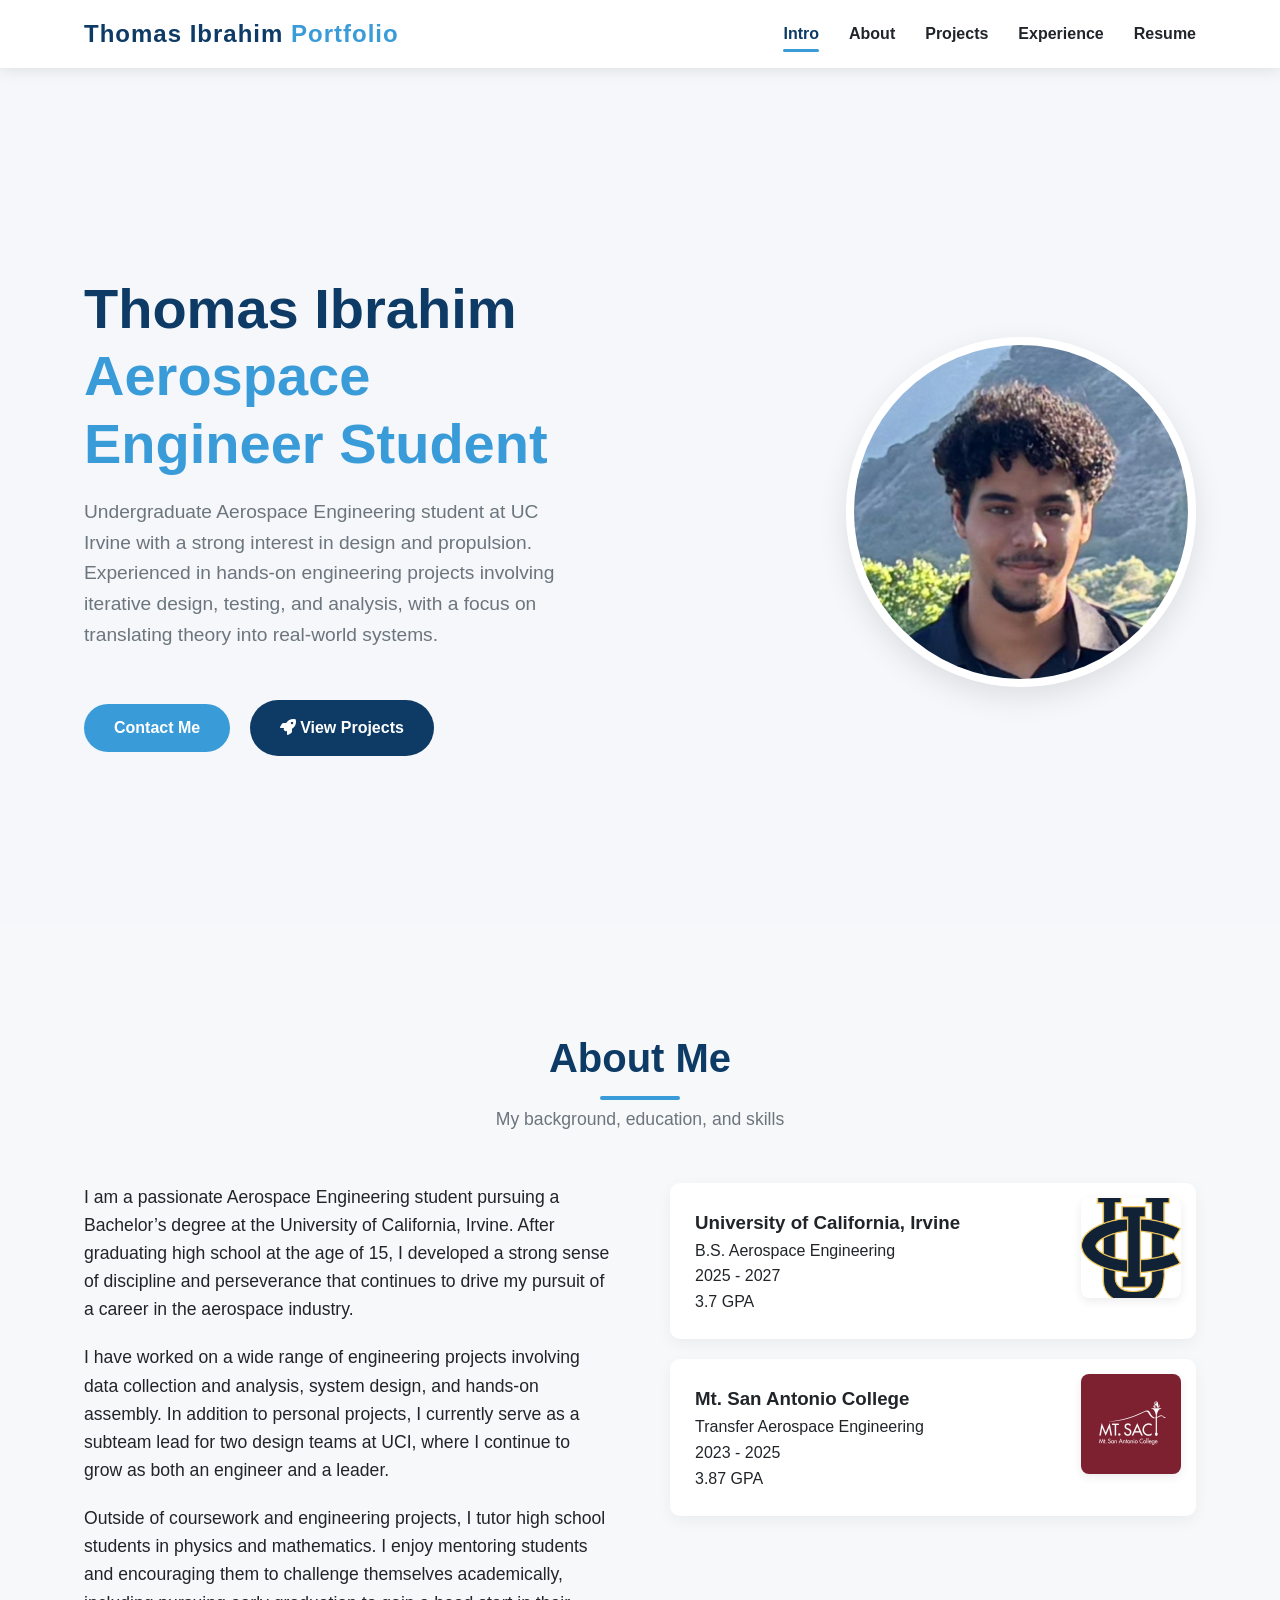
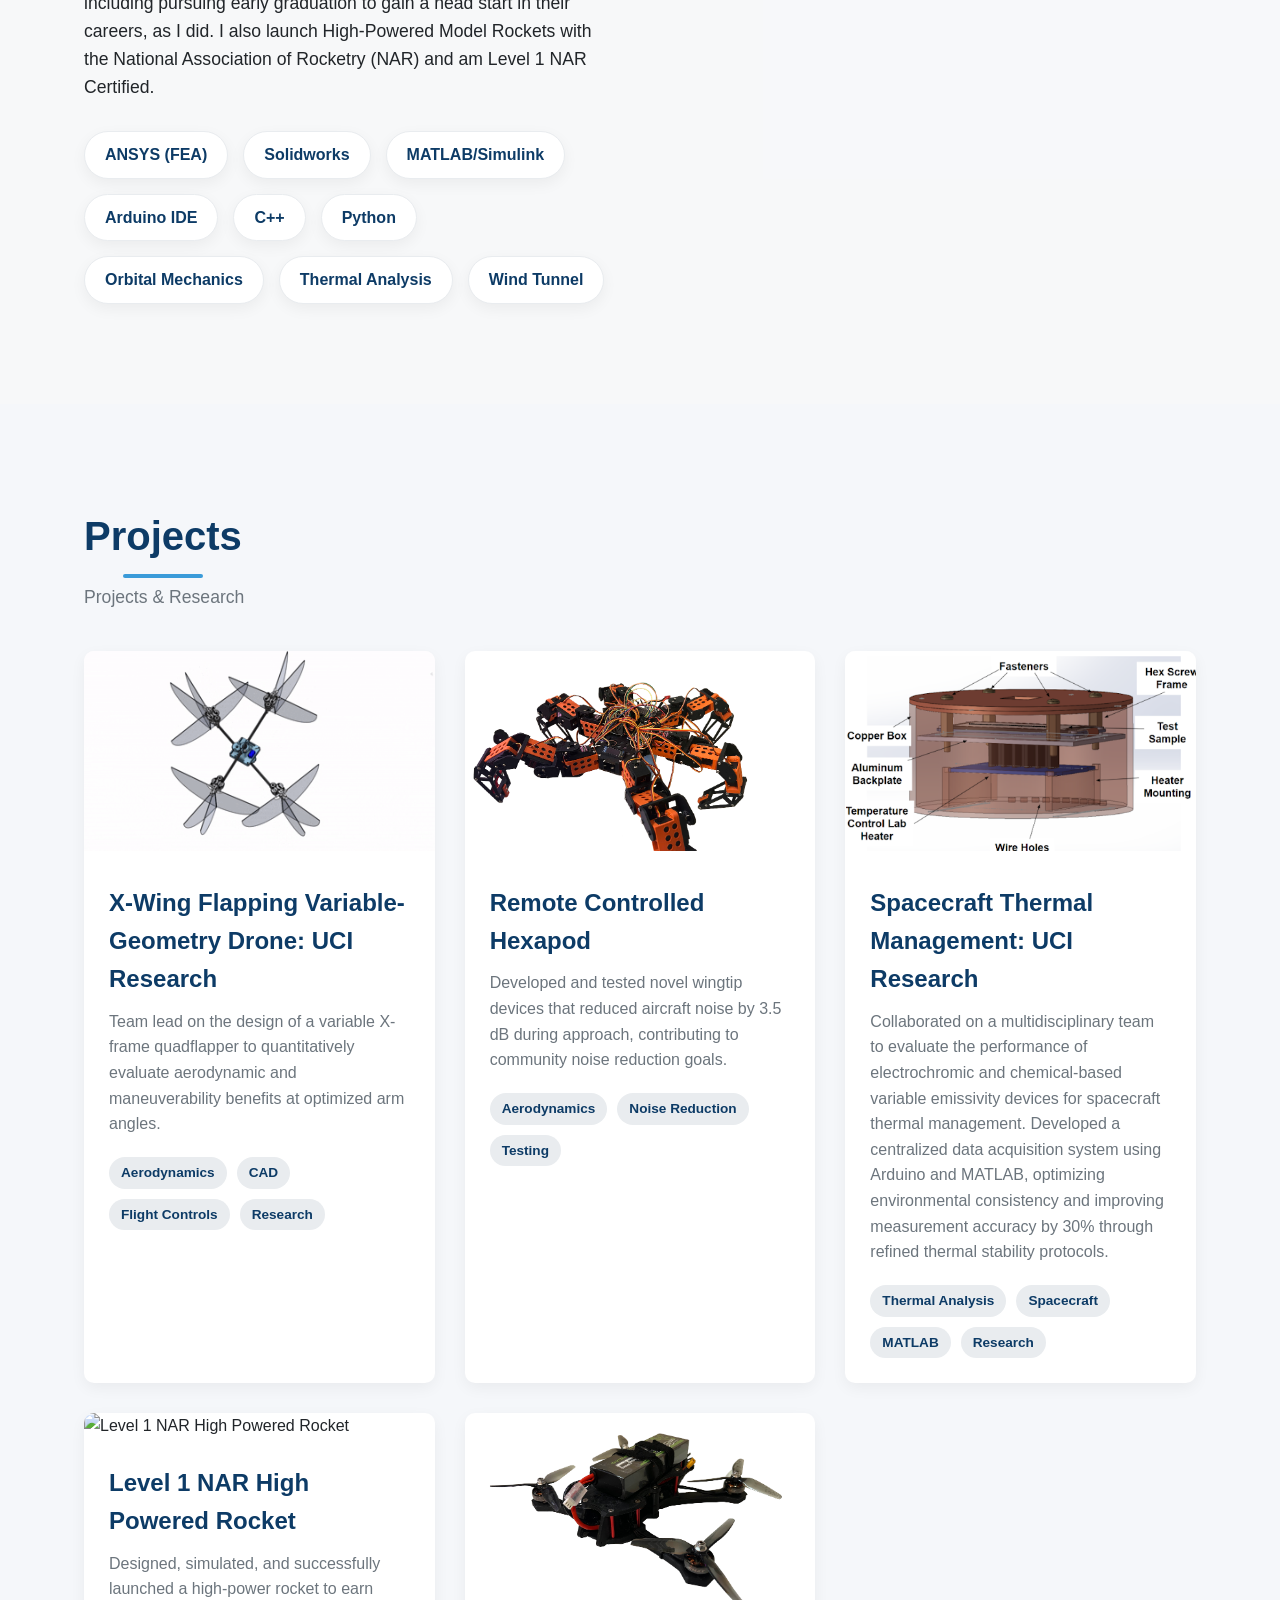
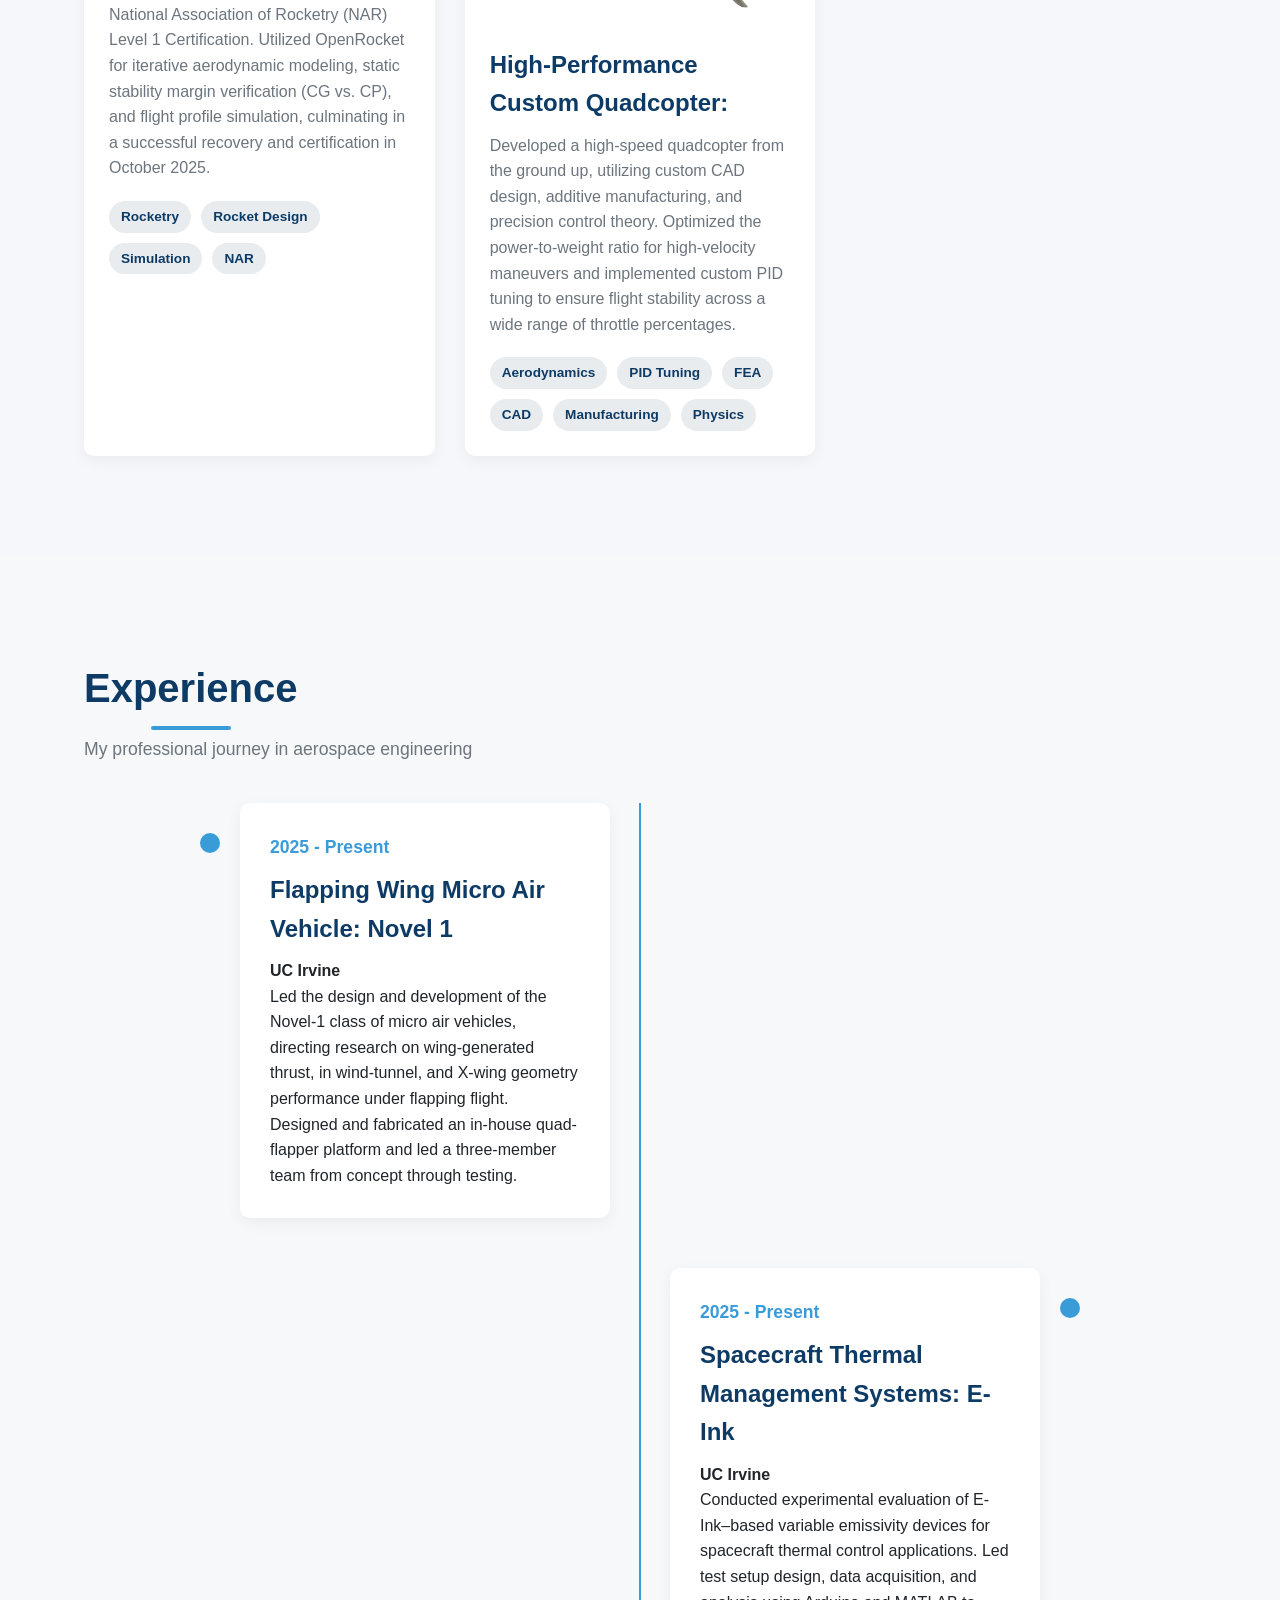
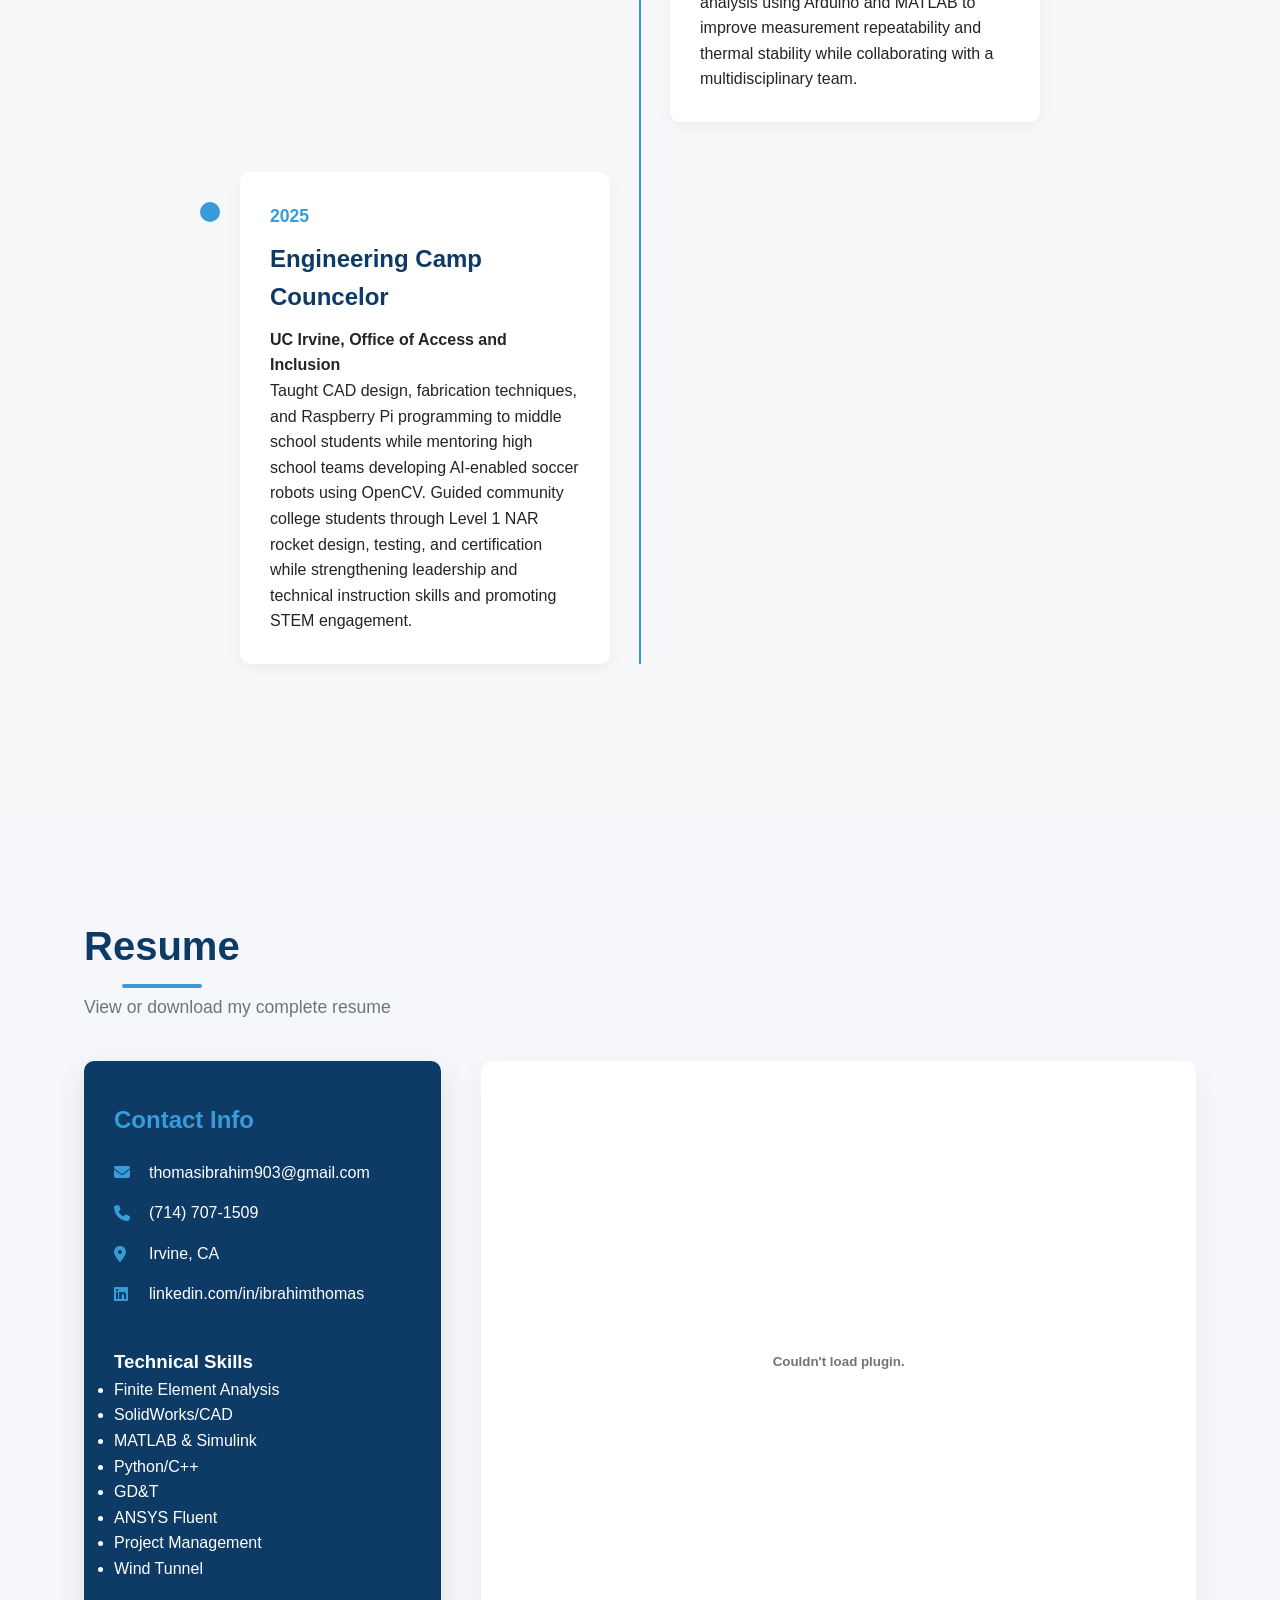
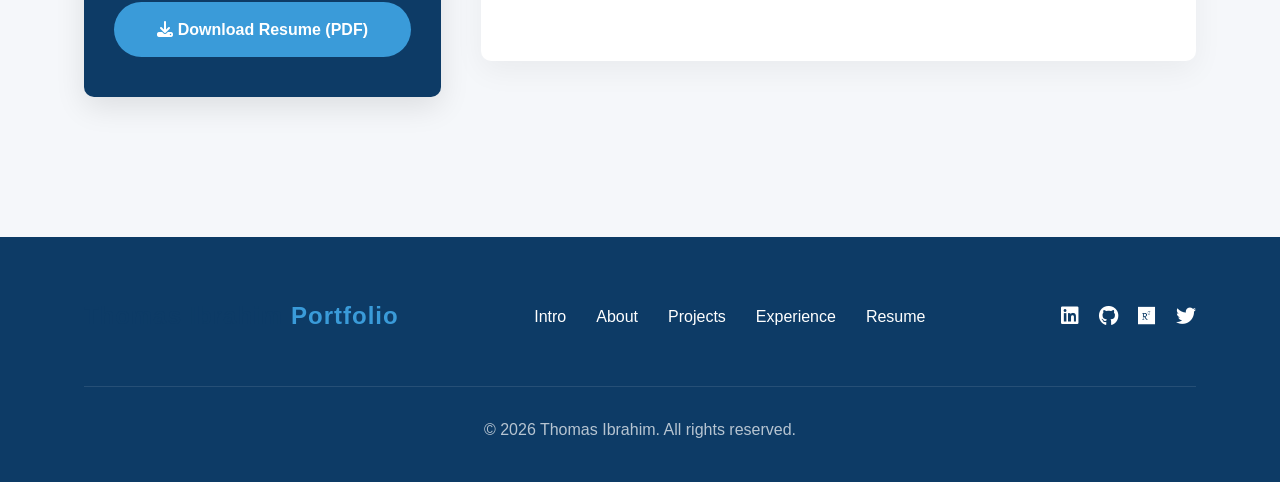
==== index.html @ 7e943d43 "Update portfolio projects and descriptions" ====
<!DOCTYPE html>
<html lang="en">
<head>
    <meta charset="UTF-8">
    <meta name="viewport" content="width=device-width, initial-scale=1.0">
    <title>Portfolio | Thomas Ibrahim</title>
    <link rel="stylesheet" href="https://cdnjs.cloudflare.com/ajax/libs/font-awesome/6.4.0/css/all.min.css">
    <style>
        * {
            margin: 0;
            padding: 0;
            box-sizing: border-box;
            font-family: 'Segoe UI', Tahoma, Geneva, Verdana, sans-serif;
        }

        :root {
            --primary: #0d3b66;
            --secondary: #1d6fa5;
            --accent: #3a9bd9;
            --light: #f8f9fa;
            --dark: #212529;
            --gray: #6c757d;
            --light-gray: #e9ecef;
            --transition: all 0.3s ease;
        }

        html {
            scroll-behavior: smooth;
        }

        body {
            background-color: #f5f7fa;
            color: var(--dark);
            line-height: 1.6;
            overflow-x: hidden;
        }

        .container {
            width: 90%;
            max-width: 1200px;
            margin: 0 auto;
            padding: 0 20px;
        }

        /* Header & Navigation */
        header {
            background-color: white;
            box-shadow: 0 2px 15px rgba(0, 0, 0, 0.1);
            position: fixed;
            width: 100%;
            top: 0;
            z-index: 1000;
            padding: 15px 0;
            transition: var(--transition);
        }

        header.scrolled {
            padding: 10px 0;
            box-shadow: 0 5px 20px rgba(0, 0, 0, 0.1);
        }

        .header-container {
            display: flex;
            justify-content: space-between;
            align-items: center;
        }

        .logo {
            display: flex;
            align-items: center;
            gap: 10px;
        }

        .logo-icon {
            color: var(--primary);
            font-size: 24px;
        }

        .logo-text {
            font-size: 24px;
            font-weight: 700;
            color: var(--primary);
            letter-spacing: 1px;
        }

        .logo-text span {
            color: var(--accent);
        }

        /* Desktop Navigation */
        .desktop-nav ul {
            display: flex;
            list-style: none;
            gap: 30px;
        }

        .desktop-nav a {
            text-decoration: none;
            color: var(--dark);
            font-weight: 600;
            font-size: 16px;
            transition: var(--transition);
            padding: 5px 0;
            position: relative;
        }

        .desktop-nav a:hover {
            color: var(--accent);
        }

        .desktop-nav a.active {
            color: var(--primary);
        }

        .desktop-nav a.active:after {
            content: '';
            position: absolute;
            bottom: -5px;
            left: 0;
            width: 100%;
            height: 3px;
            background-color: var(--accent);
            border-radius: 3px;
        }

        /* Mobile Menu Button - Hidden on Desktop */
        .mobile-menu-btn {
            display: none;
            background: none;
            border: none;
            font-size: 24px;
            color: var(--primary);
            cursor: pointer;
            z-index: 1002;
        }

        /* Main Content - All sections on one page */
        main {
            margin-top: 80px;
        }

        /* Sections */
        .section {
            padding: 100px 0;
            min-height: auto;
        }

        .section:nth-child(even) {
            background-color: rgba(248, 249, 250, 0.7);
        }

        /* Intro Section */
        #intro {
            display: flex;
            align-items: center;
            min-height: calc(100vh - 80px);
            padding: 40px 0;
        }

        .intro-content {
            display: grid;
            grid-template-columns: 1fr 1fr;
            gap: 60px;
            align-items: center;
        }

        .intro-text h1 {
            font-size: 3.5rem;
            color: var(--primary);
            margin-bottom: 20px;
            line-height: 1.2;
            opacity: 0;
            transform: translateY(30px);
            animation: fadeInUp 0.8s ease forwards;
        }

        .intro-text h1 span {
            color: var(--accent);
        }

        .intro-text p {
            font-size: 1.2rem;
            color: var(--gray);
            margin-bottom: 30px;
            max-width: 500px;
            opacity: 0;
            transform: translateY(30px);
            animation: fadeInUp 0.8s ease 0.2s forwards;
        }

        .intro-photo {
            text-align: right;
        }

        .profile-photo {
            width: 350px;
            height: 350px;
            border-radius: 50%;
            object-fit: cover;
            border: 8px solid white;
            box-shadow: 0 10px 30px rgba(0, 0, 0, 0.1);
            transition: var(--transition);
            opacity: 0;
            transform: translateY(30px);
            animation: fadeInUp 0.8s ease 0.4s forwards;
        }

        .profile-photo:hover {
            transform: scale(1.03);
            box-shadow: 0 15px 40px rgba(0, 0, 0, 0.15);
        }

        .intro-buttons {
            opacity: 0;
            transform: translateY(30px);
            animation: fadeInUp 0.8s ease 0.6s forwards;
        }

        /* About Section */
        #about .section-title {
            text-align: center;
            margin-bottom: 50px;
        }

        .section-title h2 {
            font-size: 2.5rem;
            color: var(--primary);
            margin-bottom: 15px;
            position: relative;
            display: inline-block;
        }

        .section-title h2:after {
            content: '';
            position: absolute;
            bottom: -10px;
            left: 50%;
            transform: translateX(-50%);
            width: 80px;
            height: 4px;
            background-color: var(--accent);
            border-radius: 2px;
        }

        .section-title p {
            color: var(--gray);
            font-size: 1.1rem;
        }

        .about-content {
            display: grid;
            grid-template-columns: 1fr 1fr;
            gap: 60px;
            align-items: start;
        }

        .about-text p {
            margin-bottom: 20px;
            font-size: 1.1rem;
            color: var(--dark);
        }

        .skills-list {
            display: flex;
            flex-wrap: wrap;
            gap: 15px;
            margin-top: 30px;
        }

        .skill-tag {
            background-color: white;
            padding: 10px 20px;
            border-radius: 50px;
            font-weight: 600;
            color: var(--primary);
            box-shadow: 0 5px 15px rgba(0, 0, 0, 0.05);
            transition: var(--transition);
            border: 1px solid var(--light-gray);
        }

        .skill-tag:hover {
            transform: translateY(-5px);
            box-shadow: 0 10px 20px rgba(0, 0, 0, 0.1);
            background-color: var(--primary);
            color: white;
        }

        .education-item {
             position: relative; /* This allows the logo to be positioned absolutely */
    padding-top: 70px; /* Add space at top for the logo */
            background-color: white;
            padding: 25px;
            border-radius: 10px;
            margin-bottom: 20px;
            box-shadow: 0 5px 15px rgba(0, 0, 0, 0.05);
            transition: var(--transition);
        }
        .education-logo {
    position: absolute;
    top: 15px;
    right: 15px;
    width: 100px;
    height: 100px;
    display: flex;
    align-items: center;
    justify-content: center;
    background-color: white;
    border-radius: 8px;
    box-shadow: 0 3px 10px rgba(0, 0, 0, 0.08);
    overflow: hidden;
    transition: var(--transition);
}

.education-logo:hover {
    transform: scale(1.1);
    box-shadow: 0 5px 15px rgba(0, 0, 0, 0.1);
}

.education-logo img {
    width: 100%;
    height: 100%;
    object-fit: cover;
    filter: grayscale(30%);
    transition: var(--transition);
}


.education-logo:hover img {
    filter: grayscale(0%);
}
        .education-item:hover {
            transform: translateY(-5px);
            box-shadow: 0 10px 25px rgba(0, 0, 0, 0.1);
        }

        /* Projects Section */
        .projects-grid {
            display: grid;
            grid-template-columns: repeat(auto-fill, minmax(350px, 1fr));
            gap: 30px;
            margin-top: 40px;
        }

        .project-card {
            background-color: white;
            border-radius: 10px;
            overflow: hidden;
            box-shadow: 0 5px 15px rgba(0, 0, 0, 0.05);
            transition: var(--transition);
            cursor: pointer;
        }

        .project-card:hover {
            transform: translateY(-10px);
            box-shadow: 0 15px 30px rgba(0, 0, 0, 0.1);
        }

        .project-img {
            width: 100%;
            height: 200px;
            object-fit: cover; /*project preview image */
        }

        .project-info {
            padding: 25px;
        }

        .project-info h3 {
            color: var(--primary);
            margin-bottom: 10px;
            font-size: 1.5rem;
        }

        .project-info p {
            color: var(--gray);
            margin-bottom: 20px;
        }

        .project-tags {
            display: flex;
            flex-wrap: wrap;
            gap: 10px;
        }

        .project-tag {
            background-color: var(--light-gray);
            color: var(--primary);
            padding: 5px 12px;
            border-radius: 50px;
            font-size: 0.85rem;
            font-weight: 600;
        }

        /* Project Modal */
        .project-modal {
            display: none;
            position: fixed;
            top: 0;
            left: 0;
            width: 100%;
            height: 100%;
            background-color: rgba(0, 0, 0, 0.8);
            z-index: 2000;
            justify-content: center;
            align-items: center;
            padding: 20px;
            opacity: 0;
            transition: opacity 0.3s ease;
        }

        .project-modal.active {
            display: flex;
            opacity: 1;
        }

        .modal-content {
            background-color: white;
            border-radius: 10px;
            max-width: 900px;
            width: 100%;
            max-height: 90vh;
            overflow-y: auto;
            position: relative;
            animation: modalFadeIn 0.4s ease;
        }

        @keyframes modalFadeIn {
            from { opacity: 0; transform: translateY(-30px); }
            to { opacity: 1; transform: translateY(0); }
        }

        @keyframes fadeInUp {
            to {
                opacity: 1;
                transform: translateY(0);
            }
        }

        .modal-close {
            position: absolute;
            top: 20px;
            right: 20px;
            background-color: var(--primary);
            color: white;
            border: none;
            width: 40px;
            height: 40px;
            border-radius: 50%;
            font-size: 20px;
            cursor: pointer;
            z-index: 10;
            display: flex;
            justify-content: center;
            align-items: center;
            transition: var(--transition);
        }

        .modal-close:hover {
            background-color: var(--accent);
            transform: rotate(90deg);
        }

        .modal-img {
            width: 100%;
            height: 400px;
            object-fit: contain; /*The big one when u click on it */
        }

        .modal-body {
            padding: 40px;
        }

        .modal-body h2 {
            color: var(--primary);
            margin-bottom: 20px;
            font-size: 2.2rem;
        }

        .modal-body p {
            margin-bottom: 25px;
            font-size: 1.1rem;
        }

        .modal-gallery {
            display: grid;
            grid-template-columns: repeat(auto-fill, minmax(200px, 1fr));
            gap: 15px;
            margin-top: 30px;
        }

        .modal-gallery img {
            width: 100%;
            height: 150px;
            object-fit: cover; /*Image in gallery */
            border-radius: 5px;
            cursor: pointer;
            transition: var(--transition);
        }

        .modal-gallery img:hover {
            transform: scale(1.05);
        }

        /* Experience Section */
        .timeline {
            position: relative;
            max-width: 800px;
            margin: 40px auto 0;
        }

        .timeline:before {
            content: '';
            position: absolute;
            left: 50%;
            transform: translateX(-50%);
            width: 2px;
            height: 100%;
            background-color: var(--accent);
        }

        .timeline-item {
            display: flex;
            margin-bottom: 50px;
            position: relative;
        }

        .timeline-item:nth-child(odd) {
            justify-content: flex-end;
            padding-right: calc(50% + 30px);
        }

        .timeline-item:nth-child(even) {
            justify-content: flex-start;
            padding-left: calc(50% + 30px);
        }

        .timeline-content {
            background-color: white;
            padding: 30px;
            border-radius: 10px;
            box-shadow: 0 5px 15px rgba(0, 0, 0, 0.05);
            width: 100%;
            position: relative;
            transition: var(--transition);
        }

        .timeline-content:hover {
            transform: translateY(-5px);
            box-shadow: 0 10px 25px rgba(0, 0, 0, 0.1);
        }

        .timeline-content:before {
            content: '';
            position: absolute;
            width: 20px;
            height: 20px;
            background-color: var(--accent);
            border-radius: 50%;
            top: 30px;
        }

        .timeline-item:nth-child(odd) .timeline-content:before {
            left: -40px;
        }

        .timeline-item:nth-child(even) .timeline-content:before {
            right: -40px;
        }

        .timeline-date {
            color: var(--accent);
            font-weight: 700;
            margin-bottom: 10px;
            font-size: 1.1rem;
        }

        .timeline-content h3 {
            color: var(--primary);
            margin-bottom: 10px;
            font-size: 1.5rem;
        }

        /* Resume Section */
        .resume-container {
            display: grid;
            grid-template-columns: 1fr 2fr;
            gap: 40px;
            margin-top: 40px;
        }

        .resume-sidebar {
            background-color: var(--primary);
            color: white;
            padding: 40px 30px;
            border-radius: 10px;
            box-shadow: 0 10px 30px rgba(0, 0, 0, 0.1);
        }

        .resume-main {
            background-color: white;
            padding: 40px;
            border-radius: 10px;
            box-shadow: 0 10px 30px rgba(0, 0, 0, 0.05);
        }

        .contact-info {
            margin-bottom: 40px;
        }

        .contact-info h3 {
            margin-bottom: 20px;
            font-size: 1.5rem;
            color: var(--accent);
        }

        .contact-item {
            display: flex;
            align-items: center;
            margin-bottom: 15px;
            gap: 15px;
        }

        .contact-item i {
            color: var(--accent);
            width: 20px;
        }

        .download-btn {
            display: inline-block;
            background-color: var(--accent);
            color: white;
            padding: 15px 30px;
            border-radius: 50px;
            text-decoration: none;
            font-weight: 700;
            text-align: center;
            transition: var(--transition);
            border: none;
            cursor: pointer;
            font-size: 16px;
            margin-top: 20px;
        }

        .download-btn:hover {
            background-color: #2a8bc9;
            transform: translateY(-3px);
            box-shadow: 0 10px 20px rgba(0, 0, 0, 0.1);
        }

        .resume-section {
            margin-bottom: 40px;
        }

        .resume-section h3 {
            color: var(--primary);
            margin-bottom: 20px;
            padding-bottom: 10px;
            border-bottom: 2px solid var(--light-gray);
            font-size: 1.6rem;
        }

        /* Footer */
        footer {
            background-color: var(--primary);
            color: white;
            padding: 60px 0 40px;
            margin-top: 40px;
        }

        .footer-content {
            display: flex;
            justify-content: space-between;
            align-items: center;
            flex-wrap: wrap;
            gap: 30px;
        }

        .footer-links {
            display: flex;
            gap: 30px;
        }

        .footer-links a {
            color: white;
            text-decoration: none;
            transition: var(--transition);
        }

        .footer-links a:hover {
            color: var(--accent);
        }

        .social-icons {
            display: flex;
            gap: 20px;
        }

        .social-icons a {
            color: white;
            font-size: 20px;
            transition: var(--transition);
        }

        .social-icons a:hover {
            color: var(--accent);
            transform: translateY(-5px);
        }

        .copyright {
            text-align: center;
            margin-top: 50px;
            padding-top: 30px;
            border-top: 1px solid rgba(255, 255, 255, 0.1);
            width: 100%;
            color: rgba(255, 255, 255, 0.7);
        }

        /* Back to top button */
        .back-to-top {
            position: fixed;
            bottom: 30px;
            right: 30px;
            width: 50px;
            height: 50px;
            background-color: var(--accent);
            color: white;
            border-radius: 50%;
            display: flex;
            align-items: center;
            justify-content: center;
            font-size: 20px;
            text-decoration: none;
            box-shadow: 0 5px 15px rgba(0, 0, 0, 0.2);
            transition: var(--transition);
            opacity: 0;
            visibility: hidden;
            z-index: 999;
        }

        .back-to-top.visible {
            opacity: 1;
            visibility: visible;
        }

        .back-to-top:hover {
            background-color: var(--primary);
            transform: translateY(-5px);
        }

        /* Responsive Styles */
        @media (max-width: 992px) {
            .intro-content, .about-content {
                grid-template-columns: 1fr;
                gap: 40px;
            }

            .intro-photo {
                text-align: center;
            }

            .profile-photo {
                width: 300px;
                height: 300px;
            }

            .resume-container {
                grid-template-columns: 1fr;
            }
        }

        @media (max-width: 768px) {
            /* Hide desktop nav on mobile */
            .desktop-nav {
                display: none;
            }
            
            /* Show mobile menu button on mobile */
            .mobile-menu-btn {
                display: block;
            }
            
            /* Mobile menu styles */
            .mobile-menu {
                display: none;
                position: fixed;
                top: 0;
                right: 0;
                width: 280px;
                height: 100vh;
                background-color: white;
                box-shadow: -5px 0 15px rgba(0, 0, 0, 0.1);
                padding: 80px 30px 30px;
                flex-direction: column;
                gap: 20px;
                z-index: 1001;
                overflow-y: auto;
                transform: translateX(100%);
                transition: transform 0.3s ease;
            }
            
            .mobile-menu.active {
                display: flex;
                transform: translateX(0);
            }
            
            .mobile-menu a {
                text-decoration: none;
                color: var(--dark);
                font-weight: 600;
                font-size: 18px;
                padding: 12px 0;
                border-bottom: 1px solid var(--light-gray);
                transition: var(--transition);
            }
            
            .mobile-menu a:hover {
                color: var(--accent);
                padding-left: 10px;
            }
            
            .mobile-menu a.active {
                color: var(--primary);
                border-left: 3px solid var(--accent);
                padding-left: 10px;
            }
            
            .mobile-menu-overlay {
                display: none;
                position: fixed;
                top: 0;
                left: 0;
                width: 100%;
                height: 100%;
                background-color: rgba(0, 0, 0, 0.5);
                z-index: 1000;
            }
            
            .mobile-menu-overlay.active {
                display: block;
            }

            .timeline:before {
                left: 30px;
            }

            .timeline-item:nth-child(odd),
            .timeline-item:nth-child(even) {
                justify-content: flex-start;
                padding-left: 60px;
                padding-right: 0;
            }

            .timeline-item:nth-child(odd) .timeline-content:before,
            .timeline-item:nth-child(even) .timeline-content:before {
                left: -40px;
            }

            .intro-text h1 {
                font-size: 2.5rem;
            }

            .modal-body {
                padding: 20px;
            }

            .modal-img {
                height: 250px;
            }

            .section {
                padding: 80px 0;
            }
        }

        @media (max-width: 576px) {
            .projects-grid {
                grid-template-columns: 1fr;
            }

            .footer-content {
                flex-direction: column;
                text-align: center;
            }

            .footer-links {
                flex-direction: column;
                gap: 15px;
            }

            .intro-text h1 {
                font-size: 2.2rem;
            }

            .section-title h2 {
                font-size: 2rem;
            }
        }
    </style>
</head>
<body>
    <!-- Header -->
<header id="header">
    <div class="container header-container">
        <div class="logo">
            <div class="logo-text">Thomas Ibrahim <span>Portfolio</span></div>
        </div>
        
        <!-- Desktop Navigation - Middle -->
        <nav class="desktop-nav">
            <ul>
                <li><a href="#intro" class="nav-link active">Intro</a></li>
                <li><a href="#about" class="nav-link">About</a></li>
                <li><a href="#projects" class="nav-link">Projects</a></li>
                <li><a href="#experience" class="nav-link">Experience</a></li>
                <li><a href="#resume" class="nav-link">Resume</a></li>
            </ul>
        </nav>
        
        <!-- Mobile Menu Button - Top Right (Only shows on mobile) -->
        <button class="mobile-menu-btn" id="mobileMenuBtn">
            <i class="fas fa-bars"></i>
        </button>
    </div>
</header>
    
    <!-- Mobile Menu Overlay -->
    <div class="mobile-menu-overlay" id="mobileMenuOverlay"></div>
    
    <!-- Mobile Menu -->
    <div class="mobile-menu" id="mobileMenu">
        <a href="#intro" class="nav-link active">Intro</a>
        <a href="#about" class="nav-link">About</a>
        <a href="#projects" class="nav-link">Projects</a>
        <a href="#experience" class="nav-link">Experience</a>
        <a href="#resume" class="nav-link">Resume</a>
    </div>

    <!-- Main Content - All on one page -->
    <main>
        <!-- Intro Section -->
        <section id="intro" class="section">
            <div class="container">
                <div class="intro-content">
                    <div class="intro-text">
                        <h1>Thomas Ibrahim<br><span>Aerospace Engineer Student</span></h1>
                        <p>Undergraduate Aerospace Engineering student at UC Irvine with a strong interest in design and propulsion. Experienced in hands-on engineering projects involving iterative design, testing, and analysis, with a focus on translating theory into real-world systems. </p>
                        <div class="intro-buttons">
                            <button class="download-btn" id="contactBtn">Contact Me</button>
                            <a href="#projects" class="download-btn" style="background-color: var(--primary); margin-left: 15px;">
                                <i class="fas fa-rocket"></i> View Projects
                            </a>
                        </div>
                    </div>
                    <div class="intro-photo">
                        <img src="profile.jpg" alt="John Carter - Aerospace Engineer" class="profile-photo">
                    </div>
                </div>
            </div>
        </section>

        <!-- About Section -->
        <section id="about" class="section">
            <div class="container">
                <div class="section-title">
                    <h2>About Me</h2>
                    <p>My background, education, and skills</p>
                </div>
                
                <div class="about-content">
                    <div class="about-text">
                        <p>
I am a passionate Aerospace Engineering student pursuing a Bachelor’s degree at the University of California, Irvine. After graduating high school at the age of 15, I developed a strong sense of discipline and perseverance that continues to drive my pursuit of a career in the aerospace industry.
</p>

<p>
I have worked on a wide range of engineering projects involving data collection and analysis, system design, and hands-on assembly. In addition to personal projects, I currently serve as a subteam lead for two design teams at UCI, where I continue to grow as both an engineer and a leader.
</p>

<p>
Outside of coursework and engineering projects, I tutor high school students in physics and mathematics. I enjoy mentoring students and encouraging them to challenge themselves academically, including pursuing early graduation to gain a head start in their careers, as I did. I also launch High-Powered Model Rockets with the National Association of Rocketry (NAR) and am Level 1 NAR Certified.
</p>

                        
                        <div class="skills-list">
                            <div class="skill-tag">ANSYS (FEA)</div>
                            <div class="skill-tag">Solidworks</div>
                            <div class="skill-tag">MATLAB/Simulink</div>
                            <div class="skill-tag">Arduino IDE</div>
                            <div class="skill-tag">C++</div>
                            <div class="skill-tag">Python</div>
                            <div class="skill-tag">Orbital Mechanics</div>
                            <div class="skill-tag">Thermal Analysis</div>
                            <div class="skill-tag">Wind Tunnel</div>
                        </div>
                    </div>
                    
                    <div class="education">
                        <div class="education-item">
                             <div class="education-logo">
                        <img src="UCIimg.png" alt="Stanford University Logo">
                    </div>
                            <h3>University of California, Irvine</h3>
                            <p class="education-degree">B.S. Aerospace Engineering</p>
                            <p class="education-years">2025 - 2027</p>
                            <p>3.7 GPA</p>
                        </div>
                        
                        <div class="education-item">
                            <div class="education-logo">
                        <img src="mtsacimg.png" alt="Stanford University Logo">
                    </div>
                            <h3>Mt. San Antonio College</h3>
                            <p class="education-degree">Transfer Aerospace Engineering</p>
                            <p class="education-years">2023 - 2025</p>
                            <p>3.87 GPA</p>
                        </div>
                    </div>
                </div>
            </div>
        </section>

        <!-- Projects Section -->
        <section id="projects" class="section">
            <div class="container">
                <div class="section-title">
                    <h2>Projects</h2>
                    <p>Projects & Research</p>
                </div>
                
                <div class="projects-grid" id="projectsGrid">
                    <!-- Projects will be loaded dynamically via JavaScript -->
                </div>
            </div>
        </section>

        <!-- Experience Section -->
        <section id="experience" class="section">
            <div class="container">
                <div class="section-title">
                    <h2>Experience</h2>
                    <p>My professional journey in aerospace engineering</p>
                </div>
                
                <div class="timeline">
                    <div class="timeline-item">
                        <div class="timeline-content">
                            <div class="timeline-date">2025 - Present</div>
                            <h3>Flapping Wing Micro Air Vehicle: Novel 1</h3>
                            <h4>UC Irvine</h4>
                            <p>Led the design and development of the Novel-1 class of micro air vehicles, directing research on wing-generated thrust, in wind-tunnel, and X-wing geometry performance under flapping flight. Designed and fabricated an in-house quad-flapper platform and led a three-member team from concept through testing.</p>
                        </div>
                    </div>
                    
                    <div class="timeline-item">
                        <div class="timeline-content">
                            <div class="timeline-date">2025 - Present</div>
                            <h3>Spacecraft Thermal Management Systems: E-Ink</h3>
                            <h4>UC Irvine</h4>
                            <p>Conducted experimental evaluation of E-Ink–based variable emissivity devices for spacecraft thermal control applications. Led test setup design, data acquisition, and analysis using Arduino and MATLAB to improve measurement repeatability and thermal stability while collaborating with a multidisciplinary team.</p>
                        </div>
                    </div>
                    
                    <div class="timeline-item">
                        <div class="timeline-content">
                            <div class="timeline-date">2025</div>
                            <h3>Engineering Camp Councelor</h3>
                            <h4>UC Irvine, Office of Access and Inclusion</h4>
                            <p>Taught CAD design, fabrication techniques, and Raspberry Pi programming to middle school students while mentoring high school teams developing AI-enabled soccer robots using OpenCV. Guided community college students through Level 1 NAR rocket design, testing, and certification while strengthening leadership and technical instruction skills and promoting STEM engagement.</p>
                        </div>
                    </div>
                </div>
            </div>
        </section>

        <!-- Resume Section -->
        <section id="resume" class="section">
            <div class="container">
                <div class="section-title">
                    <h2>Resume</h2>
                    <p>View or download my complete resume</p>
                </div>
                
                <div class="resume-container">
                    <div class="resume-sidebar">
                        <div class="contact-info">
                            <h3>Contact Info</h3>
                            <div class="contact-item">
                                <i class="fas fa-envelope"></i>
                                <span>thomasibrahim903@gmail.com</span>
                            </div>
                            <div class="contact-item">
                                <i class="fas fa-phone"></i>
                                <span>(714) 707-1509</span>
                            </div>
                            <div class="contact-item">
                                <i class="fas fa-map-marker-alt"></i>
                                <span>Irvine, CA</span>
                            </div>
                            <div class="contact-item">
                                <i class="fab fa-linkedin"></i>
                                <span>linkedin.com/in/ibrahimthomas</span>
                            </div>
                        </div>
                        
                        <div class="skills">
                            <h3>Technical Skills</h3>
                            <ul>
                                <li>Finite Element Analysis</li>
                                <li>SolidWorks/CAD</li>
                                <li>MATLAB & Simulink</li>
                                <li>Python/C++</li>
                                <li>GD&T</li>
                                <li>ANSYS Fluent</li>
                                <li>Project Management</li>
                                <li>Wind Tunnel</li>
                            </ul>
                        </div>
                        
                          <a href="ThomasIbrahimResume.pdf" class="download-btn" download style="width: 100%; text-decoration: none; display: block;">
                    <i class="fas fa-download"></i> Download Resume (PDF)
                </a>
            </div>
            
            <!-- PDF Embed -->
            <div class="resume-main" style="height: 600px;">
                <embed src="ThomasIbrahimResume.pdf" type="application/pdf" width="100%" height="100%" />
            </div>
        </div>
    </div>
</section>

        <!-- Project Modal -->
        <div class="project-modal" id="projectModal">
            <div class="modal-content">
                <button class="modal-close" id="modalClose">
                    <i class="fas fa-times"></i>
                </button>
                <img id="modalMainImg" src="" alt="Project Image" class="modal-img">
                <div class="modal-body">
                    <h2 id="modalTitle"></h2>
                    <p id="modalDescription"></p>
                    
                    <div class="modal-gallery" id="modalGallery">
                        <!-- Additional project images will be added here -->
                    </div>
                </div>
            </div>
        </div>
    </main>

    <!-- Footer -->
<footer>
    <div class="container">
        <div class="footer-content">
            <div class="logo">
                <div class="logo-text">Thomas Ibrahim <span>Portfolio</span></div>
            </div>
            
            <div class="footer-links">
                <a href="#intro">Intro</a>
                <a href="#about">About</a>
                <a href="#projects">Projects</a>
                <a href="#experience">Experience</a>
                <a href="#resume">Resume</a>
            </div>
            
            <div class="social-icons">
                <a href="#"><i class="fab fa-linkedin"></i></a>
                <a href="#"><i class="fab fa-github"></i></a>
                <a href="#"><i class="fab fa-researchgate"></i></a>
                <a href="#"><i class="fab fa-twitter"></i></a>
            </div>
        </div>
        
        <div class="copyright">
            <p>&copy; 2026 Thomas Ibrahim. All rights reserved.</p>
        </div>
    </div>
</footer>

    <!-- Back to top button -->
    <a href="#intro" class="back-to-top" id="backToTop">
        <i class="fas fa-chevron-up"></i>
    </a>

    <script>
        // Sample projects data
        const projects = [
            {
                id: 1,
                title: "X-Wing Flapping Variable-Geometry Drone: UCI Research",
                description: "Team lead on the design of a variable X-frame quadflapper to quantitatively evaluate aerodynamic and maneuverability benefits at optimized arm angles.",
                longDescription: "X-Wing subteam lead at Flapping-Wing Micro Air Vehicles UCI research design project. Designed a variable X-Wing confiugration to take advantage of optimized arm angles at different altitudes during flight. Tested and experimented with clap angles and gear ratios to produce efficient thrust. Directed team members and supervised assembly and testing of flapping sub assembly. Produced ~100 grams of thrust at 1400 POT per flapping assembly.",
                image: "xmovegif.gif",
                tags: ["Aerodynamics", "CAD", "Flight Controls", "Research"],

                gallery: [
                    "xmovegif.gif",
                    "Xiso.png",
                    "Xside.png",
                    "Subass.png",
                    "subgif.gif",
                    "flaptest.gif"
                ]
            },
            {
                id: 2,
                title: "Remote Controlled Hexapod",
                description: "Developed and tested novel wingtip devices that reduced aircraft noise by 3.5 dB during approach, contributing to community noise reduction goals.",
                longDescription: "This research project focused on developing innovative wingtip devices to reduce aircraft noise during approach and landing phases. I led a team that designed, 3D-printed, and wind-tunnel tested various configurations. Our most successful design reduced overall noise by 3.5 dB, primarily by modifying vortex shedding patterns. The research was published in the Journal of Aircraft and has informed next-generation quiet aircraft designs.",
                image: "SpidIso.png",
                tags: ["Aerodynamics", "Noise Reduction", "Testing"],
                gallery: [
                    "SpidIso.png",
                    "SpidFront.png",
                    "SpideSide (1).png",
                    "SpidClose.png"
                ]
            },
            {
                id: 3,
                title: "Spacecraft Thermal Management: UCI Research",
                description: "Collaborated on a multidisciplinary team to evaluate the performance of electrochromic and chemical-based variable emissivity devices for spacecraft thermal management. Developed a centralized data acquisition system using Arduino and MATLAB, optimizing environmental consistency and improving measurement accuracy by 30% through refined thermal stability protocols.",
                longDescription: "This research project focused on the experimental characterization of Variable Emissivity Devices (VEDs), an advanced thermal management solution designed to regulate spacecraft internal temperatures by dynamically altering surface radiation properties. Working alongside chemical engineers, I was responsible for the development of the testbed architecture and the standardization of data collection protocols. I utilized the Arduino IDE to interface with high-precision thermistors and environmental sensors, routing the raw telemetry into MATLAB for real-time processing and visualization. A significant portion of the work involved mitigating experimental noise caused by fluctuating ambient conditions; by automating the heating and cooling cycles and centralizing the sensor feedback loops, I was able to ensure a highly consistent thermal environment.This systematic approach to data acquisition eliminated manual logging errors and allowed for more precise calculation of the Stefan-Boltzmann relationship as it applied to the active VED surfaces. By implementing these digital filters and hardware-in-the-loop controls, I increased the overall testing accuracy by approximately 30% compared to previous manual iterations. This refined methodology provided the chemical engineering team with the high-fidelity data required to assess the feasibility of electrochromic displays as low-power, active thermal radiators for future small-satellite applications.",
                image: "EInkCAD.png",
                tags: ["Thermal Analysis", "Spacecraft", "MATLAB", "Research"],
                gallery: [
                    "Apparatus.png",
                    "ThermalGraph.png",
                    "Transmission.png"
                ]
            },
             {
                id: 4,
                title: "Level 1 NAR High Powered Rocket",
                description: "Designed, simulated, and successfully launched a high-power rocket to earn National Association of Rocketry (NAR) Level 1 Certification. Utilized OpenRocket for iterative aerodynamic modeling, static stability margin verification (CG vs. CP), and flight profile simulation, culminating in a successful recovery and certification in October 2025.",
                longDescription: "This project focused on the design, structural integration, and flight validation of a high-powered rocket for National Association of Rocketry (NAR) Level 1 Certification. The engineering process began with extensive simulation in OpenRocket, where I performed iterative design cycles to optimize the airframe geometry for aerodynamic stability. A primary focus of the simulation phase was the precise calculation of the Center of Gravity (CG) and Center of Pressure (CP) to maintain a static stability margin of approximately 1.5 to 2.0 calibers. By simulating various motor configurations and wind conditions, I was able to predict apogee altitudes and descent rates, ensuring the recovery system was sized appropriately for the vehicle's kinetic energy upon landing.The fabrication phase required a balance between weight and structural resilience. I utilized resin-reinforced cardboard for the airframe to increase the hoop strength and withstand the higher drag forces associated with high-impulse H and I motors. All critical structural bonds, including the motor mount and fin tabs, were secured with high-strength wood glue and reinforced fillets to manage the thrust loads during the boost phase. The project culminated in a successful flight and recovery in October 2025, where the real-world flight data closely mirrored the OpenRocket predictions, validating the accuracy of the aerodynamic models and my assembly techniques.",
                image: "rocket0.gif",
                tags: ["Rocketry", "Rocket Design", "Simulation", "NAR"],
                gallery: [
                    "rocket0.gif",
                    "rocket1.jpeg",
                    "rocket2.jpeg",
                    "rocket3.jpeg"
                ]
            },
            {
                id: 5,
                title: "High-Performance Custom Quadcopter:",
                description: "Developed a high-speed quadcopter from the ground up, utilizing custom CAD design, additive manufacturing, and precision control theory. Optimized the power-to-weight ratio for high-velocity maneuvers and implemented custom PID tuning to ensure flight stability across a wide range of throttle percentages.",
                longDescription: "This project served as a comprehensive demonstration of the full engineering lifecycle, focusing on the intersection of structural design, propulsion physics, and control theory. I initiated the process in SolidWorks, where I engineered a custom unibody airframe optimized for high-velocity flight. The design phase required a careful balance between torsional rigidity and weight reduction to ensure the frame could withstand the mechanical stresses of high-G maneuvers without succumbing to resonance. Utilizing additive manufacturing, I selected Carbon Fiber-infused Nylon for the final build, leveraging its superior strength-to-weight ratio and natural vibration-damping properties to shield the flight controller's IMU from motor-generated noise. The most critical technical challenge involved the stabilization of the high-KV propulsion system. Rather than relying on default software configurations, I performed manual PID (Proportional-Integral-Derivative) tuning to achieve a 'locked-in' flight feel. This required a deep dive into the system's feedback loop, where, by analyzing Blackbox flight logs, I identified and filtered out specific vibrational frequencies that caused D-term oscillations, allowing for higher gain settings and sharper tracking. The project culminated in a series of high-speed flight tests that validated the structural integrity of the 3D-printed components and the precision of the control algorithms, resulting in a stable, high-performance platform capable of exceeding 70 MPH with zero mid-flight oscillations.",
                image: "DroneIso.png",
                tags: ["Aerodynamics", "PID Tuning", "FEA", "CAD", "Manufacturing", "Physics"],
                gallery: [
                    "DroneFly.gif",
                    "DroneHuman (1).png",
                    "DroneIso.png",
                    "DroneFront.png",
                    "DroneSide.png",
                    "DroneTop.png"
                    
                ]
            }
            
           
        ];

        // DOM Elements
        const navLinks = document.querySelectorAll('.nav-link');
        const mobileMenuBtn = document.getElementById('mobileMenuBtn');
        const mobileMenu = document.getElementById('mobileMenu');
        const mobileMenuOverlay = document.getElementById('mobileMenuOverlay');
        const projectsGrid = document.getElementById('projectsGrid');
        const projectModal = document.getElementById('projectModal');
        const modalClose = document.getElementById('modalClose');
        const modalTitle = document.getElementById('modalTitle');
        const modalDescription = document.getElementById('modalDescription');
        const modalMainImg = document.getElementById('modalMainImg');
        const modalGallery = document.getElementById('modalGallery');
        const contactBtn = document.getElementById('contactBtn');
        const downloadResumeBtn = document.getElementById('downloadResume');
        const backToTop = document.getElementById('backToTop');
        const header = document.getElementById('header');

        // Initialize the page
        document.addEventListener('DOMContentLoaded', function() {
            // Load projects into the grid
            loadProjects();
            
            // Set up event listeners
            setupEventListeners();
            
            // Set up scroll listener for active nav links
            setupScrollSpy();
        });

        // Function to load projects into the grid
        function loadProjects() {
            projectsGrid.innerHTML = '';
            
            projects.forEach(project => {
                const projectCard = document.createElement('div');
                projectCard.className = 'project-card';
                projectCard.setAttribute('data-project-id', project.id);
                
                projectCard.innerHTML = `
                    <img src="${project.image}" alt="${project.title}" class="project-img">
                    <div class="project-info">
                        <h3>${project.title}</h3>
                        <p>${project.description}</p>
                        <div class="project-tags">
                            ${project.tags.map(tag => `<span class="project-tag">${tag}</span>`).join('')}
                        </div>
                    </div>
                `;
                
                projectsGrid.appendChild(projectCard);
            });
        }

        // Function to set up all event listeners
        function setupEventListeners() {
            // Smooth scroll for desktop navigation links
            document.querySelectorAll('.desktop-nav a').forEach(link => {
                link.addEventListener('click', function(e) {
                    e.preventDefault();
                    const targetId = this.getAttribute('href');
                    const targetSection = document.querySelector(targetId);
                    
                    if (targetSection) {
                        // Smooth scroll to section
                        window.scrollTo({
                            top: targetSection.offsetTop - 70,
                            behavior: 'smooth'
                        });
                    }
                });
            });
            
            // Mobile menu button click
            mobileMenuBtn.addEventListener('click', function() {
                mobileMenu.classList.toggle('active');
                mobileMenuOverlay.classList.toggle('active');
                document.body.style.overflow = mobileMenu.classList.contains('active') ? 'hidden' : 'auto';
            });
            
            // Mobile menu overlay click
            mobileMenuOverlay.addEventListener('click', function() {
                mobileMenu.classList.remove('active');
                mobileMenuOverlay.classList.remove('active');
                document.body.style.overflow = 'auto';
            });
            
            // Smooth scroll for mobile menu links
            document.querySelectorAll('.mobile-menu a').forEach(link => {
                link.addEventListener('click', function(e) {
                    e.preventDefault();
                    const targetId = this.getAttribute('href');
                    const targetSection = document.querySelector(targetId);
                    
                    if (targetSection) {
                        // Close mobile menu
                        mobileMenu.classList.remove('active');
                        mobileMenuOverlay.classList.remove('active');
                        document.body.style.overflow = 'auto';
                        
                        // Smooth scroll to section
                        window.scrollTo({
                            top: targetSection.offsetTop - 70,
                            behavior: 'smooth'
                        });
                    }
                });
            });
            
            // Project cards click
            document.addEventListener('click', function(e) {
                const projectCard = e.target.closest('.project-card');
                if (projectCard) {
                    const projectId = parseInt(projectCard.getAttribute('data-project-id'));
                    const project = projects.find(p => p.id === projectId);
                    if (project) {
                        openProjectModal(project);
                    }
                }
            });
            
            // Modal close button
            modalClose.addEventListener('click', function() {
                projectModal.classList.remove('active');
            });
            
            // Close modal when clicking outside
            projectModal.addEventListener('click', function(e) {
                if (e.target === projectModal) {
                    projectModal.classList.remove('active');
                }
            });
            
            // Contact button
            contactBtn.addEventListener('click', function() {
                const resumeSection = document.getElementById('resume');
                window.scrollTo({
                    top: resumeSection.offsetTop - 70,
                    behavior: 'smooth'
                });
            });
            
            // Download resume button
            downloadResumeBtn.addEventListener('click', function() {
                alert('Resume download would start now. In a real implementation, this would download a PDF file.');
            });
            
            // Back to top button
            window.addEventListener('scroll', function() {
                if (window.pageYOffset > 300) {
                    backToTop.classList.add('visible');
                    header.classList.add('scrolled');
                } else {
                    backToTop.classList.remove('visible');
                    header.classList.remove('scrolled');
                }
            });
            
            // Footer links smooth scroll
            document.querySelectorAll('.footer-links a').forEach(link => {
                link.addEventListener('click', function(e) {
                    e.preventDefault();
                    const targetId = this.getAttribute('href');
                    const targetSection = document.querySelector(targetId);
                    
                    if (targetSection) {
                        window.scrollTo({
                            top: targetSection.offsetTop - 70,
                            behavior: 'smooth'
                        });
                    }
                });
            });
        }

        // Function to set up scroll spy for active nav links
        function setupScrollSpy() {
            const sections = document.querySelectorAll('section[id]');
            
            window.addEventListener('scroll', function() {
                let current = '';
                const scrollPosition = window.pageYOffset + 100;
                
                sections.forEach(section => {
                    const sectionTop = section.offsetTop;
                    const sectionHeight = section.clientHeight;
                    
                    if (scrollPosition >= sectionTop && scrollPosition < sectionTop + sectionHeight) {
                        current = section.getAttribute('id');
                    }
                });
                
                // Update active class on desktop nav links
                document.querySelectorAll('.desktop-nav a').forEach(link => {
                    link.classList.remove('active');
                    if (link.getAttribute('href') === `#${current}`) {
                        link.classList.add('active');
                    }
                });
                
                // Update active class on mobile menu links
                document.querySelectorAll('.mobile-menu a').forEach(link => {
                    link.classList.remove('active');
                    if (link.getAttribute('href') === `#${current}`) {
                        link.classList.add('active');
                    }
                });
            });
        }

        // Function to open project modal
        function openProjectModal(project) {
            modalTitle.textContent = project.title;
            modalDescription.textContent = project.longDescription;
            modalMainImg.src = project.image;
            modalMainImg.alt = project.title;
            
            // Load gallery images
            modalGallery.innerHTML = '';
            project.gallery.forEach(imgSrc => {
                const galleryImg = document.createElement('img');
                galleryImg.src = imgSrc;
                galleryImg.alt = `${project.title} gallery image`;
                galleryImg.addEventListener('click', function() {
                    modalMainImg.src = imgSrc;
                });
                modalGallery.appendChild(galleryImg);
            });
            
            // Show modal
            projectModal.classList.add('active');
        }
    </script>
</body>
</html>
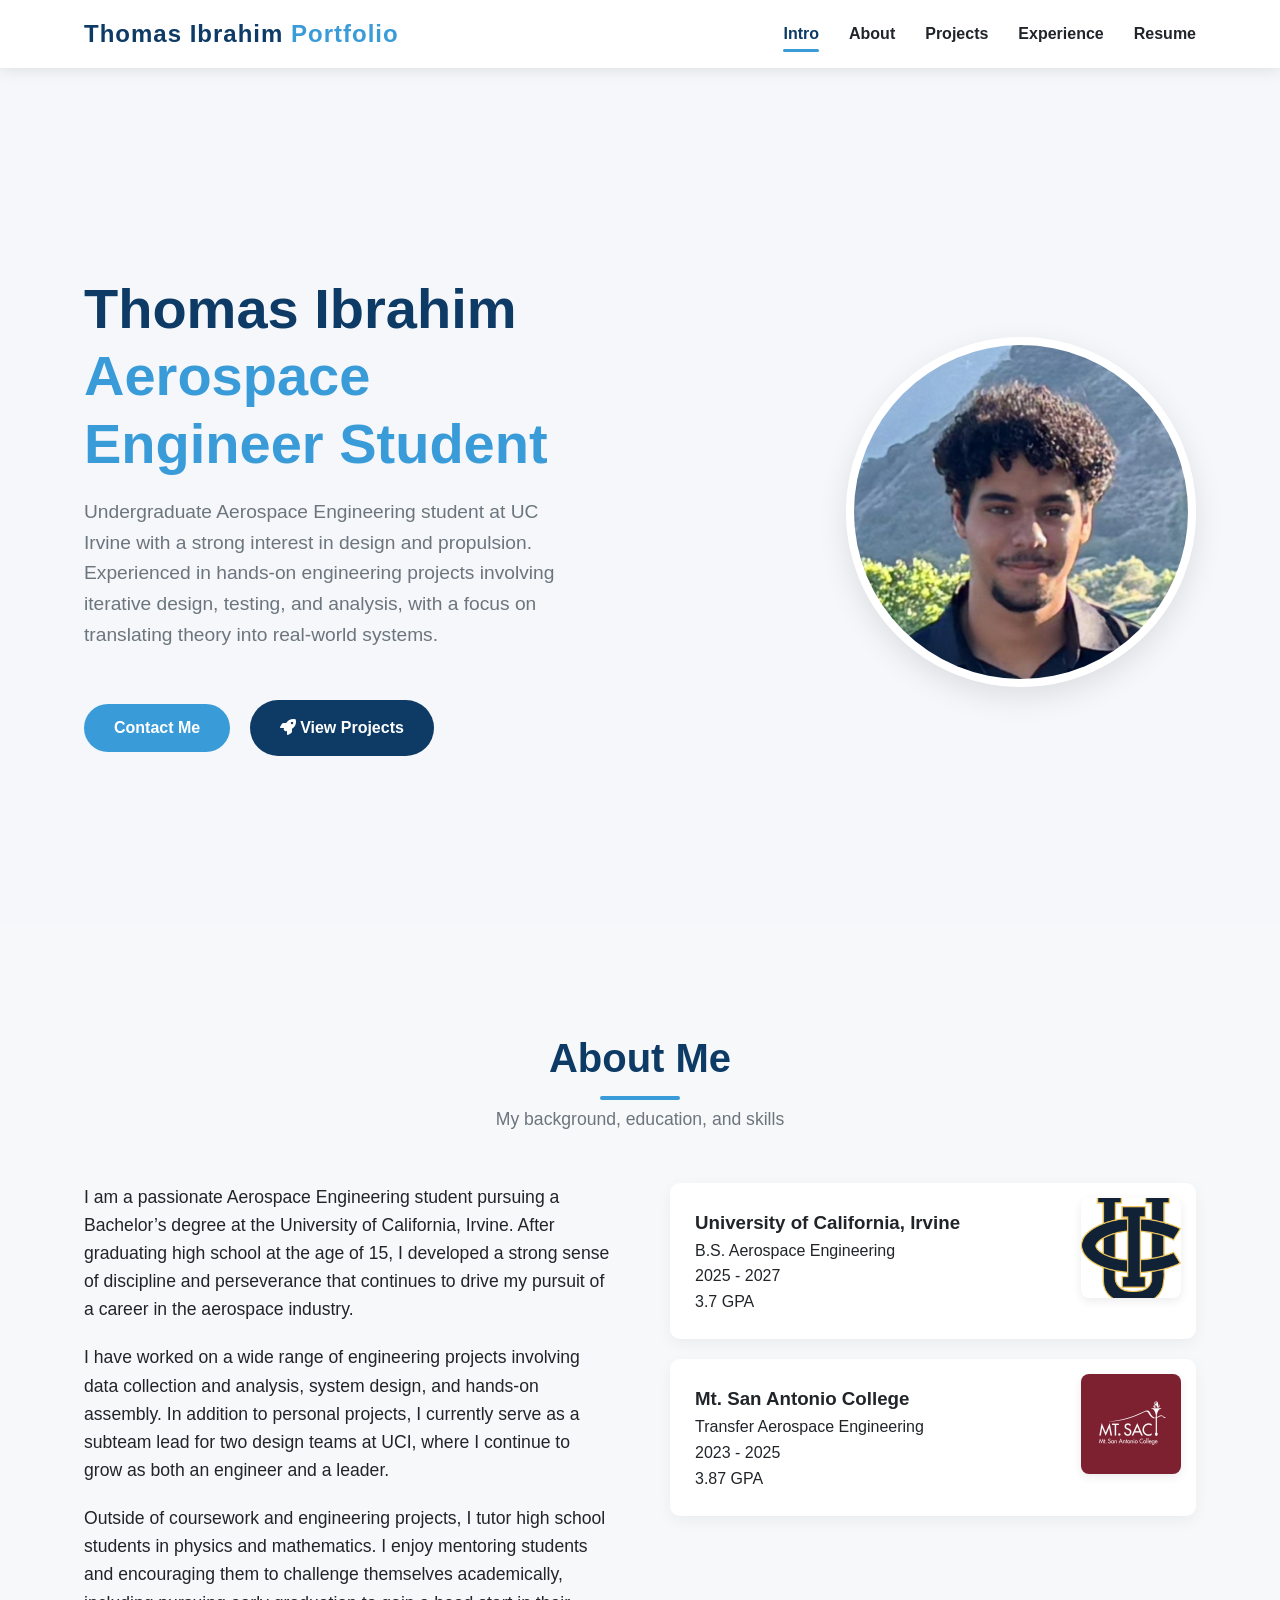
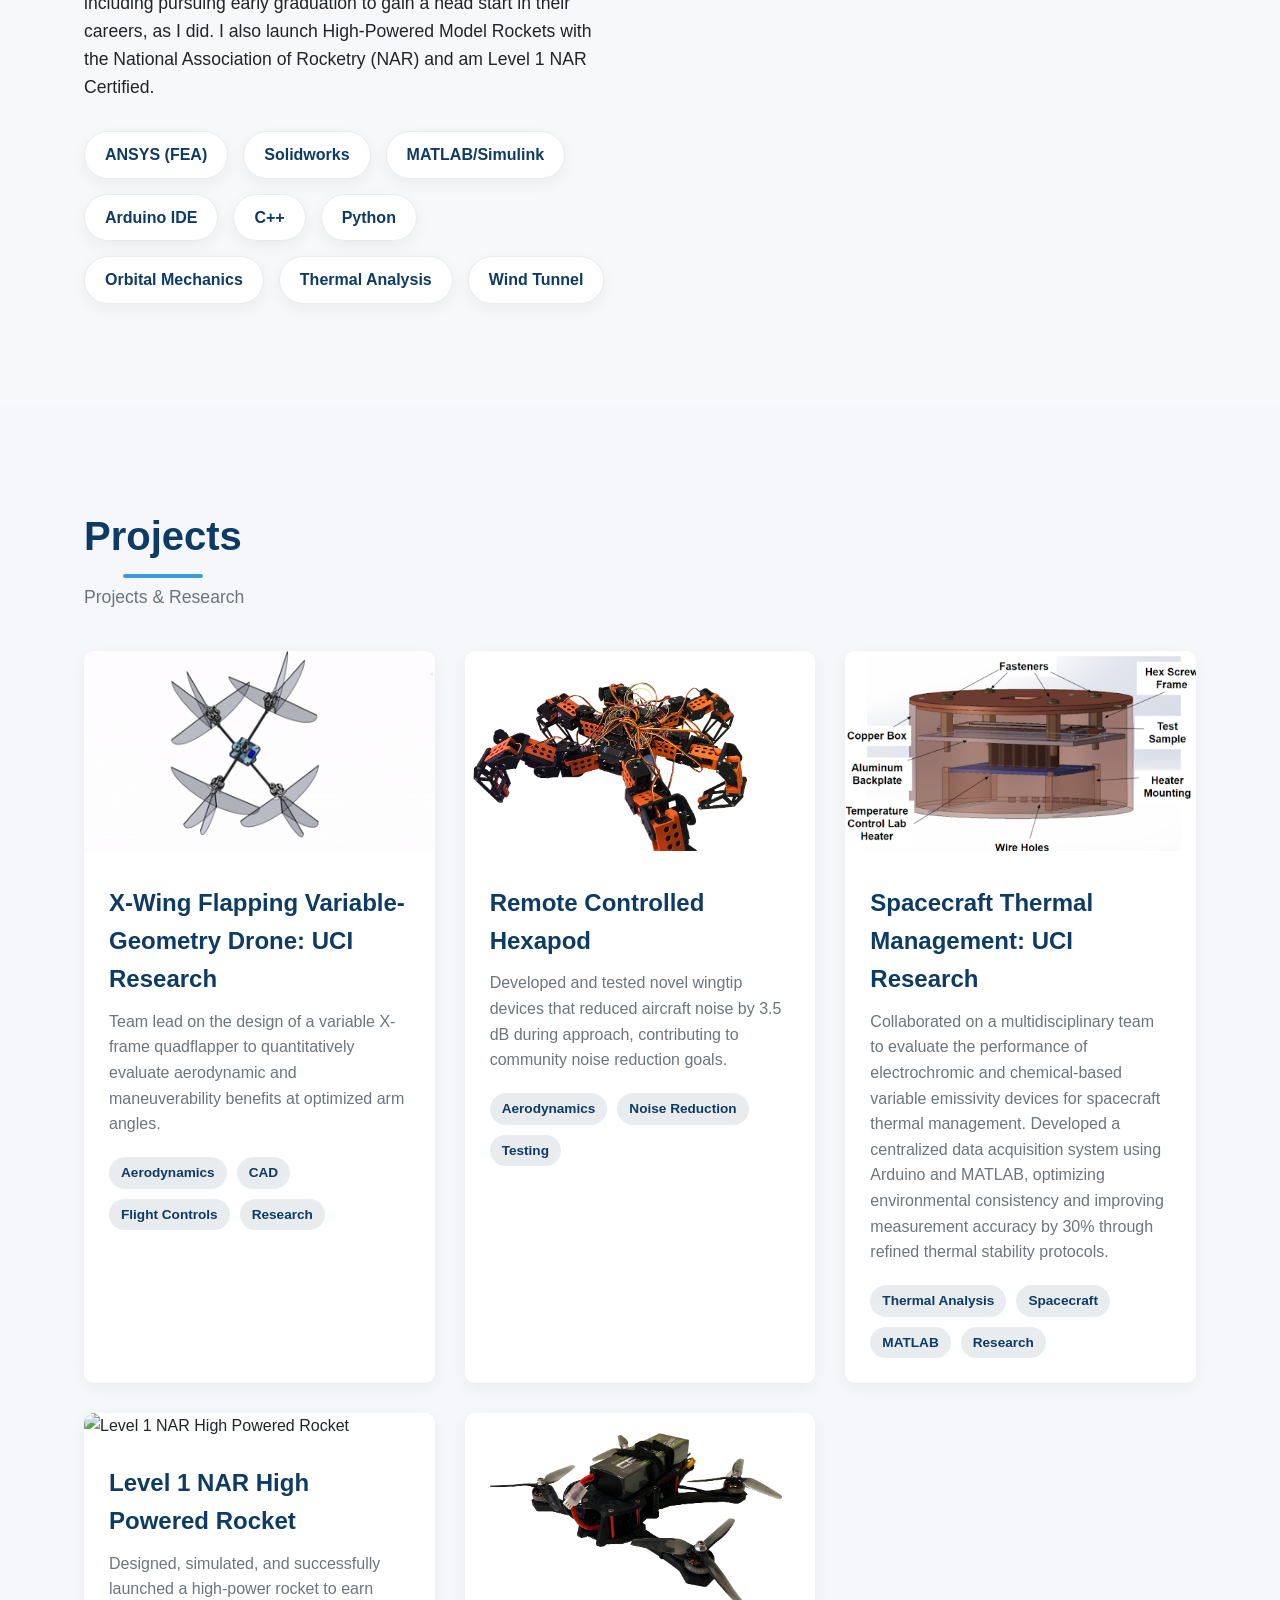
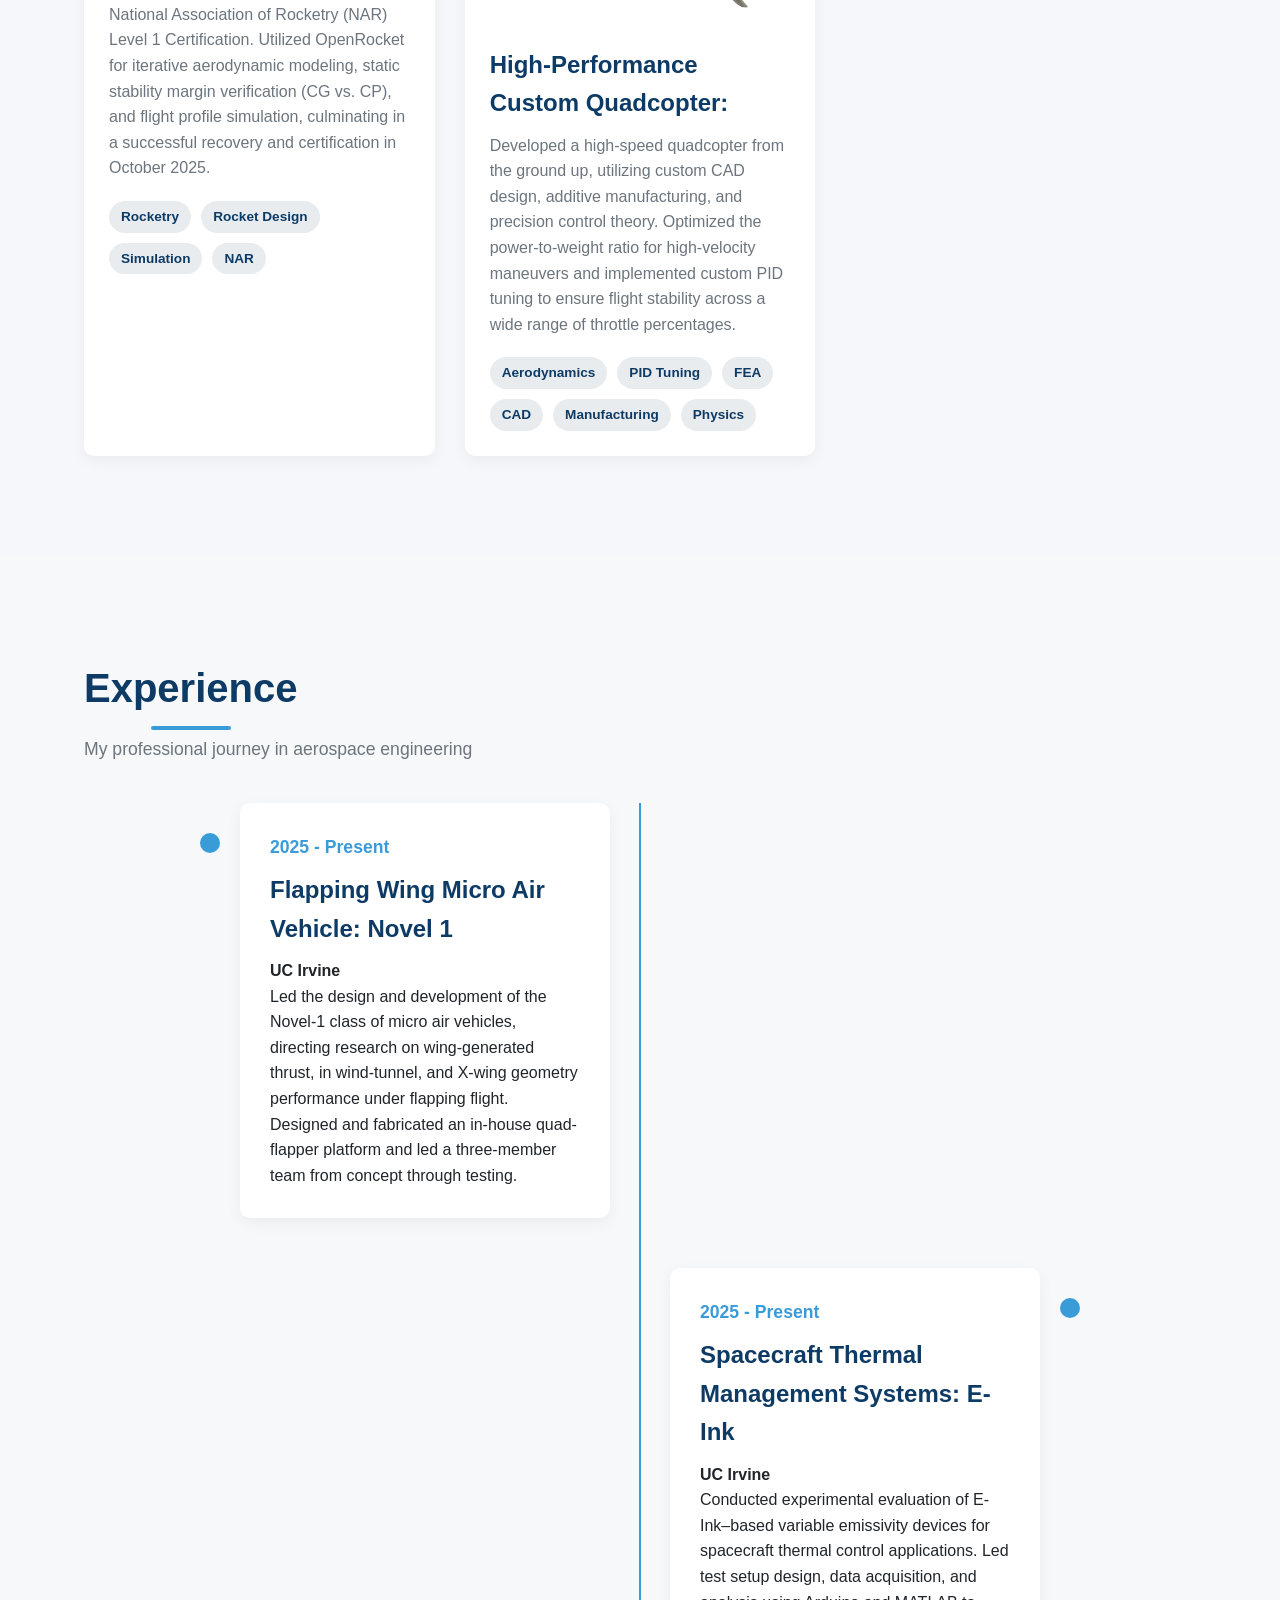
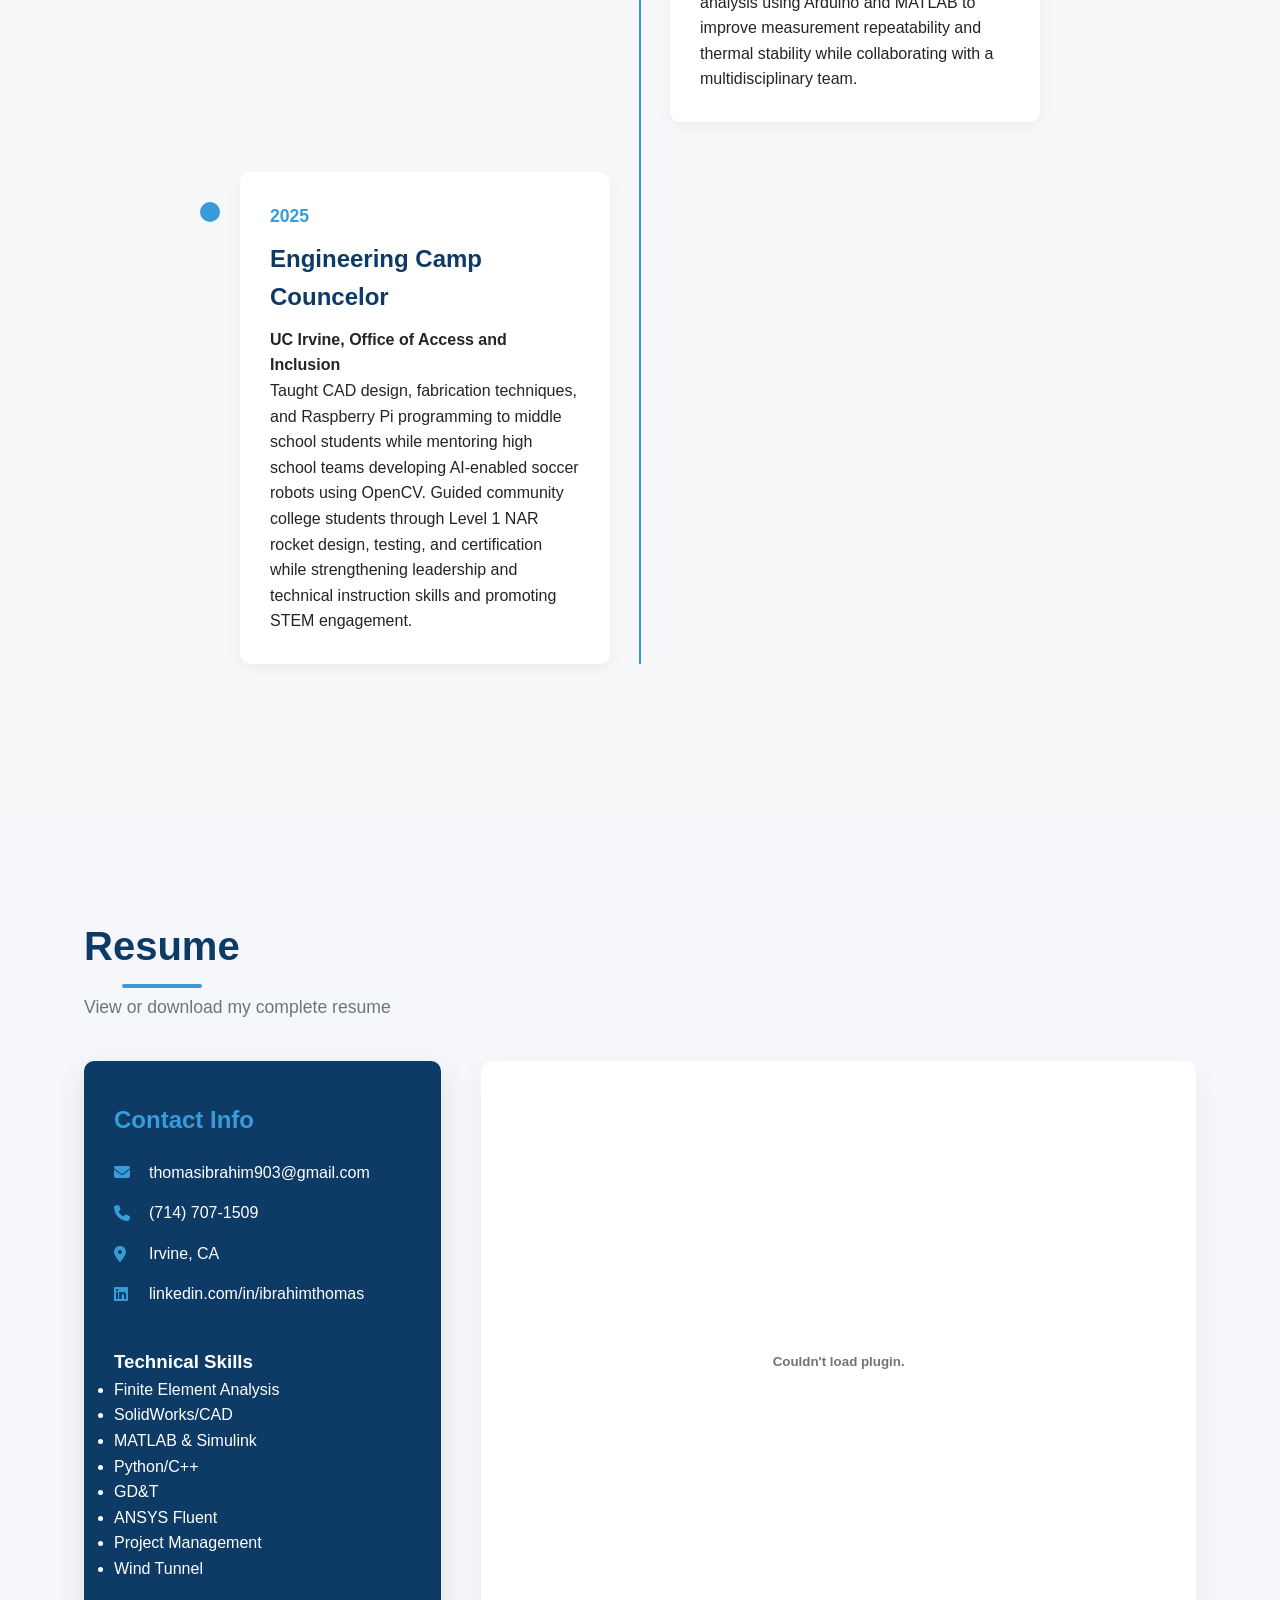
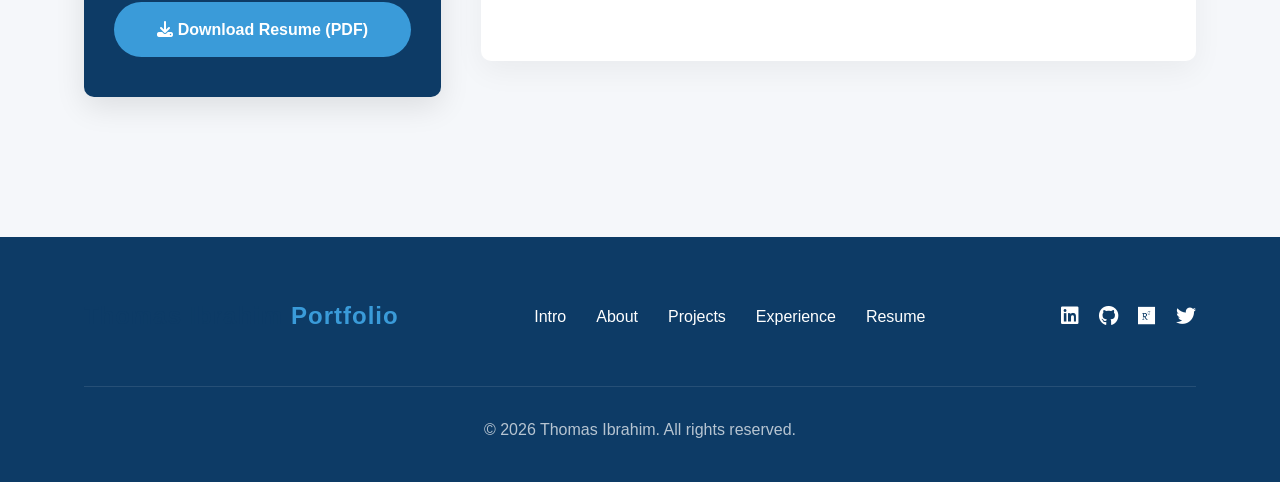
==== commit f1e9ba2e: "Update portfolio projects and descriptions" ====
--- a/index.html
+++ b/index.html
@@ -1196,7 +1196,7 @@
 
                 gallery: [
                     "xmovegif.gif",
-                    "Xiso.png",
+                    "XIso.png",
                     "Xside.png",
                     "Subass.png",
                     "subgif.gif",
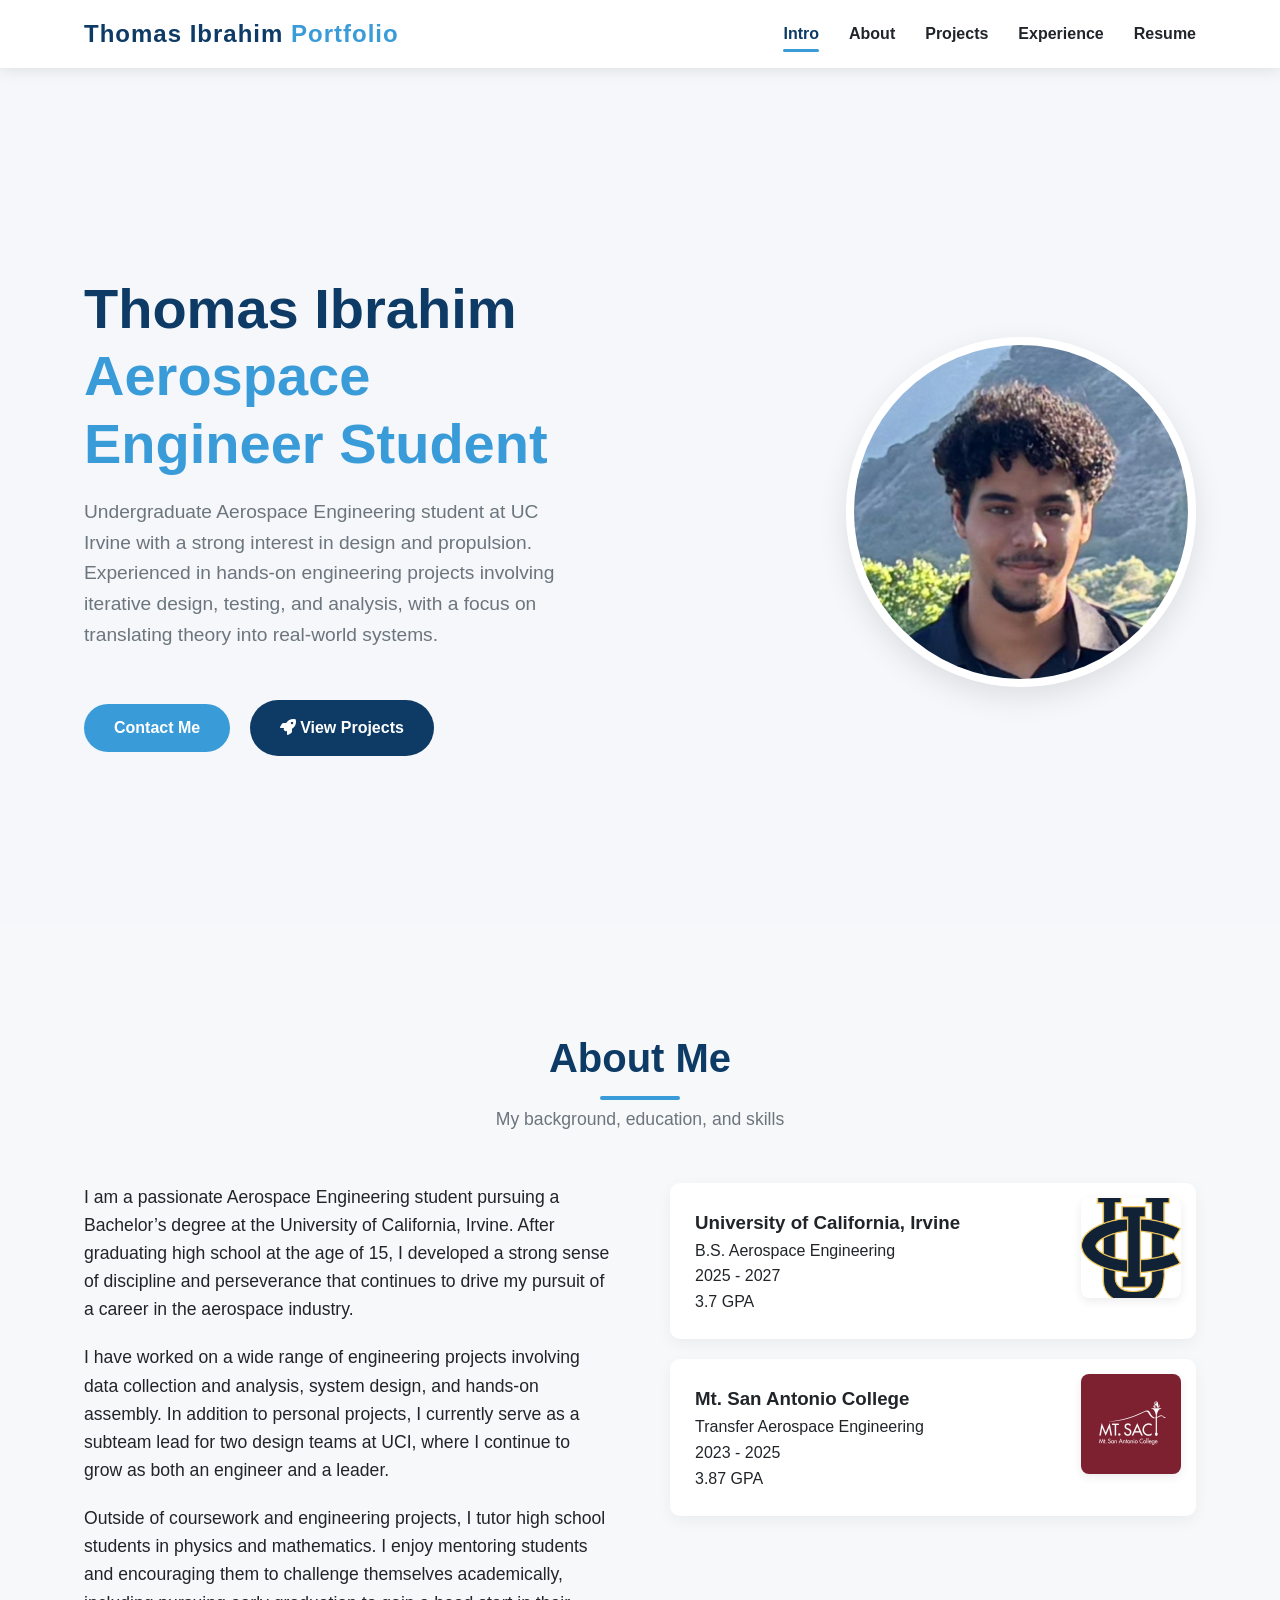
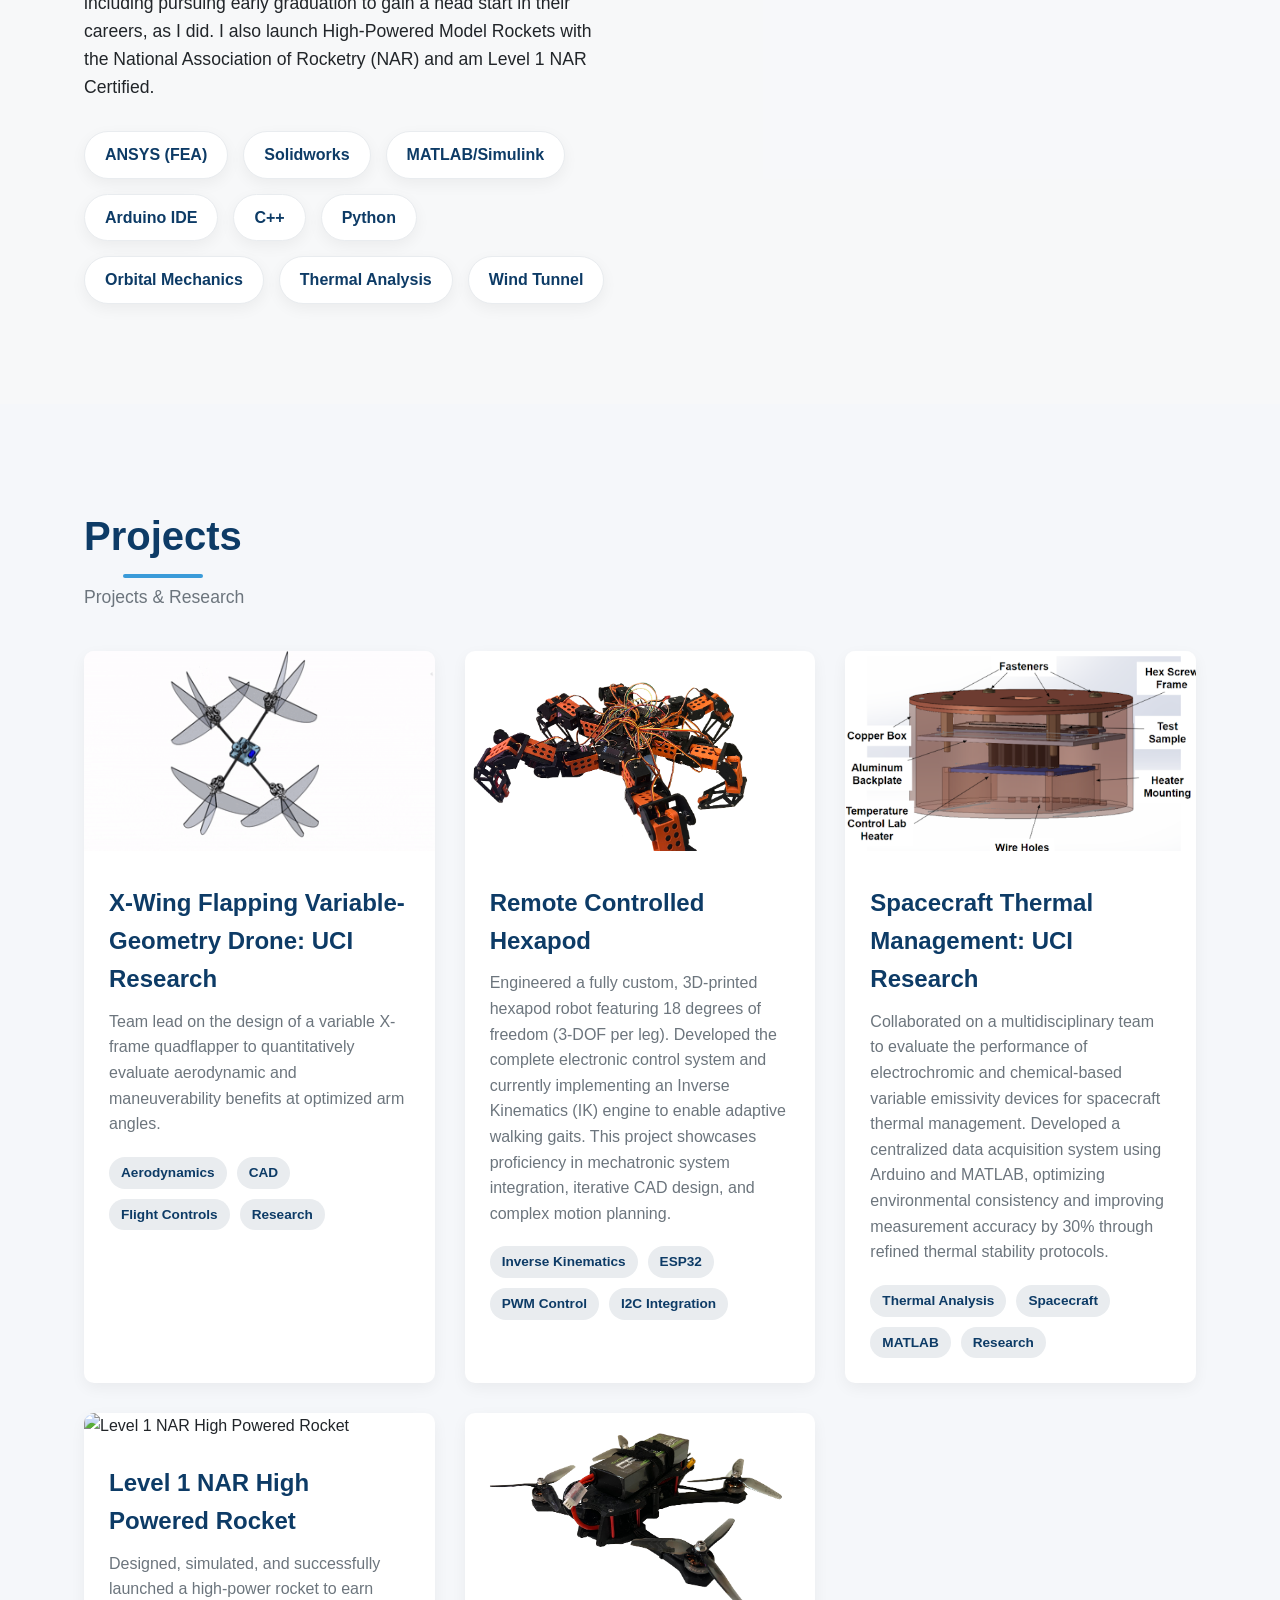
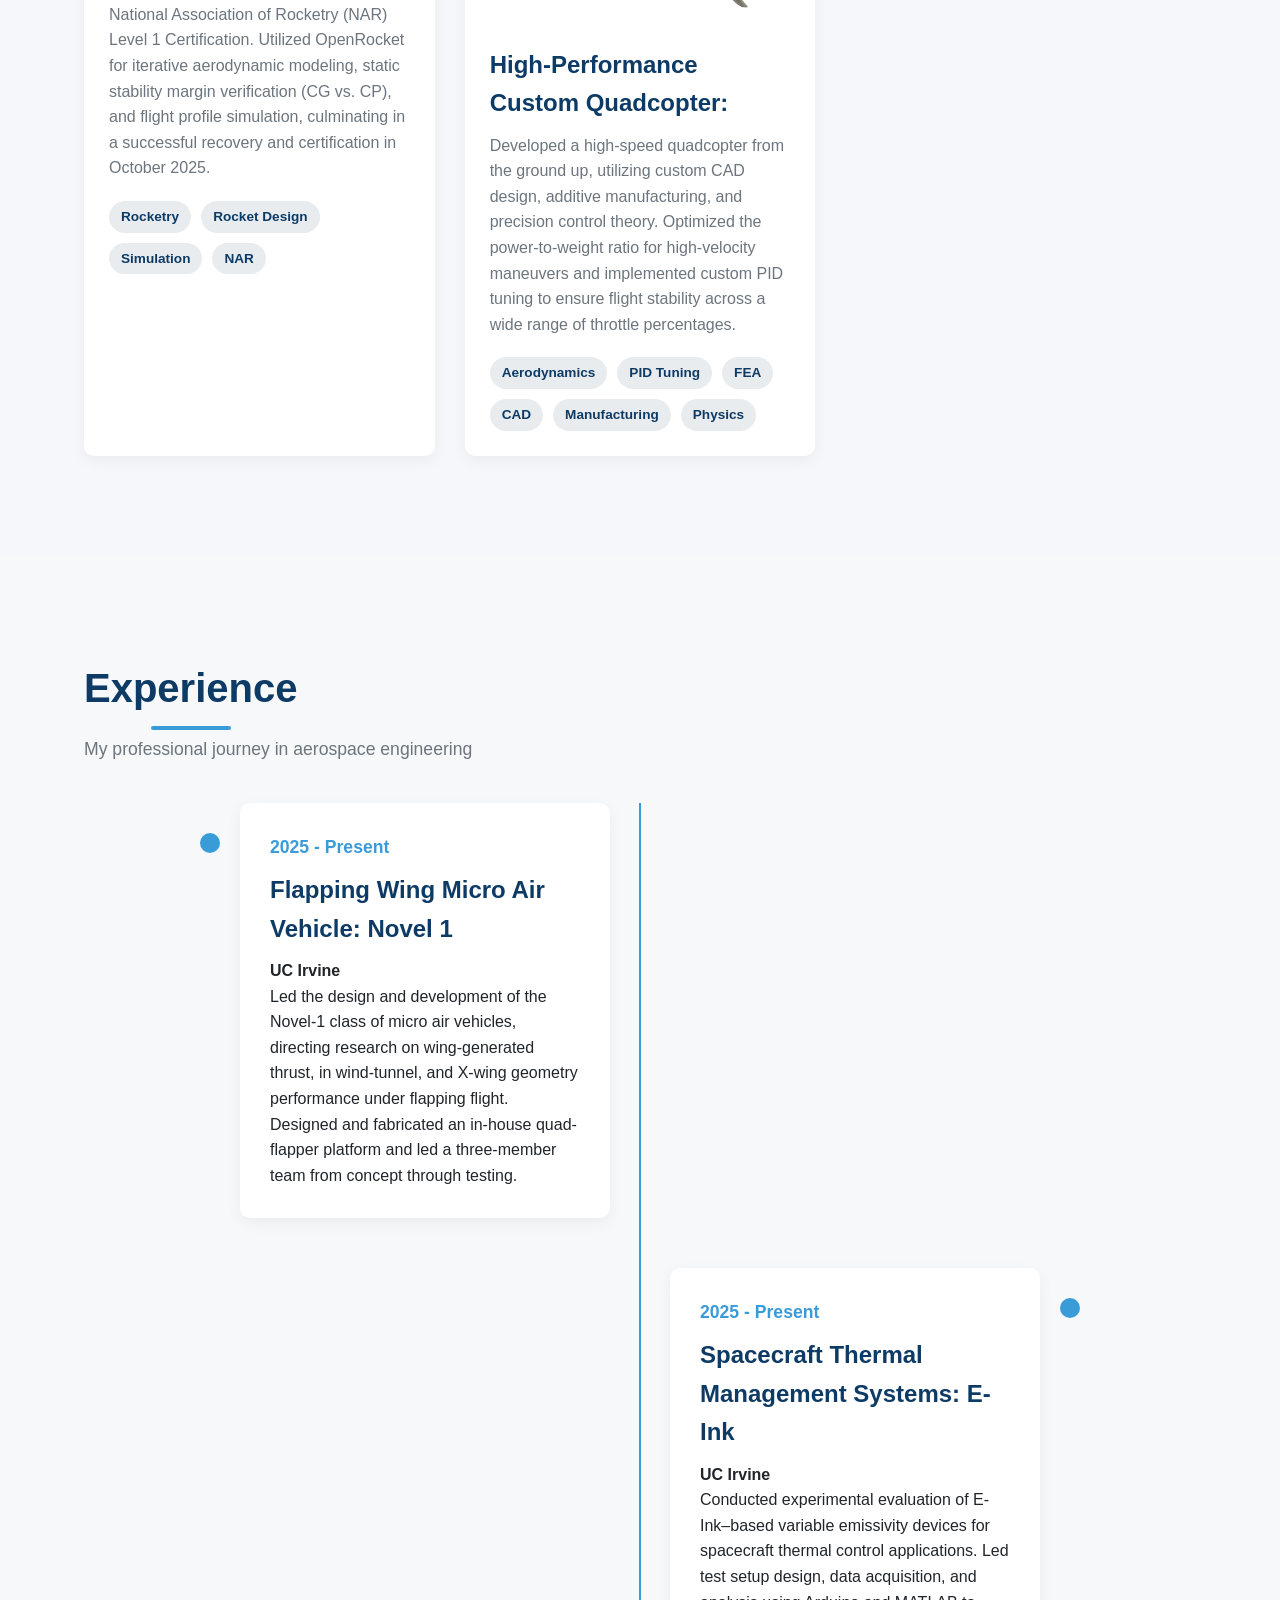
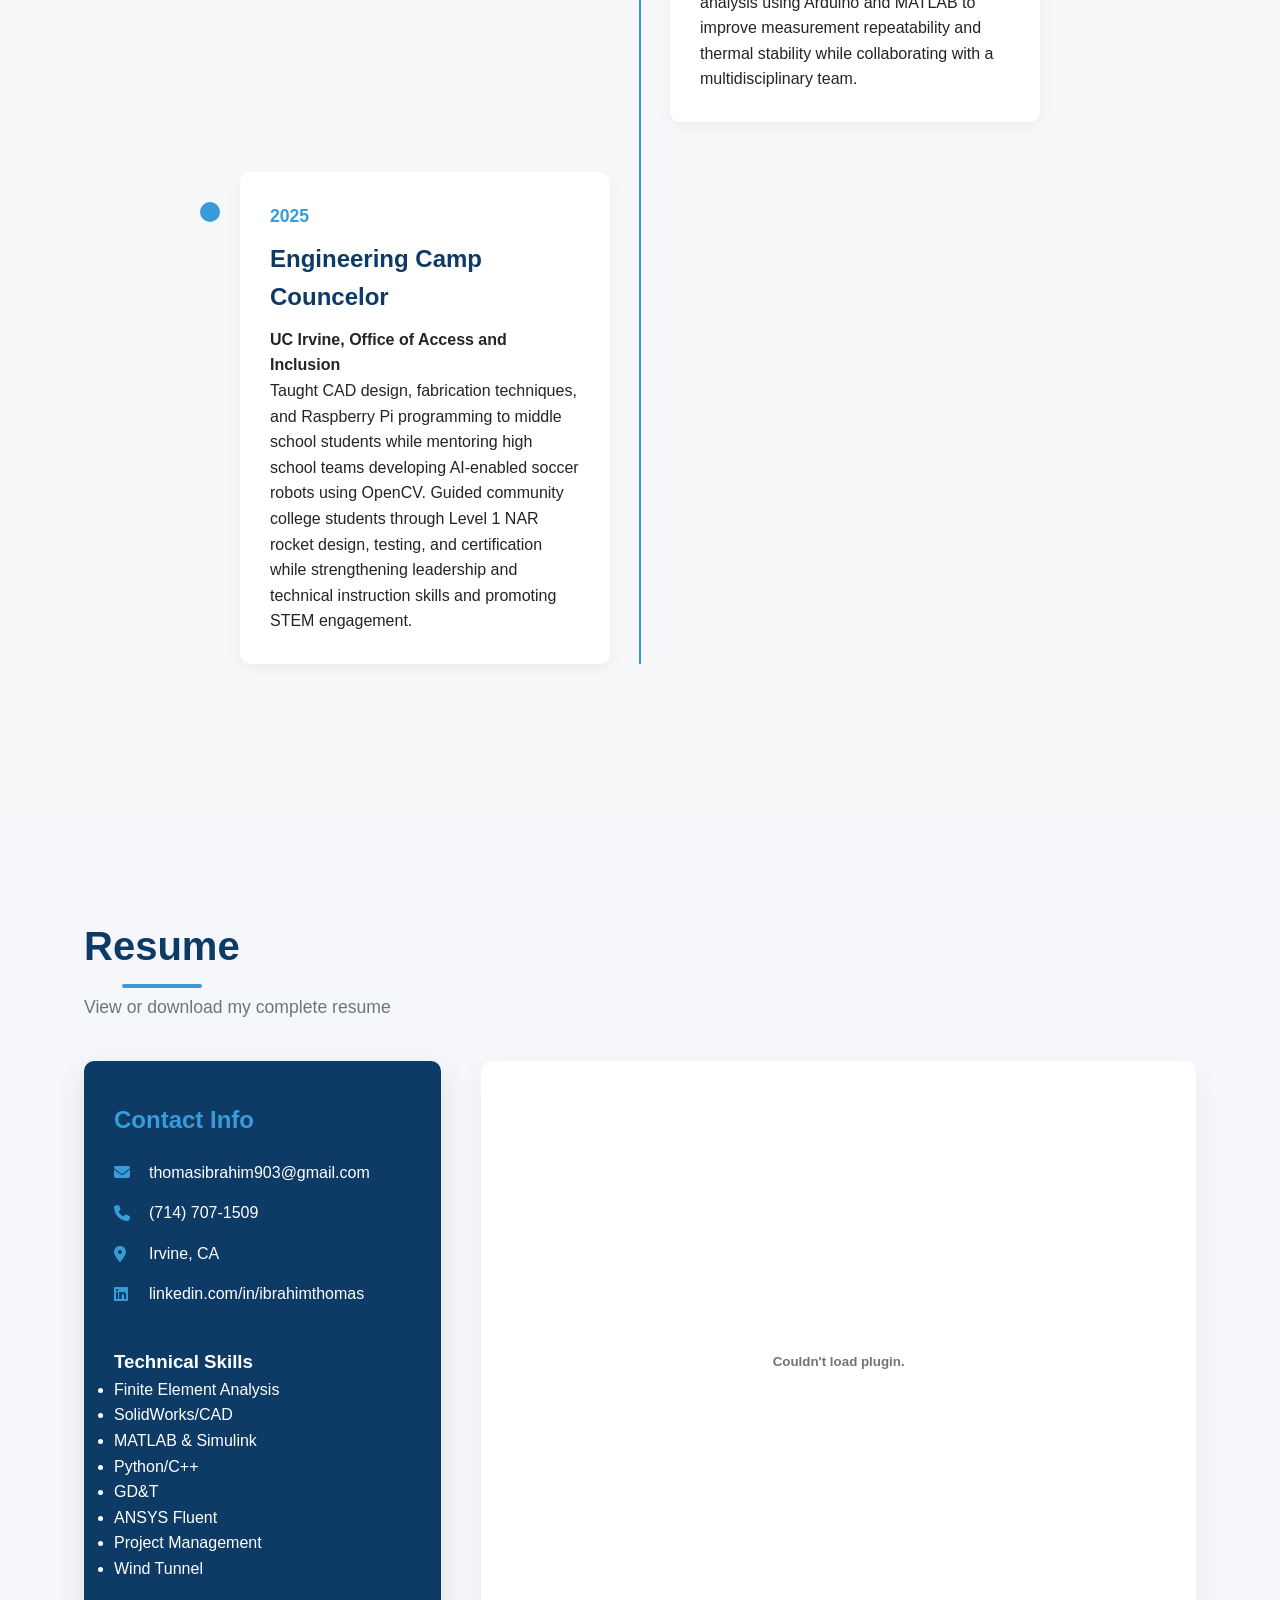
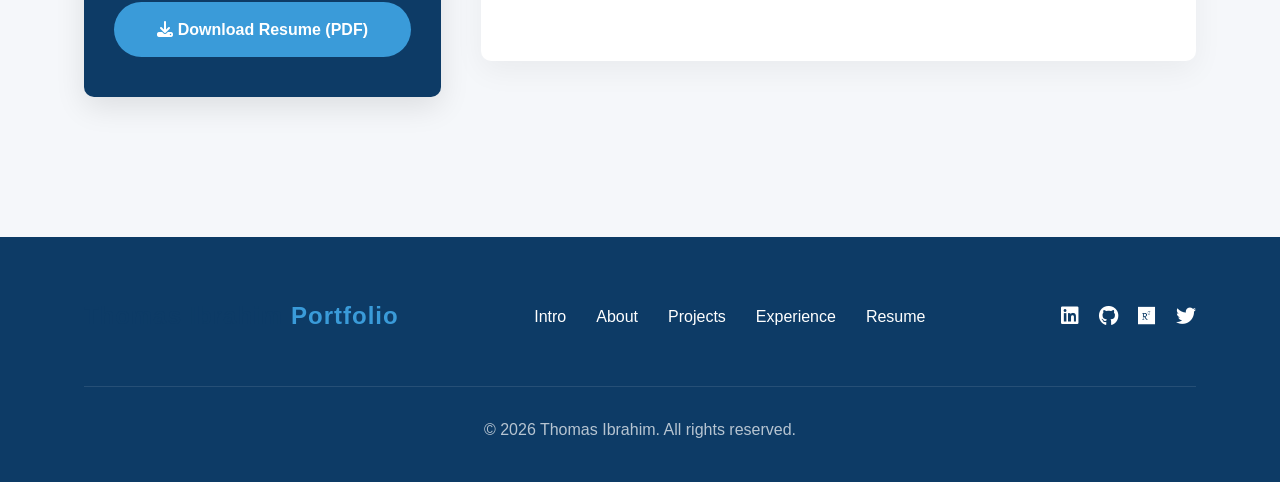
==== commit 95a3efa6: "Update portfolio projects and descriptions" ====
--- a/index.html
+++ b/index.html
@@ -1206,10 +1206,10 @@
             {
                 id: 2,
                 title: "Remote Controlled Hexapod",
-                description: "Developed and tested novel wingtip devices that reduced aircraft noise by 3.5 dB during approach, contributing to community noise reduction goals.",
-                longDescription: "This research project focused on developing innovative wingtip devices to reduce aircraft noise during approach and landing phases. I led a team that designed, 3D-printed, and wind-tunnel tested various configurations. Our most successful design reduced overall noise by 3.5 dB, primarily by modifying vortex shedding patterns. The research was published in the Journal of Aircraft and has informed next-generation quiet aircraft designs.",
+                description: "Engineered a fully custom, 3D-printed hexapod robot featuring 18 degrees of freedom (3-DOF per leg). Developed the complete electronic control system and currently implementing an Inverse Kinematics (IK) engine to enable adaptive walking gaits. This project showcases proficiency in mechatronic system integration, iterative CAD design, and complex motion planning.",
+                longDescription: "This project focuses on the development of an autonomous 18-DOF hexapod walking platform, designed to bridge the gap between static mechanical design and dynamic locomotion. The process began with the CAD-based design of a modular leg architecture, where each limb features three active joints—the Coxa, Femur, and Tibia. Utilizing high-strength 3D-printed components, I engineered the chassis to house a centralized control circuit and a high-current power distribution system capable of managing the peak stall current of 18 simultaneous servos.The core technical challenge lies in the implementation of the Inverse Kinematics (IK) model. Unlike traditional 'hard-coded' movement, an IK-based system calculates the necessary joint angles (theta_1, theta_2, theta_3) in real-time to place the end-effector (the foot) at a specific coordinate (x, y, z) in 3D space. This requires solving geometric relationships for each leg's unique frame of reference, often represented by the Law of Cosines or Denavit-Hartenberg (D-H) parameters. Currently in the software development phase, the project is moving toward implementing tripod and ripple gaits, which ensure the robot's Center of Gravity (CoG) remains within the support polygon formed by the grounded legs. This work-in-progress serves as a deep dive into mechatronic system stability, signal processing, and the mathematical foundations of legged locomotion.",
                 image: "SpidIso.png",
-                tags: ["Aerodynamics", "Noise Reduction", "Testing"],
+                tags: ["Inverse Kinematics", "ESP32", "PWM Control","I2C Integration"],
                 gallery: [
                     "SpidIso.png",
                     "SpidFront.png",
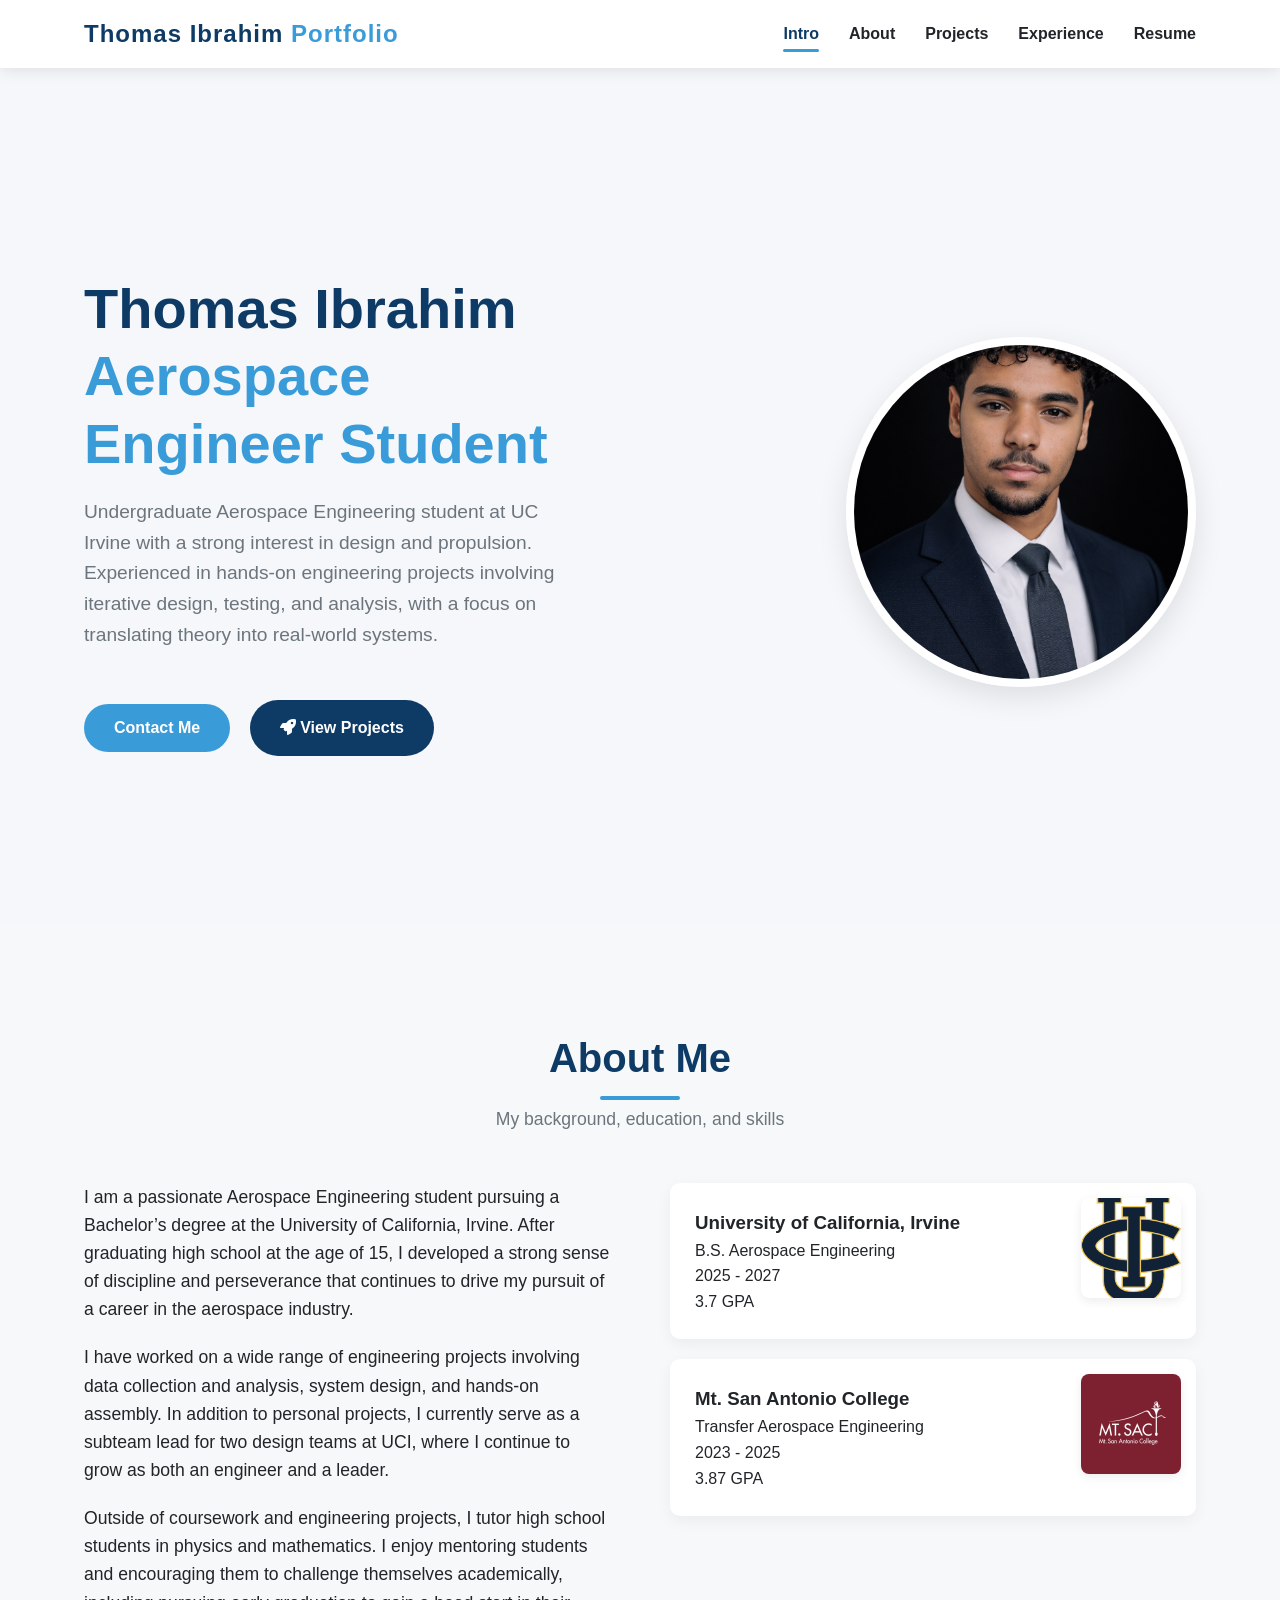
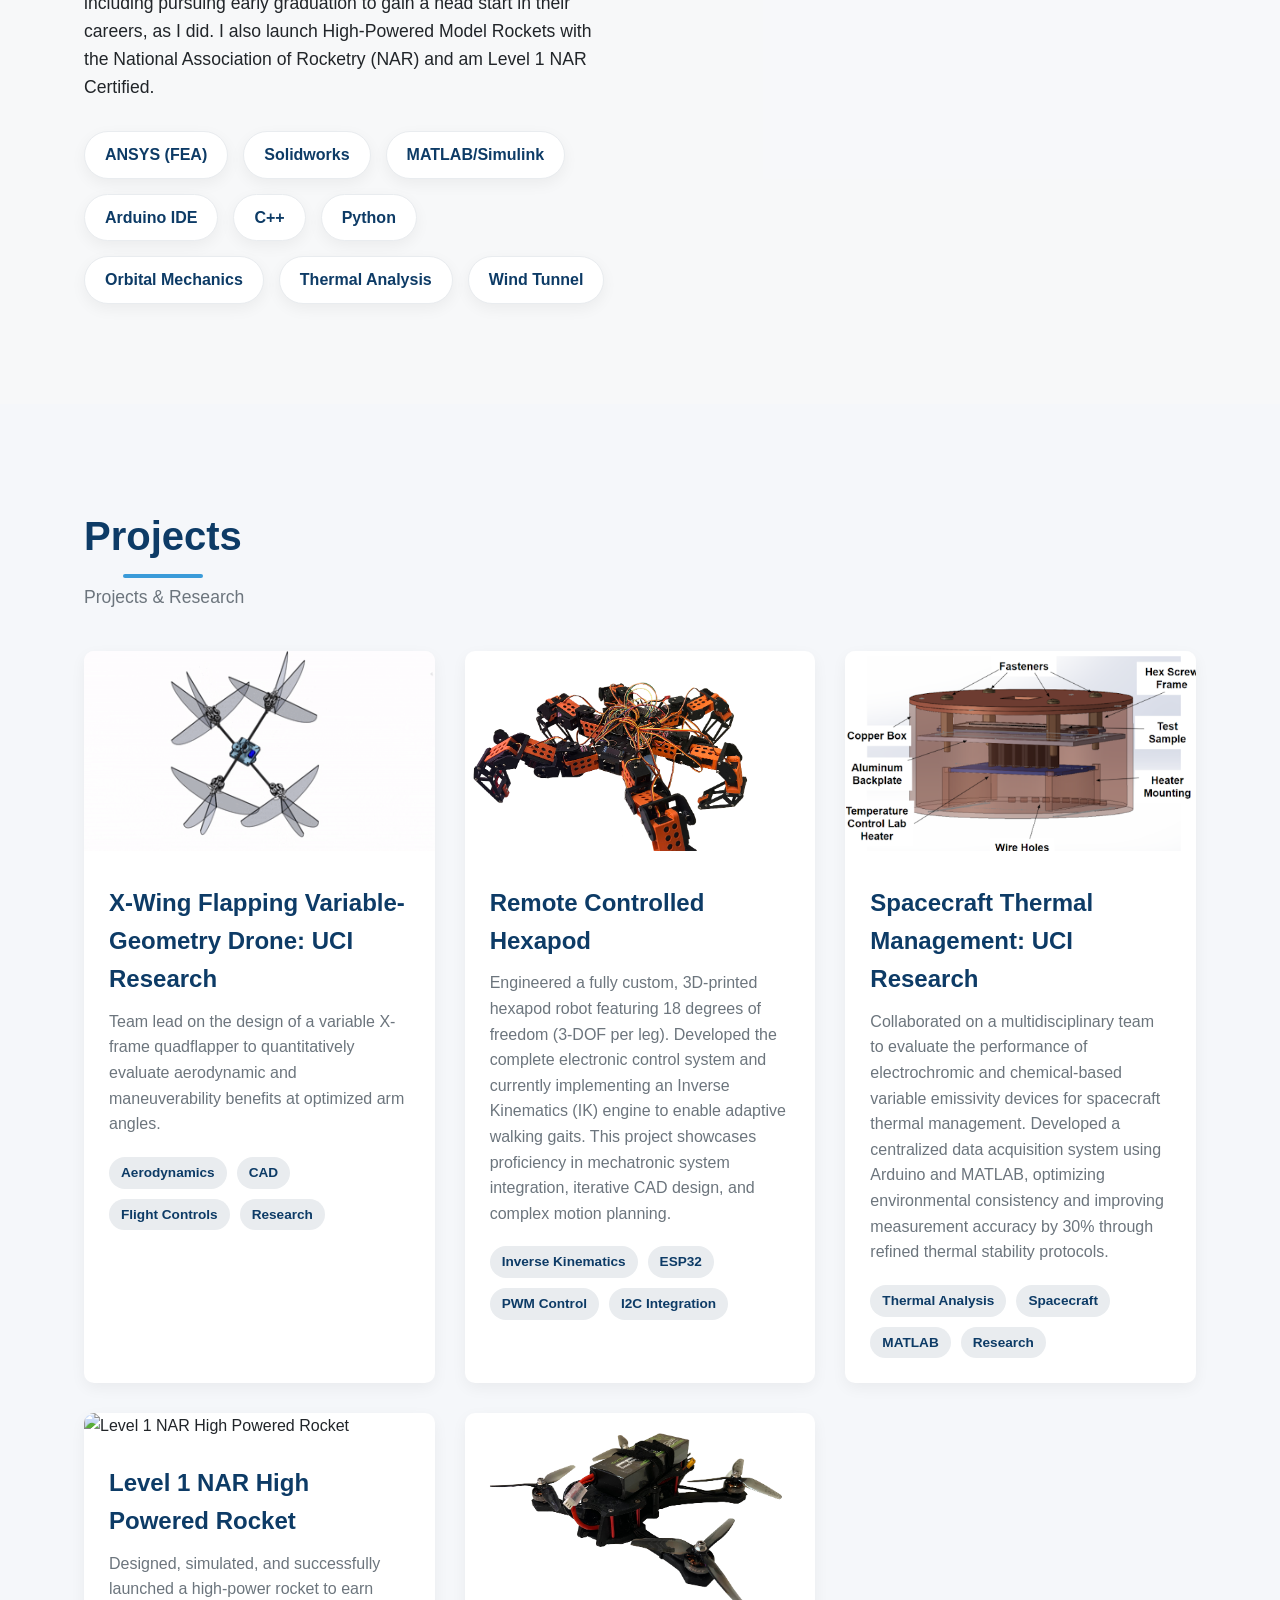
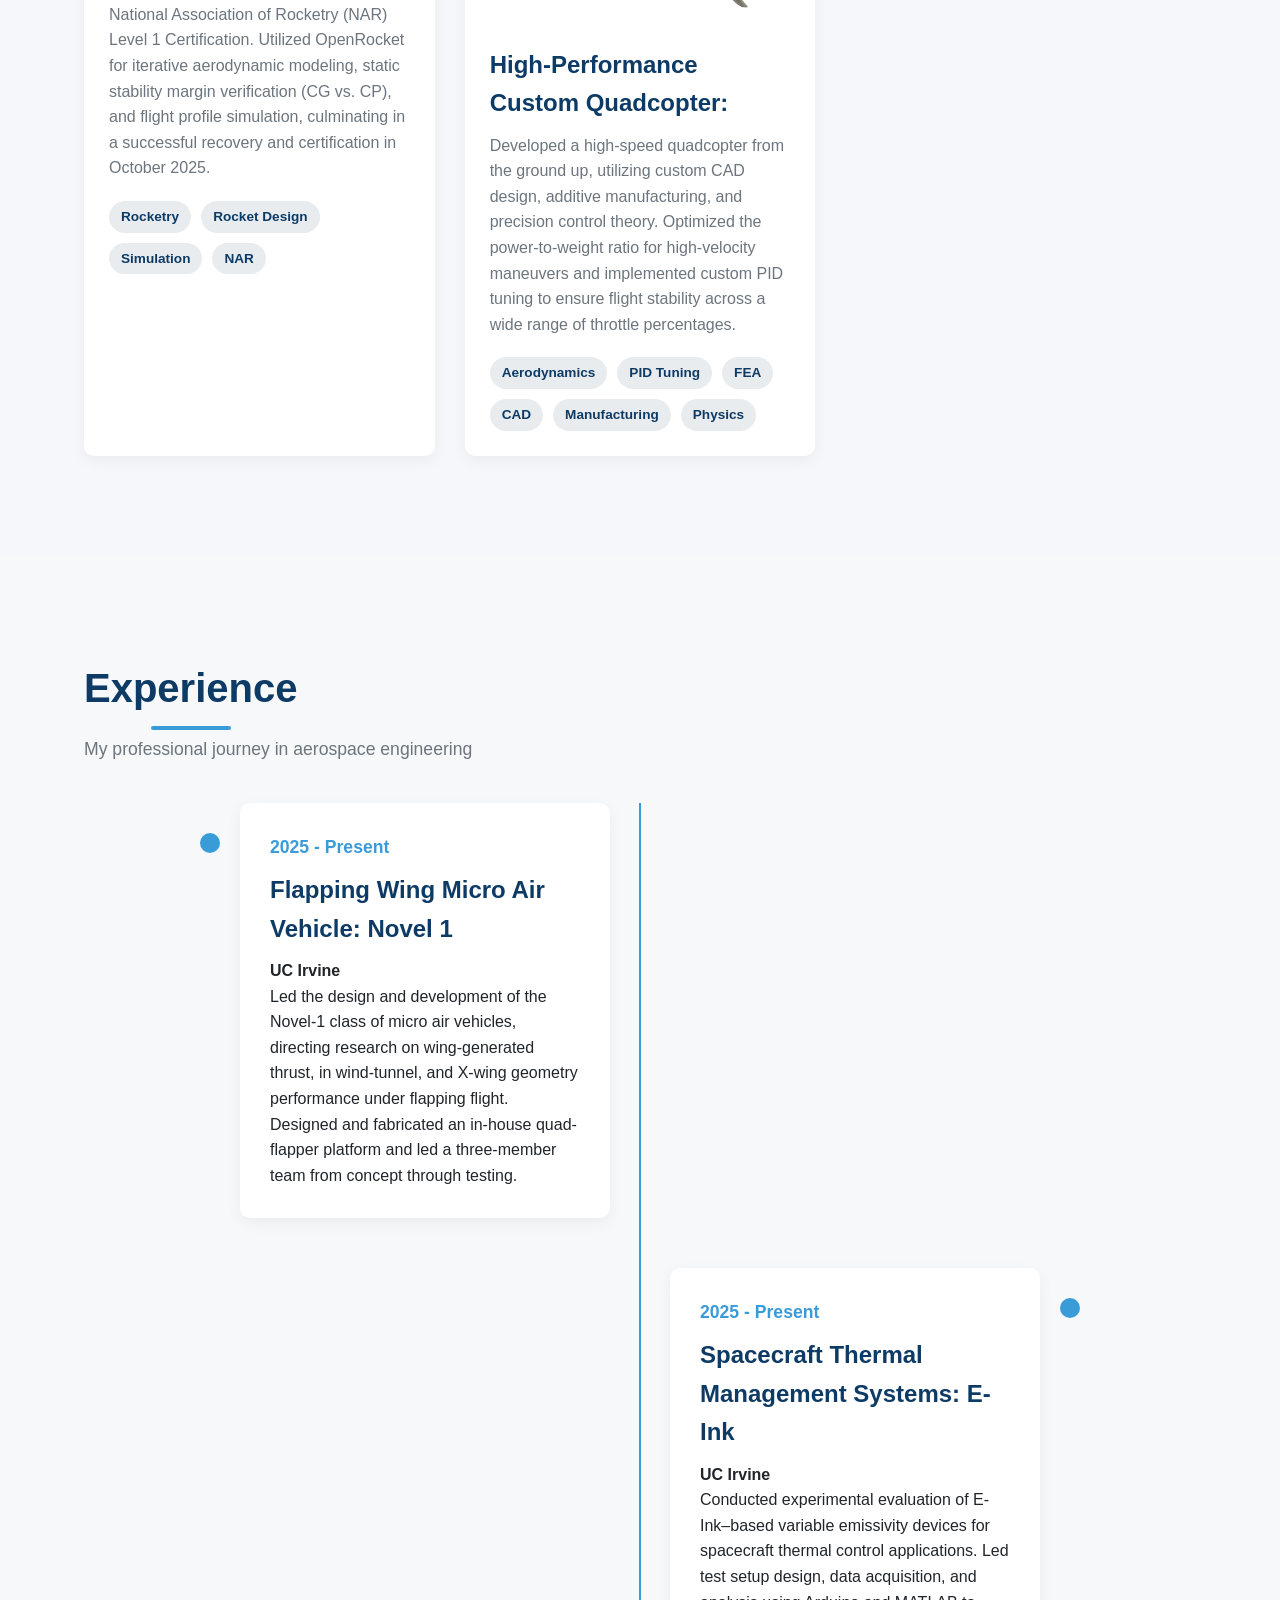
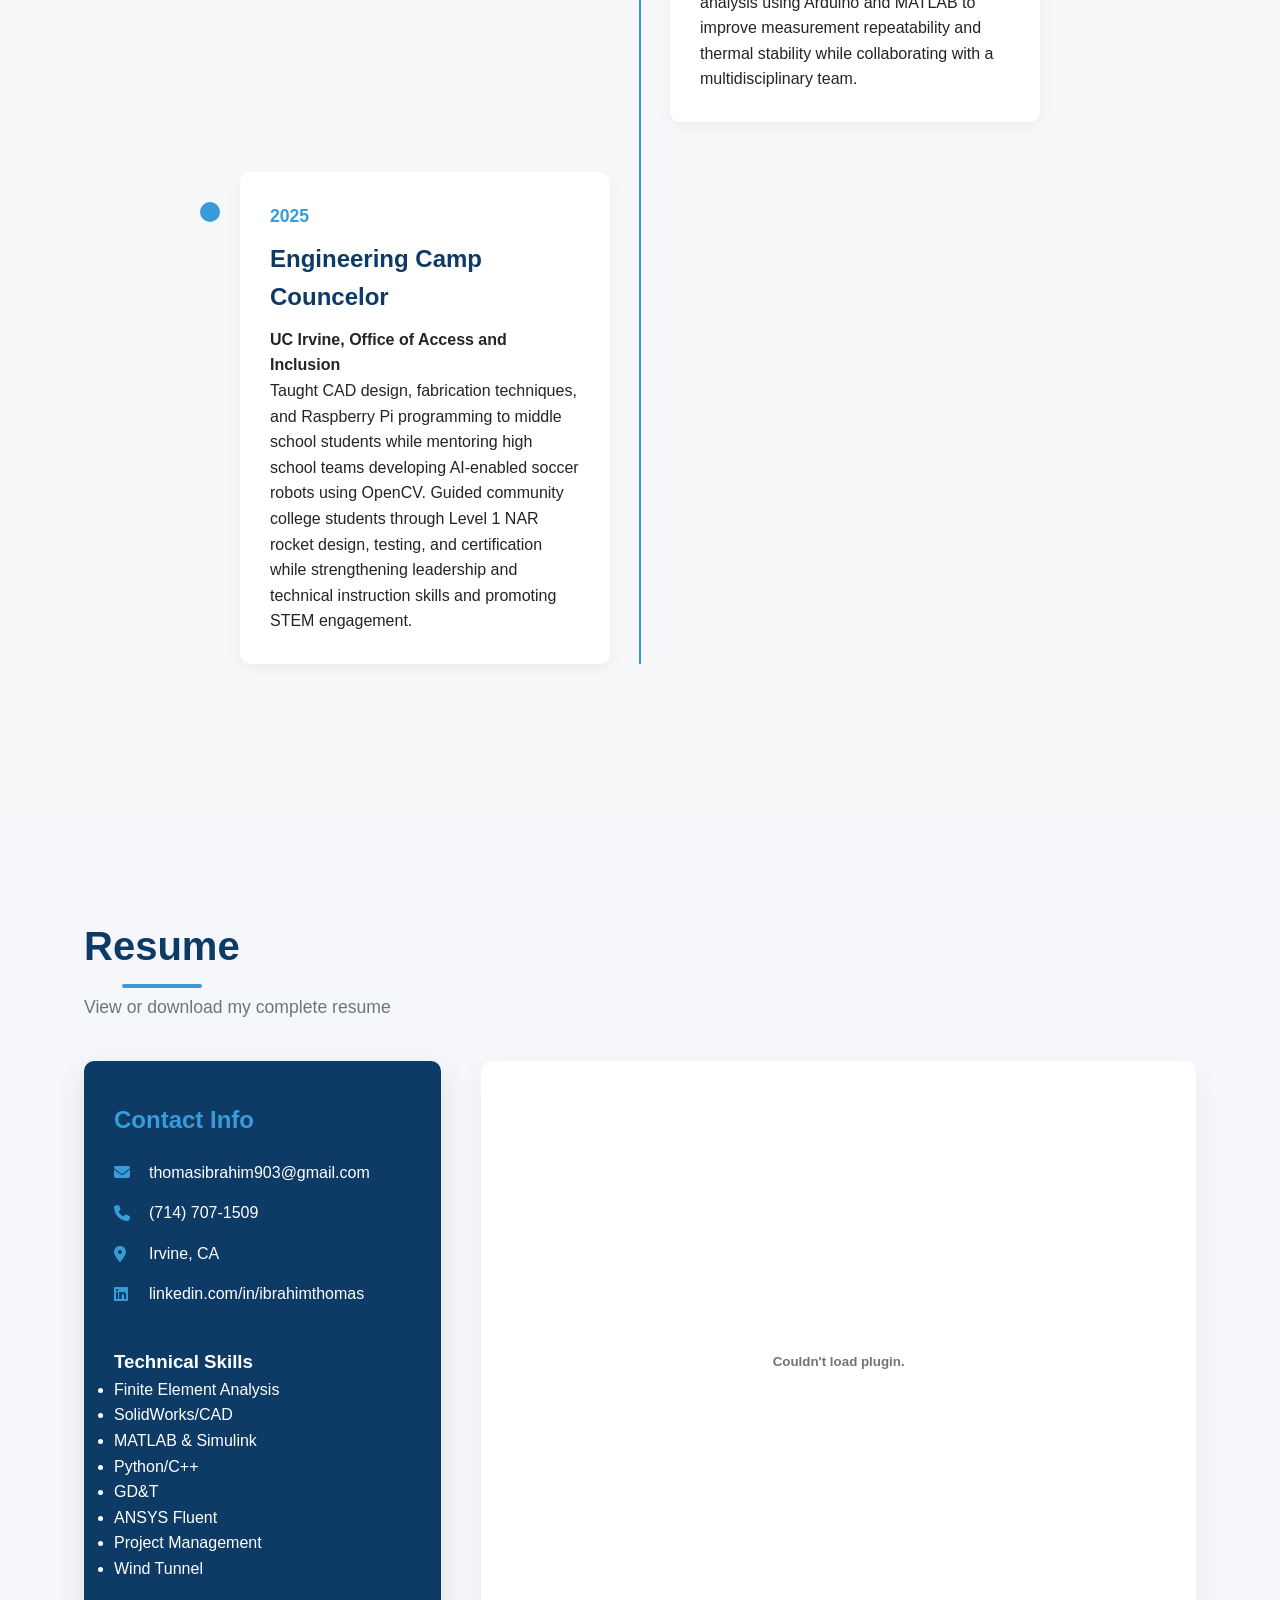
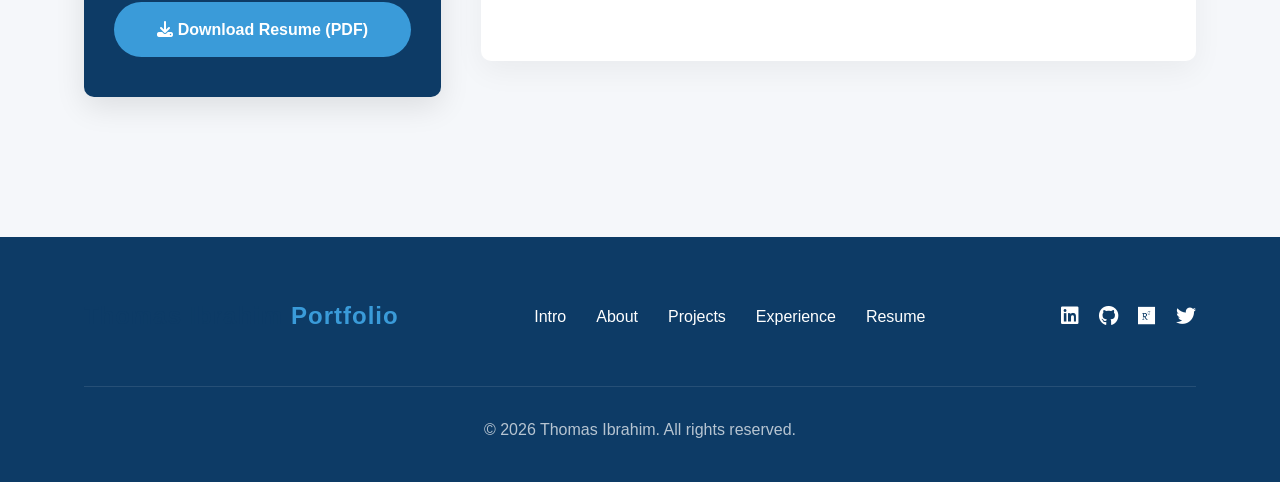
==== commit f58dea72: "Update portfolio projects and descriptions" ====
--- a/index.html
+++ b/index.html
@@ -952,7 +952,7 @@
                         </div>
                     </div>
                     <div class="intro-photo">
-                        <img src="profile.jpg" alt="John Carter - Aerospace Engineer" class="profile-photo">
+                        <img src="HeadShot.png" alt="John Carter - Aerospace Engineer" class="profile-photo">
                     </div>
                 </div>
             </div>
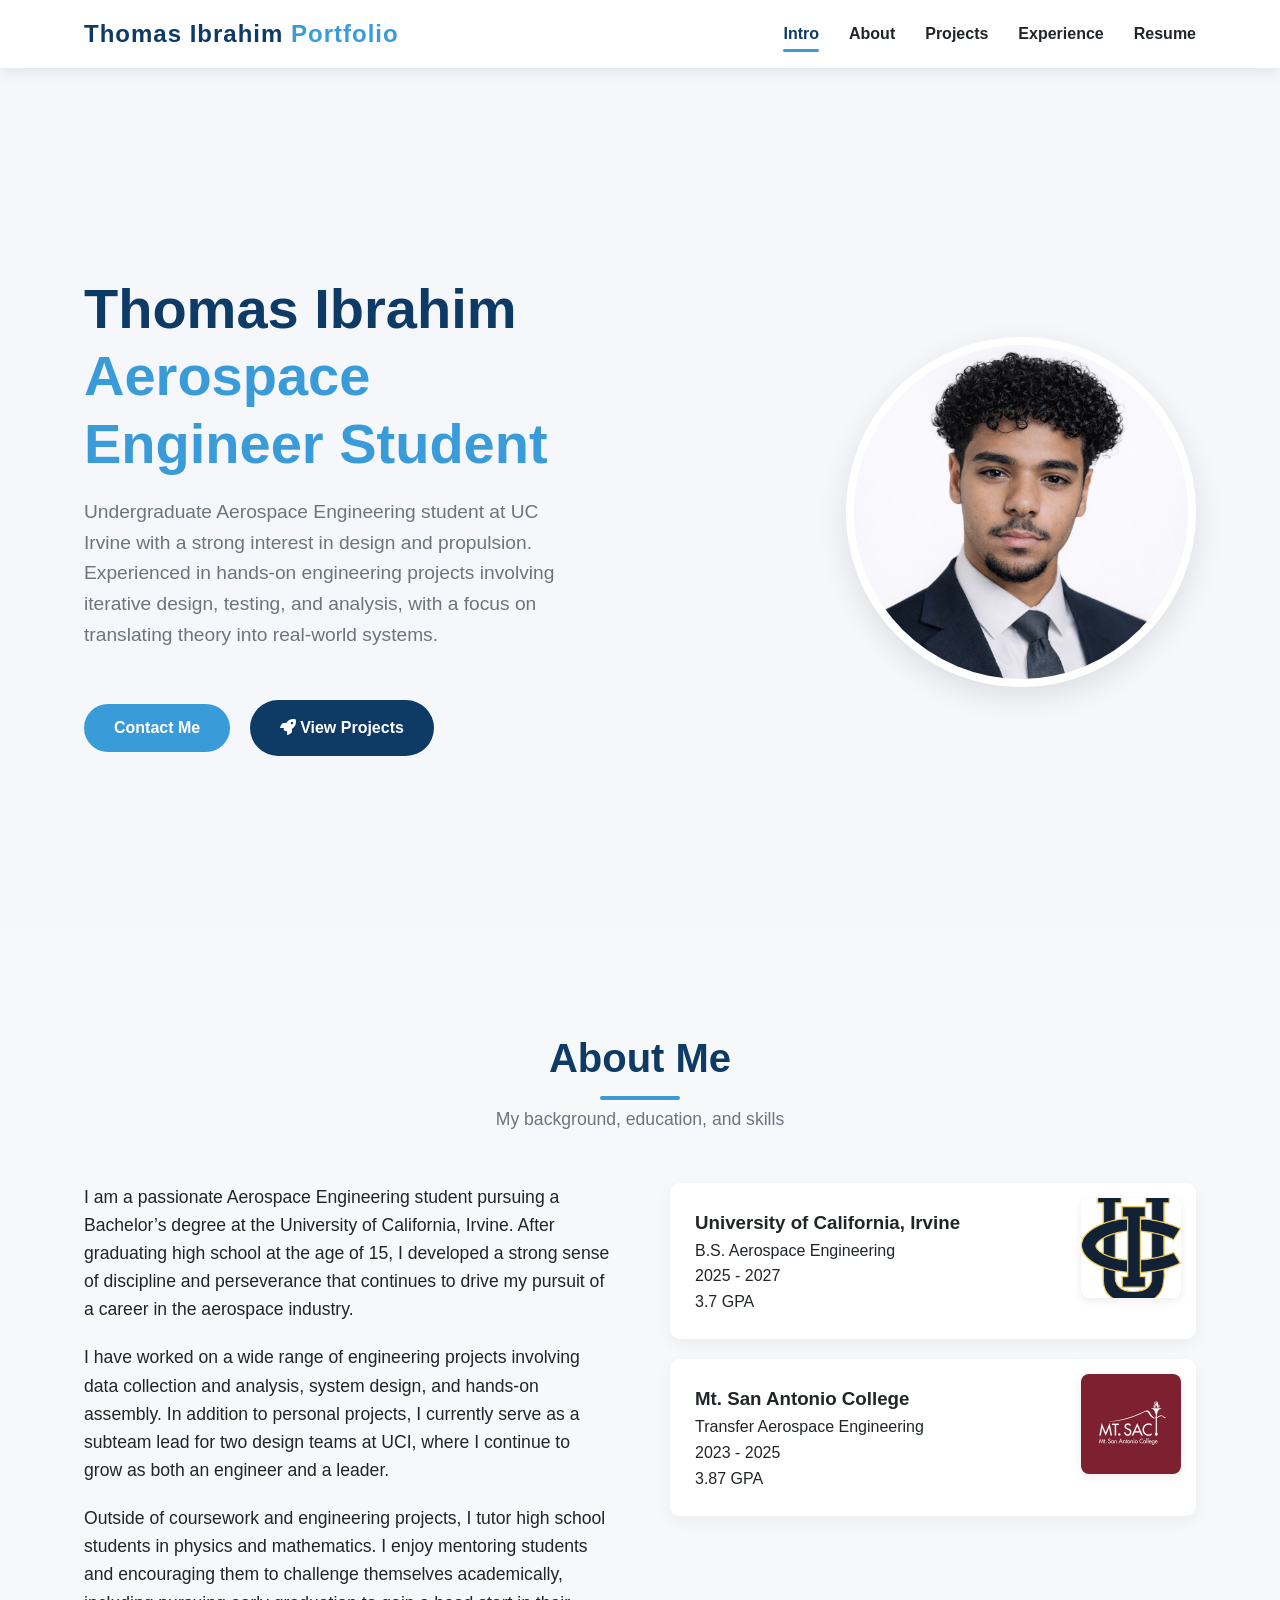
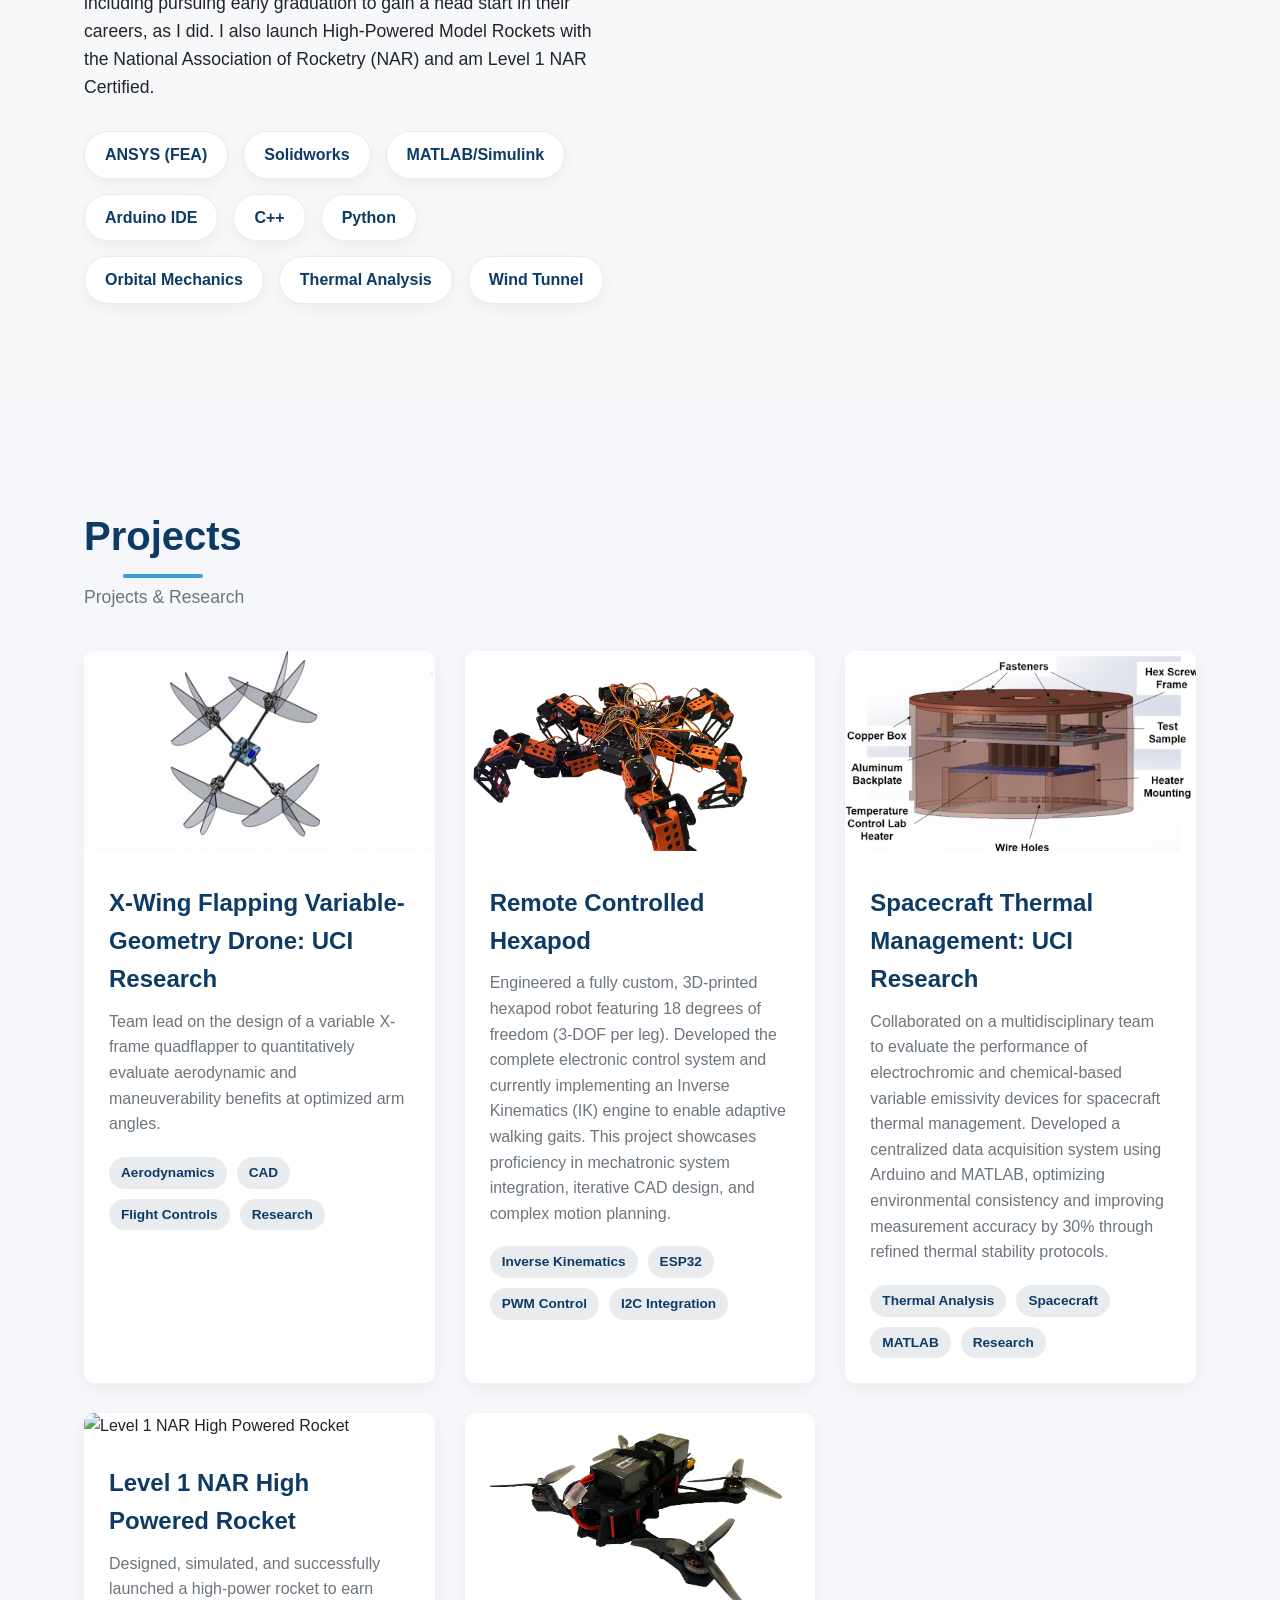
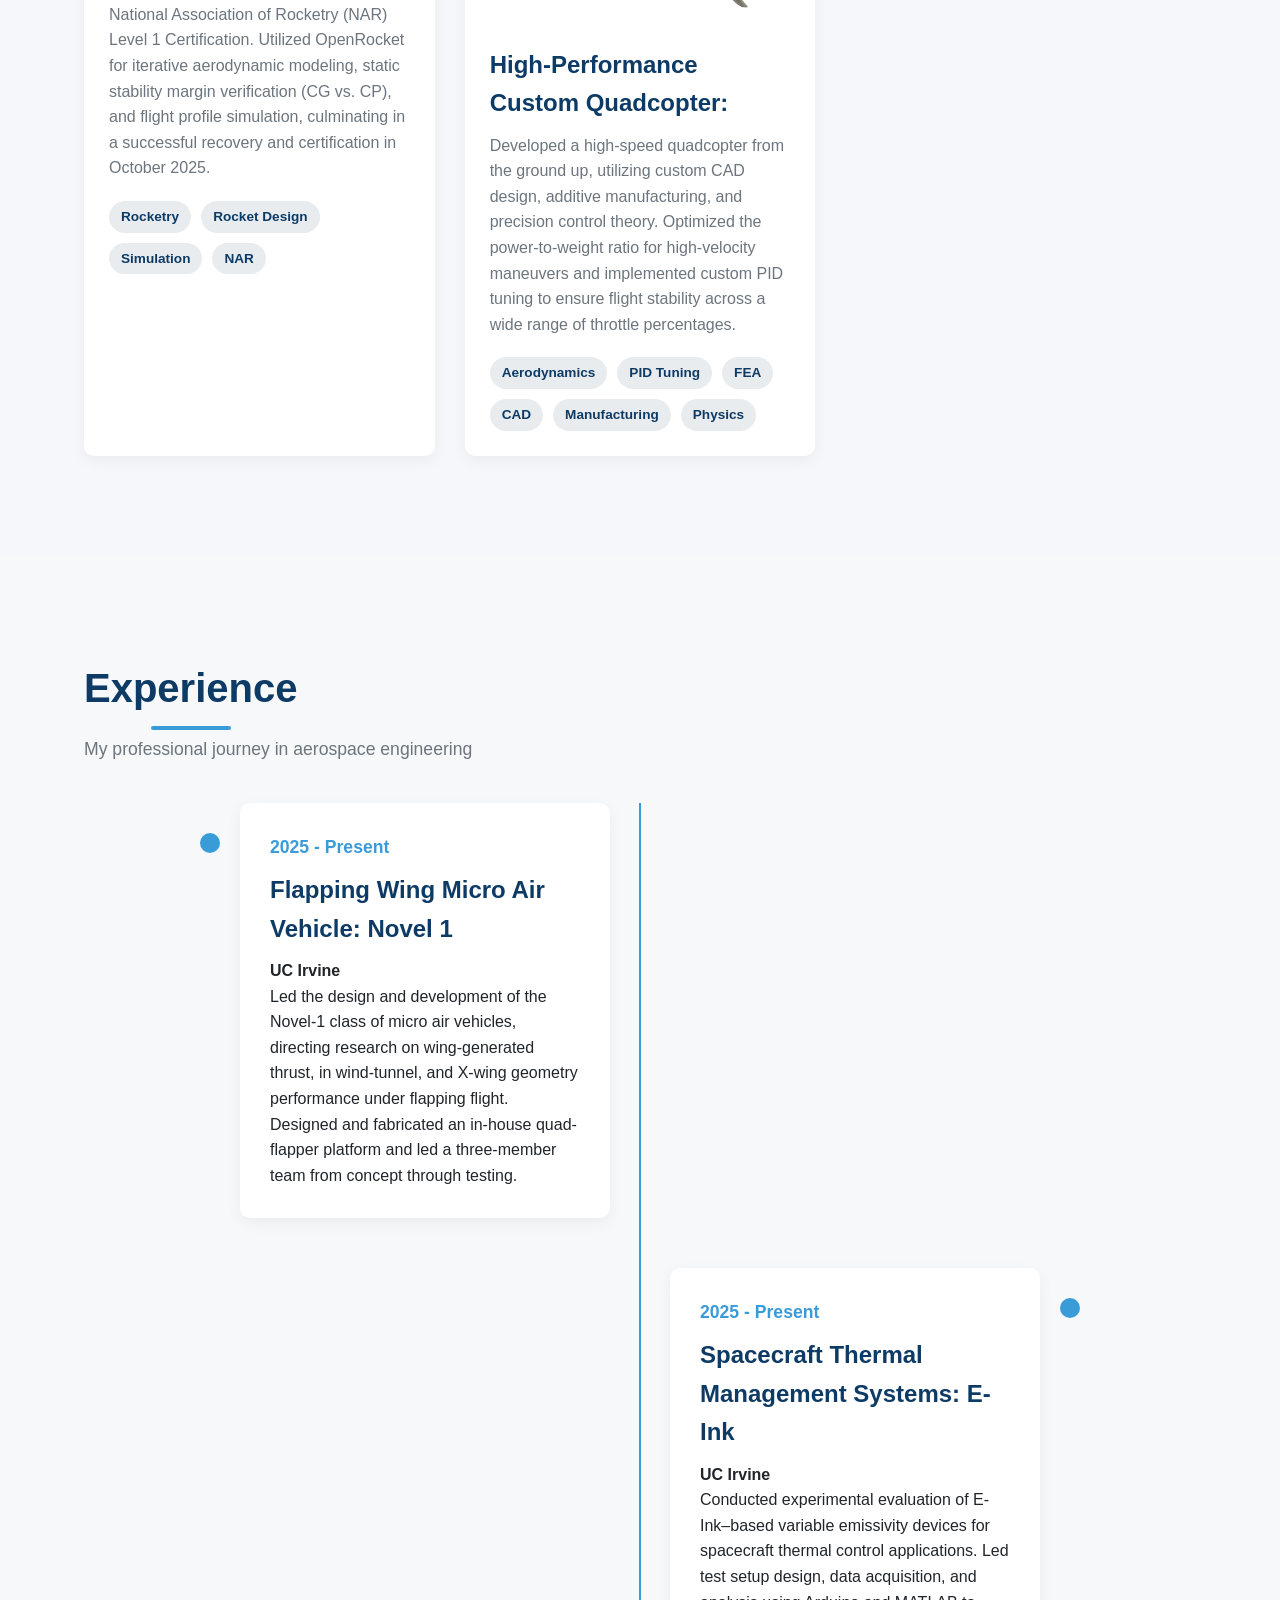
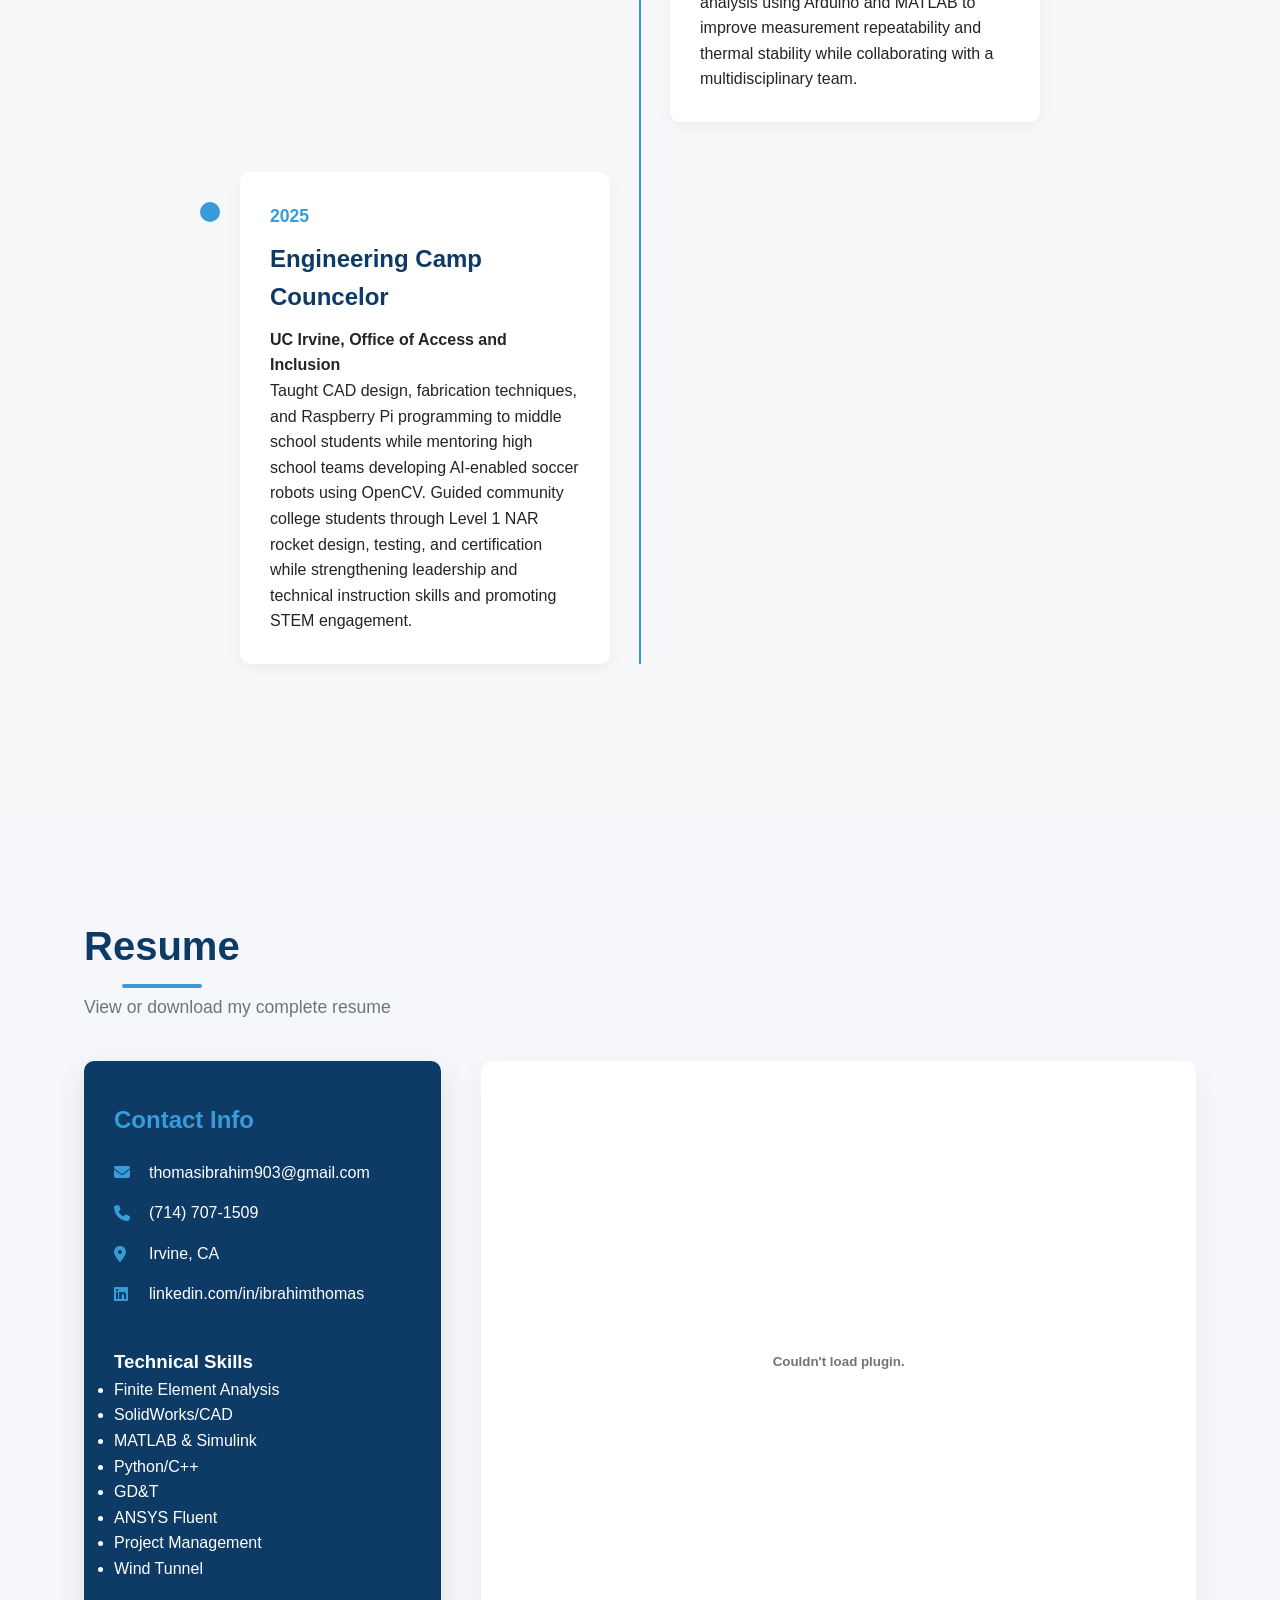
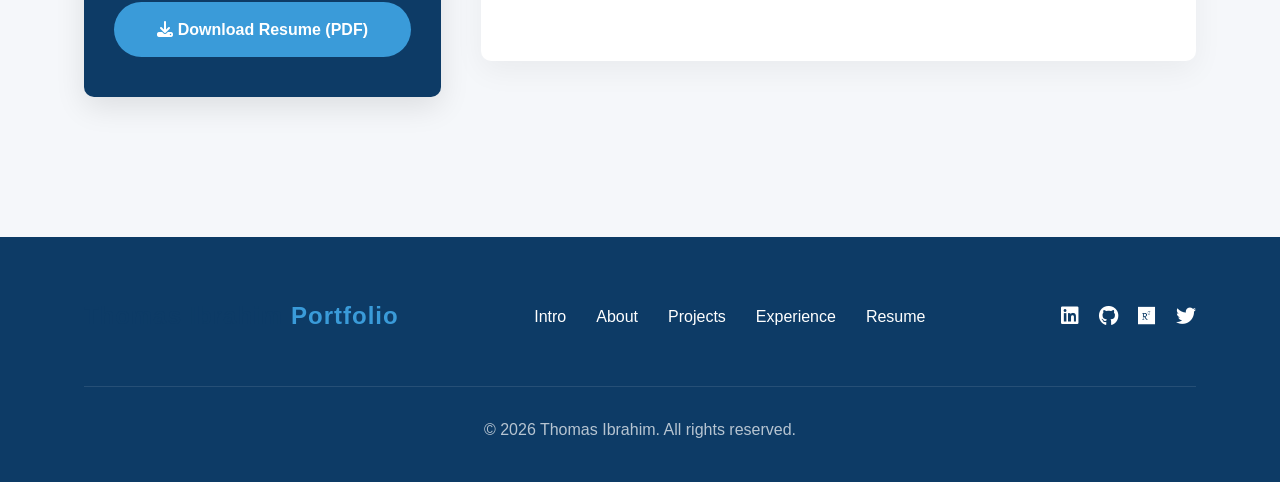
==== commit b08b6140: "Update portfolio projects and descriptions" ====
--- a/index.html
+++ b/index.html
@@ -197,6 +197,7 @@
             height: 350px;
             border-radius: 50%;
             object-fit: cover;
+            object-position: center 10%;
             border: 8px solid white;
             box-shadow: 0 10px 30px rgba(0, 0, 0, 0.1);
             transition: var(--transition);
@@ -952,7 +953,7 @@
                         </div>
                     </div>
                     <div class="intro-photo">
-                        <img src="HeadShot.png" alt="John Carter - Aerospace Engineer" class="profile-photo">
+                        <img src="HeadShotWhite.png" alt="John Carter - Aerospace Engineer" class="profile-photo">
                     </div>
                 </div>
             </div>
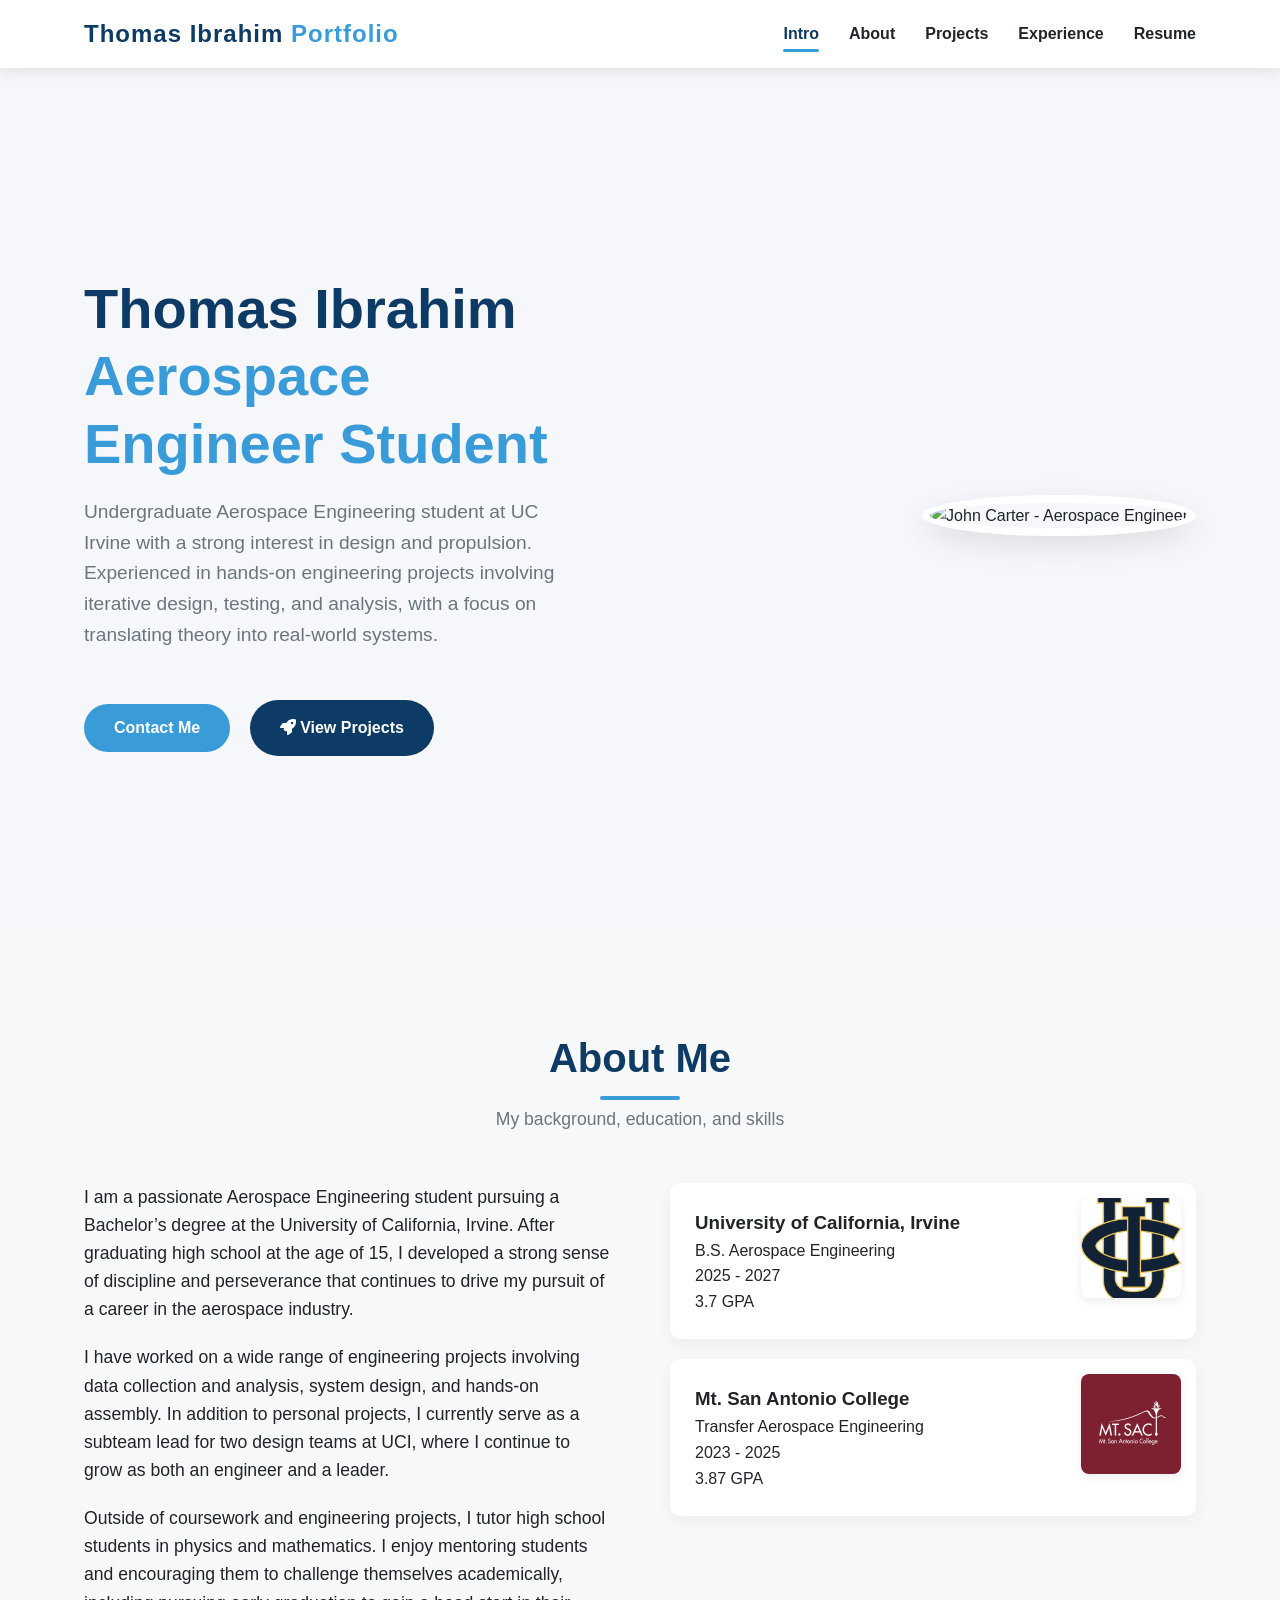
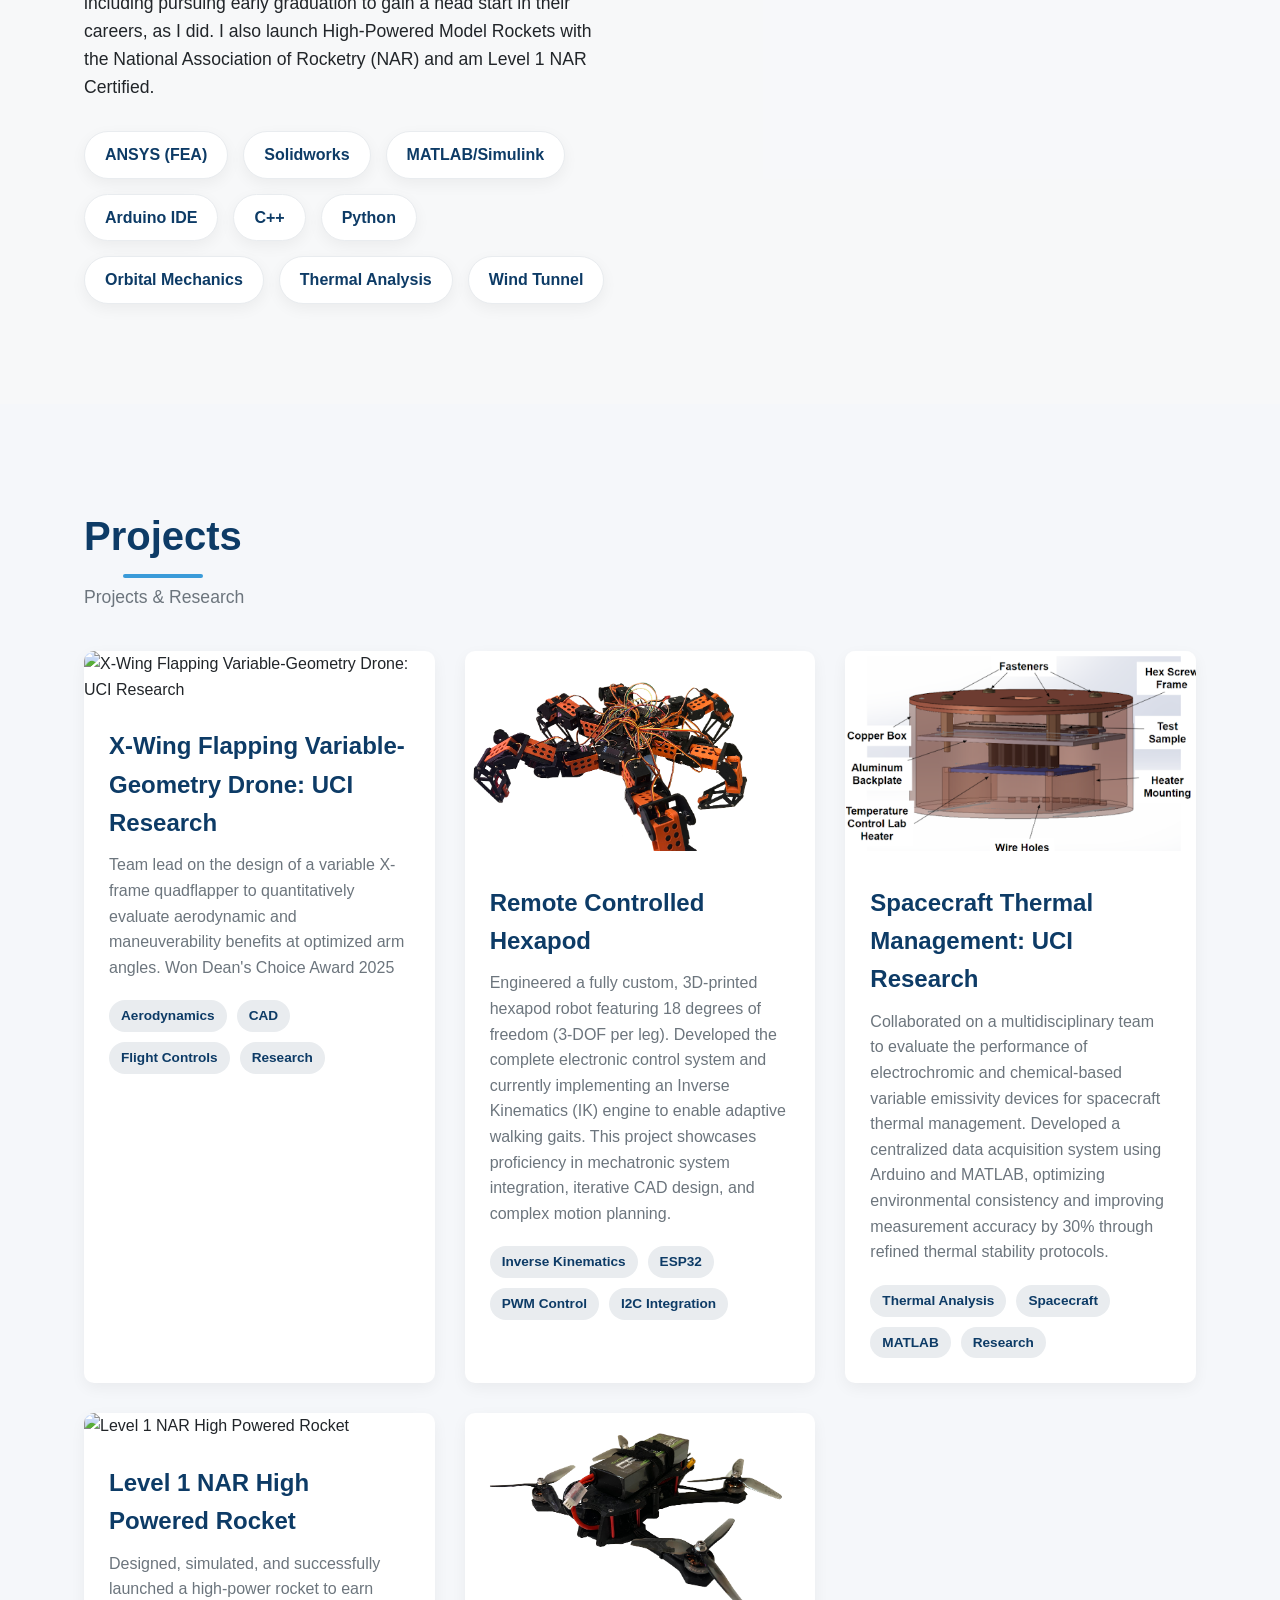
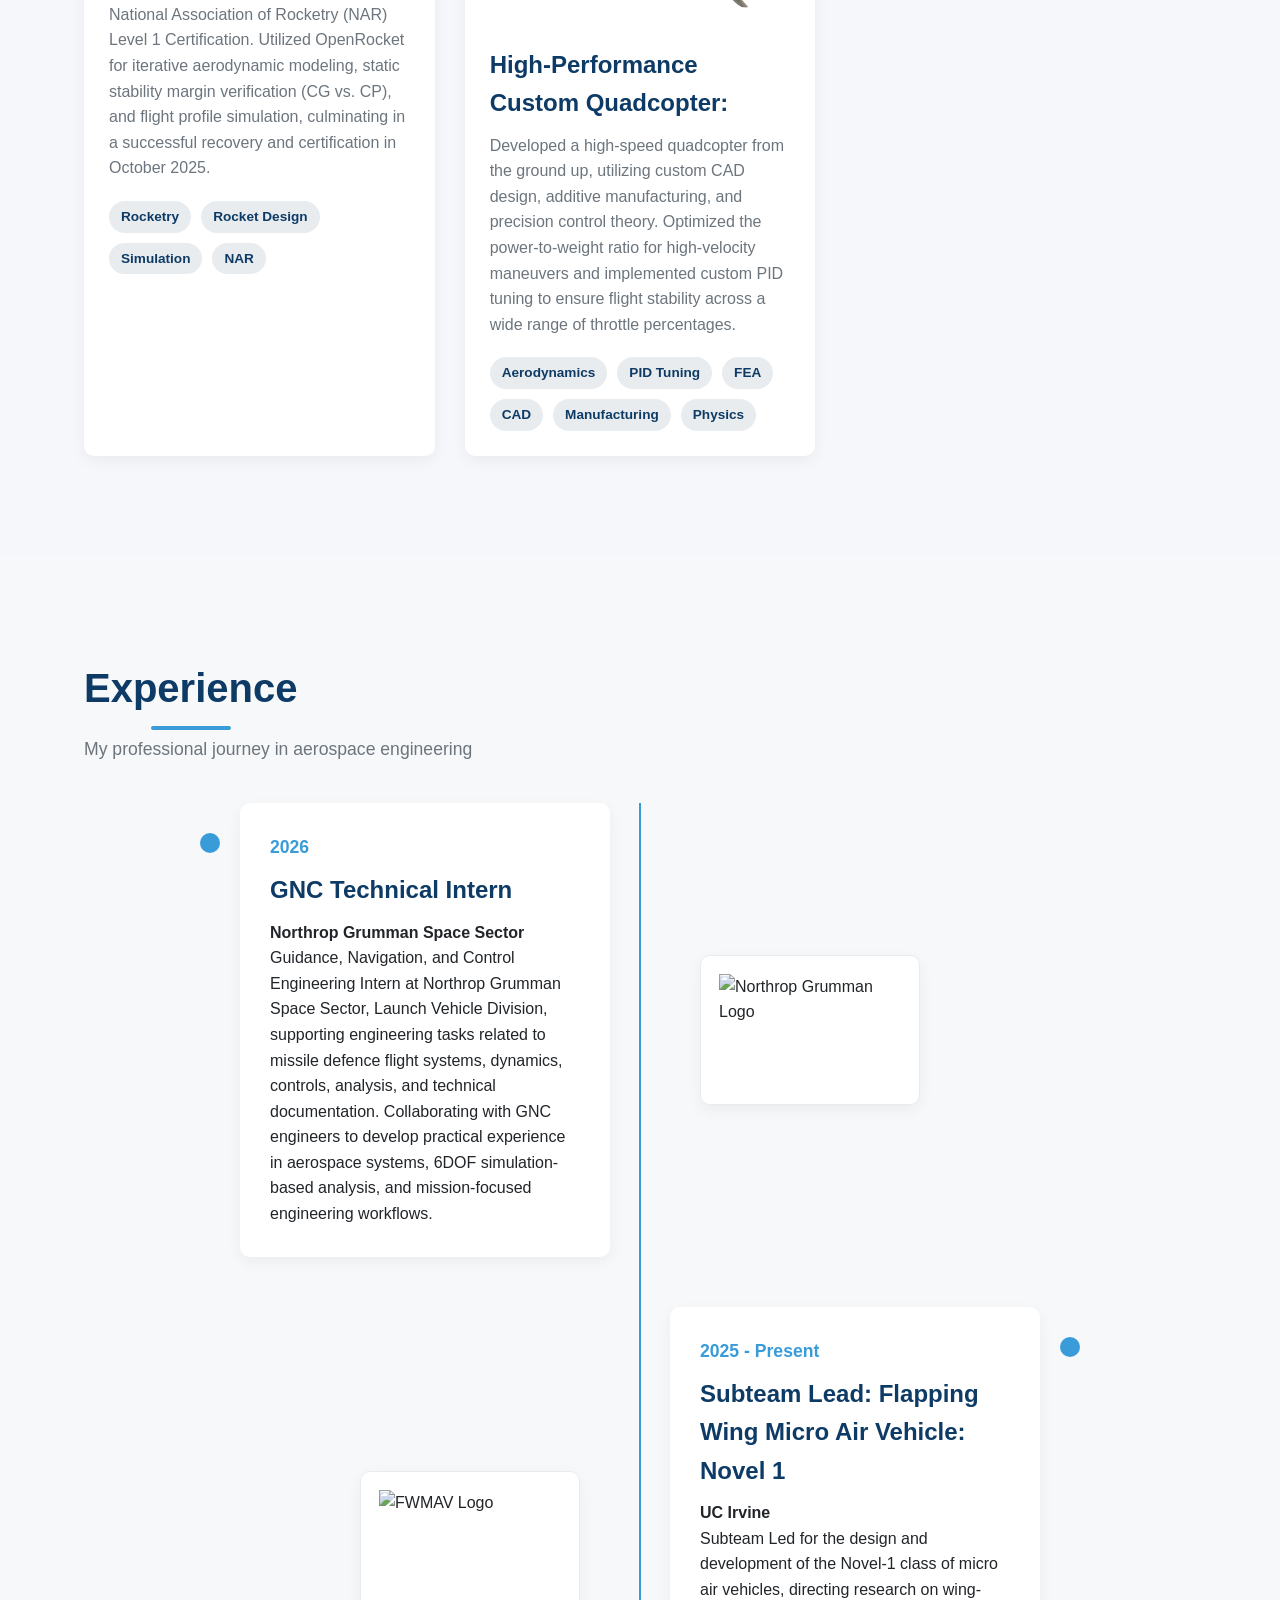
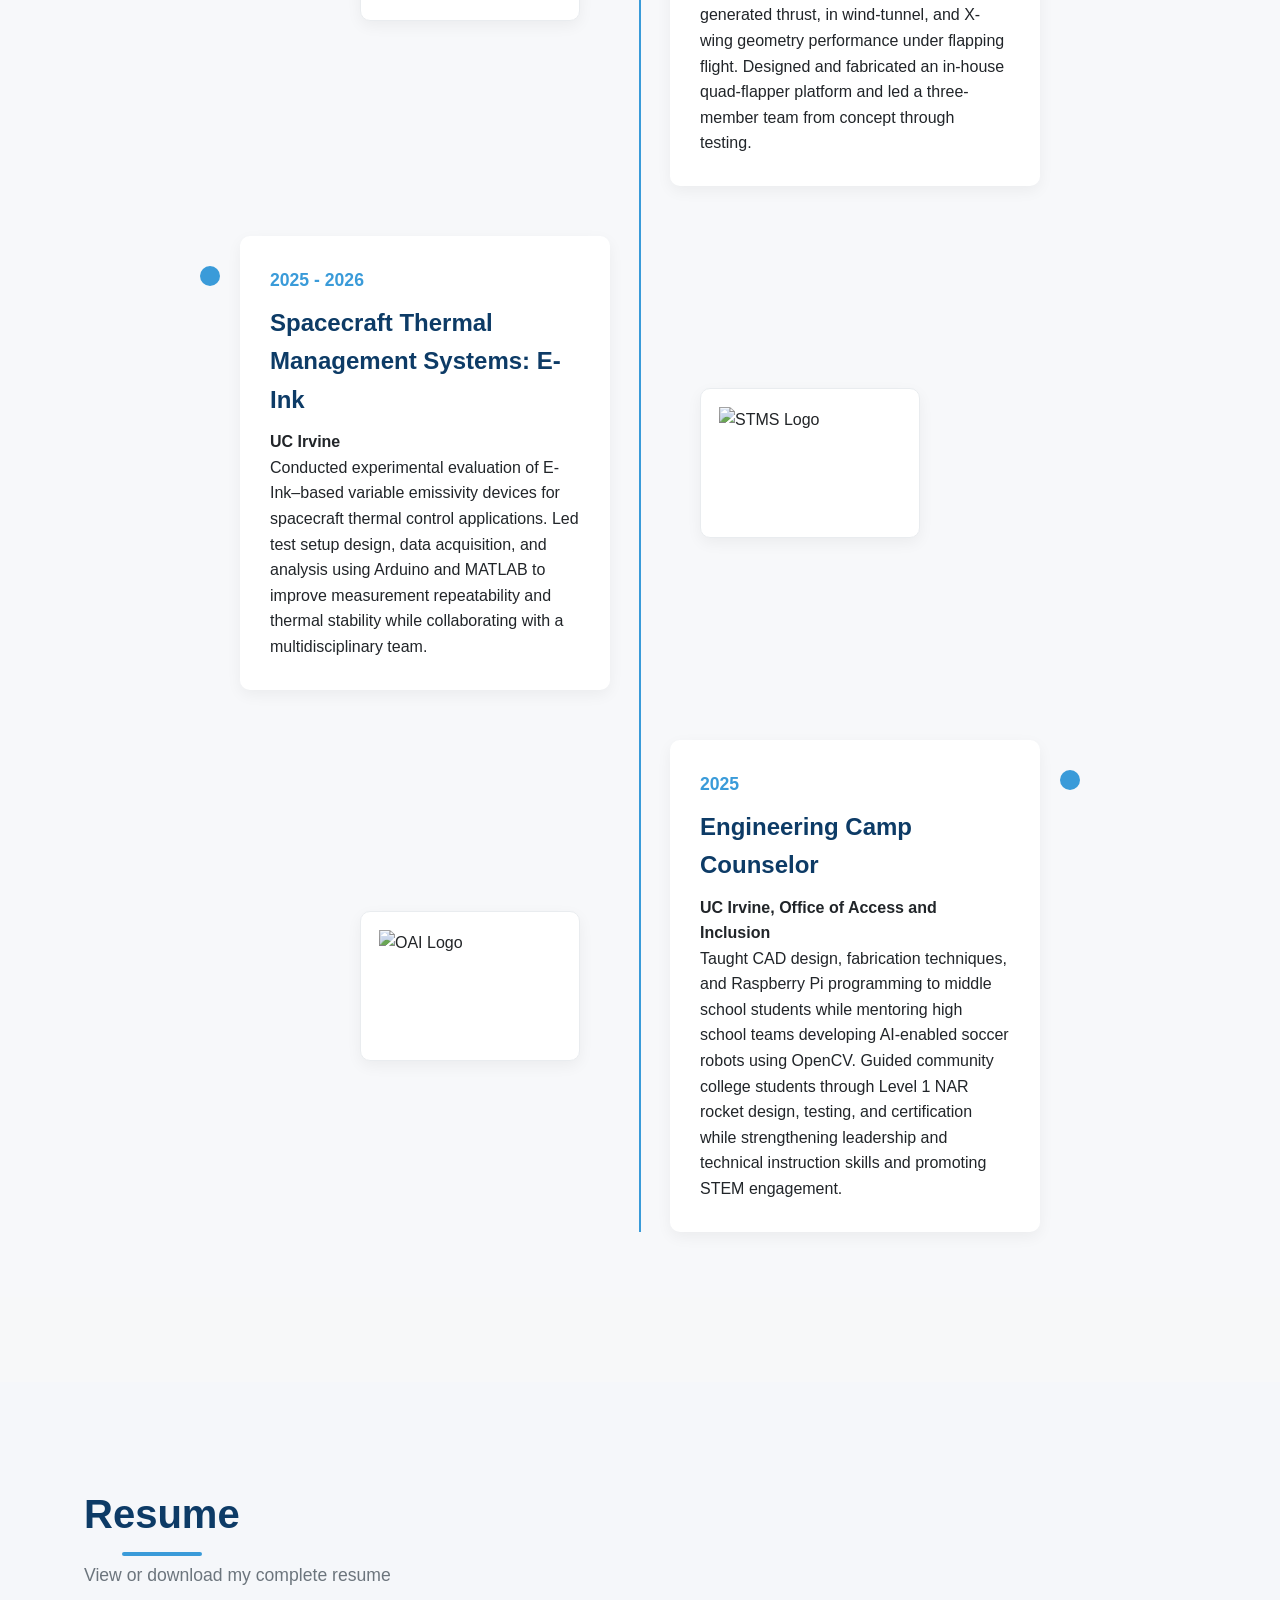
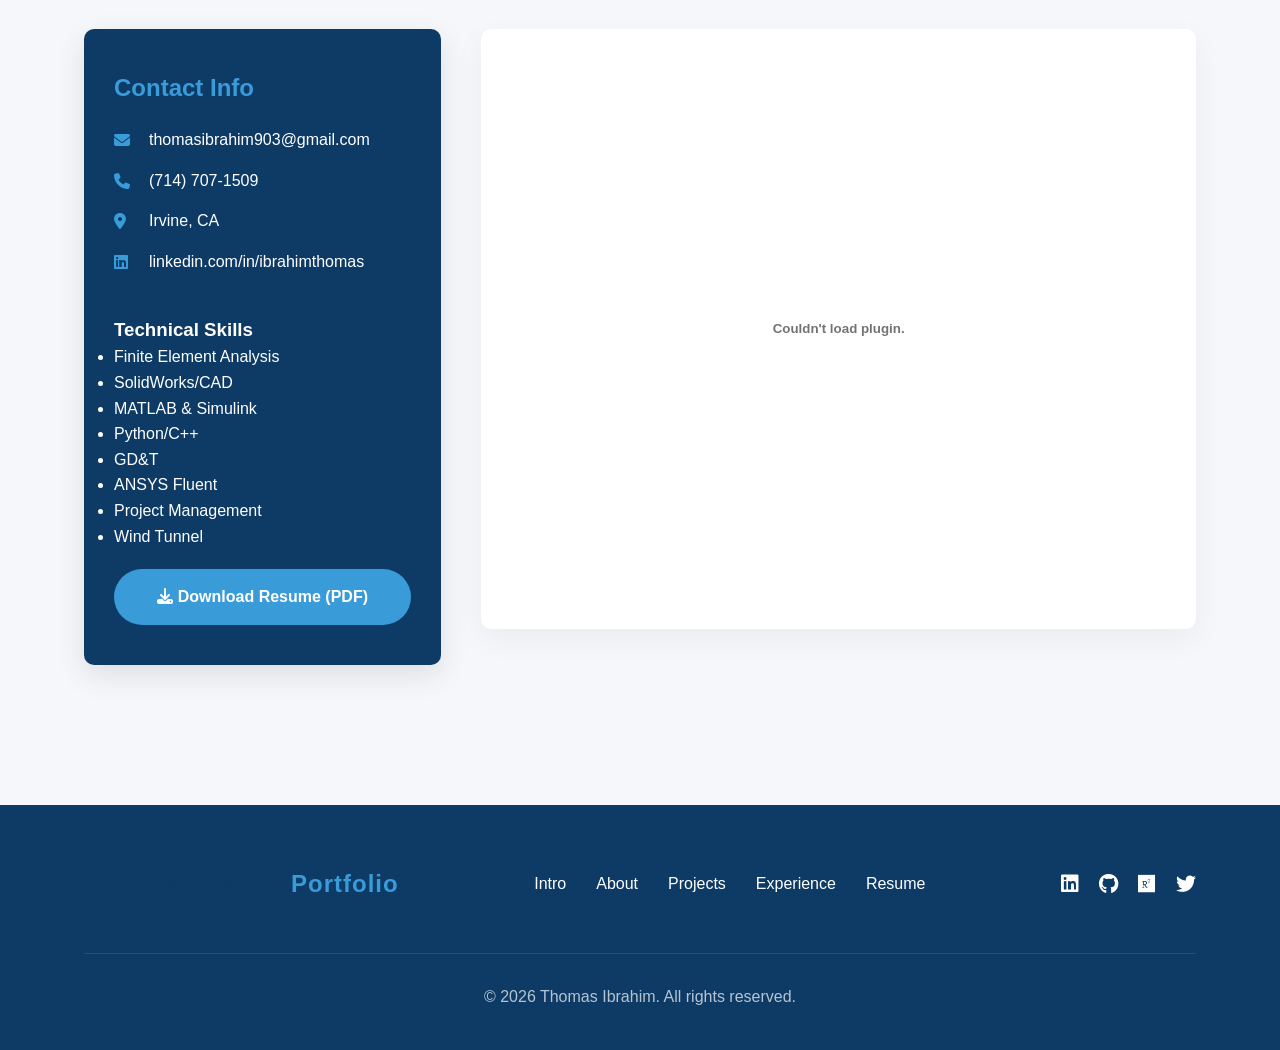
==== commit 5f565ba6: "Update experience section with compressed media" ====
--- a/index.html
+++ b/index.html
@@ -658,6 +658,52 @@
             padding-bottom: 10px;
             border-bottom: 2px solid var(--light-gray);
             font-size: 1.6rem;
+        }
+
+        /* Experience company logos */
+        .experience-logo {
+            position: absolute;
+            top: 50%;
+            transform: translateY(-50%);
+            width: 220px;
+            height: 150px;
+            background-color: white;
+            border-radius: 10px;
+            border: 1px solid var(--light-gray);
+            box-shadow: 0 5px 15px rgba(0, 0, 0, 0.05);
+            display: flex;
+            align-items: center;
+            justify-content: center;
+            padding: 18px;
+            overflow: hidden;
+            transition: var(--transition);
+        }
+
+        .experience-logo:hover {
+            transform: translateY(-50%) scale(1.05);
+            box-shadow: 0 10px 25px rgba(0, 0, 0, 0.1);
+        }
+
+        .experience-logo img {
+            width: 100%;
+            height: 100%;
+            object-fit: contain;
+            filter: grayscale(30%);
+            transition: var(--transition);
+        }
+
+        .experience-logo:hover img {
+            filter: grayscale(0%);
+        }
+
+        /* Odd timeline cards are on the left, so logo goes on the right */
+        .timeline-item:nth-child(odd) .experience-logo {
+            right: 120px;
+        }
+
+        /* Even timeline cards are on the right, so logo goes on the left */
+        .timeline-item:nth-child(even) .experience-logo {
+            left: 120px;
         }
 
         /* Footer */
@@ -953,7 +999,7 @@
                         </div>
                     </div>
                     <div class="intro-photo">
-                        <img src="HeadShotWhite.png" alt="John Carter - Aerospace Engineer" class="profile-photo">
+                        <img src="LinkedInHeadshot.png" alt="John Carter - Aerospace Engineer" class="profile-photo">
                     </div>
                 </div>
             </div>
@@ -1043,30 +1089,53 @@
                 </div>
                 
                 <div class="timeline">
+
+                    <div class="timeline-item">
+                        <div class="timeline-content">
+                            <div class="timeline-date">2026</div>
+                            <h3>GNC Technical Intern</h3>
+                            <h4>Northrop Grumman Space Sector</h4>
+                            <p>Guidance, Navigation, and Control Engineering Intern at Northrop Grumman Space Sector, Launch Vehicle Division, supporting engineering tasks related to missile defence flight systems, dynamics, controls, analysis, and technical documentation. Collaborating with GNC engineers to develop practical experience in aerospace systems, 6DOF simulation-based analysis, and mission-focused engineering workflows.</p>
+                        </div> 
+                        <div class="experience-logo">
+                            <img src="NorthropLogo.png" alt="Northrop Grumman Logo">
+                        </div>
+
+                    </div>
+
                     <div class="timeline-item">
                         <div class="timeline-content">
                             <div class="timeline-date">2025 - Present</div>
-                            <h3>Flapping Wing Micro Air Vehicle: Novel 1</h3>
+                            <h3>Subteam Lead: Flapping Wing Micro Air Vehicle: Novel 1</h3>
                             <h4>UC Irvine</h4>
-                            <p>Led the design and development of the Novel-1 class of micro air vehicles, directing research on wing-generated thrust, in wind-tunnel, and X-wing geometry performance under flapping flight. Designed and fabricated an in-house quad-flapper platform and led a three-member team from concept through testing.</p>
+                            <p>Subteam Led for the design and development of the Novel-1 class of micro air vehicles, directing research on wing-generated thrust, in wind-tunnel, and X-wing geometry performance under flapping flight. Designed and fabricated an in-house quad-flapper platform and led a three-member team from concept through testing.</p>
+                        </div>
+                        <div class="experience-logo">
+                            <img src="FWMAVLogo.png" alt="FWMAV Logo">
                         </div>
                     </div>
                     
                     <div class="timeline-item">
                         <div class="timeline-content">
-                            <div class="timeline-date">2025 - Present</div>
+                            <div class="timeline-date">2025 - 2026</div>
                             <h3>Spacecraft Thermal Management Systems: E-Ink</h3>
                             <h4>UC Irvine</h4>
                             <p>Conducted experimental evaluation of E-Ink–based variable emissivity devices for spacecraft thermal control applications. Led test setup design, data acquisition, and analysis using Arduino and MATLAB to improve measurement repeatability and thermal stability while collaborating with a multidisciplinary team.</p>
+                        </div>
+                        <div class="experience-logo">
+                            <img src="stms3.png" alt="STMS Logo">
                         </div>
                     </div>
                     
                     <div class="timeline-item">
                         <div class="timeline-content">
                             <div class="timeline-date">2025</div>
-                            <h3>Engineering Camp Councelor</h3>
+                            <h3>Engineering Camp Counselor</h3>
                             <h4>UC Irvine, Office of Access and Inclusion</h4>
                             <p>Taught CAD design, fabrication techniques, and Raspberry Pi programming to middle school students while mentoring high school teams developing AI-enabled soccer robots using OpenCV. Guided community college students through Level 1 NAR rocket design, testing, and certification while strengthening leadership and technical instruction skills and promoting STEM engagement.</p>
+                        </div>
+                        <div class="experience-logo">
+                            <img src="inclusion-oai.png" alt="OAI Logo">
                         </div>
                     </div>
                 </div>
@@ -1190,13 +1259,19 @@
             {
                 id: 1,
                 title: "X-Wing Flapping Variable-Geometry Drone: UCI Research",
-                description: "Team lead on the design of a variable X-frame quadflapper to quantitatively evaluate aerodynamic and maneuverability benefits at optimized arm angles.",
+                description: "Team lead on the design of a variable X-frame quadflapper to quantitatively evaluate aerodynamic and maneuverability benefits at optimized arm angles. Won Dean's Choice Award 2025",
                 longDescription: "X-Wing subteam lead at Flapping-Wing Micro Air Vehicles UCI research design project. Designed a variable X-Wing confiugration to take advantage of optimized arm angles at different altitudes during flight. Tested and experimented with clap angles and gear ratios to produce efficient thrust. Directed team members and supervised assembly and testing of flapping sub assembly. Produced ~100 grams of thrust at 1400 POT per flapping assembly.",
-                image: "xmovegif.gif",
+                image: "Novel1Gamma2.gif",
                 tags: ["Aerodynamics", "CAD", "Flight Controls", "Research"],
 
                 gallery: [
-                    "xmovegif.gif",
+                    "Novel1Gamma2.gif",
+                    "Novel1Fly.gif",
+                    "attachments/Novel1IsoIRL.jpeg",
+                    "attachments/Novel1IsoIRL2.jpeg",
+                    "attachments/Novel1Dean1.jpeg",
+                    "attachments/Novel1Dean2.JPG",
+                    "attachments/Novel1Dean3.jpeg",
                     "XIso.png",
                     "Xside.png",
                     "Subass.png",
@@ -1212,6 +1287,7 @@
                 image: "SpidIso.png",
                 tags: ["Inverse Kinematics", "ESP32", "PWM Control","I2C Integration"],
                 gallery: [
+                    "Hexapod2.gif",
                     "SpidIso.png",
                     "SpidFront.png",
                     "SpideSide (1).png",
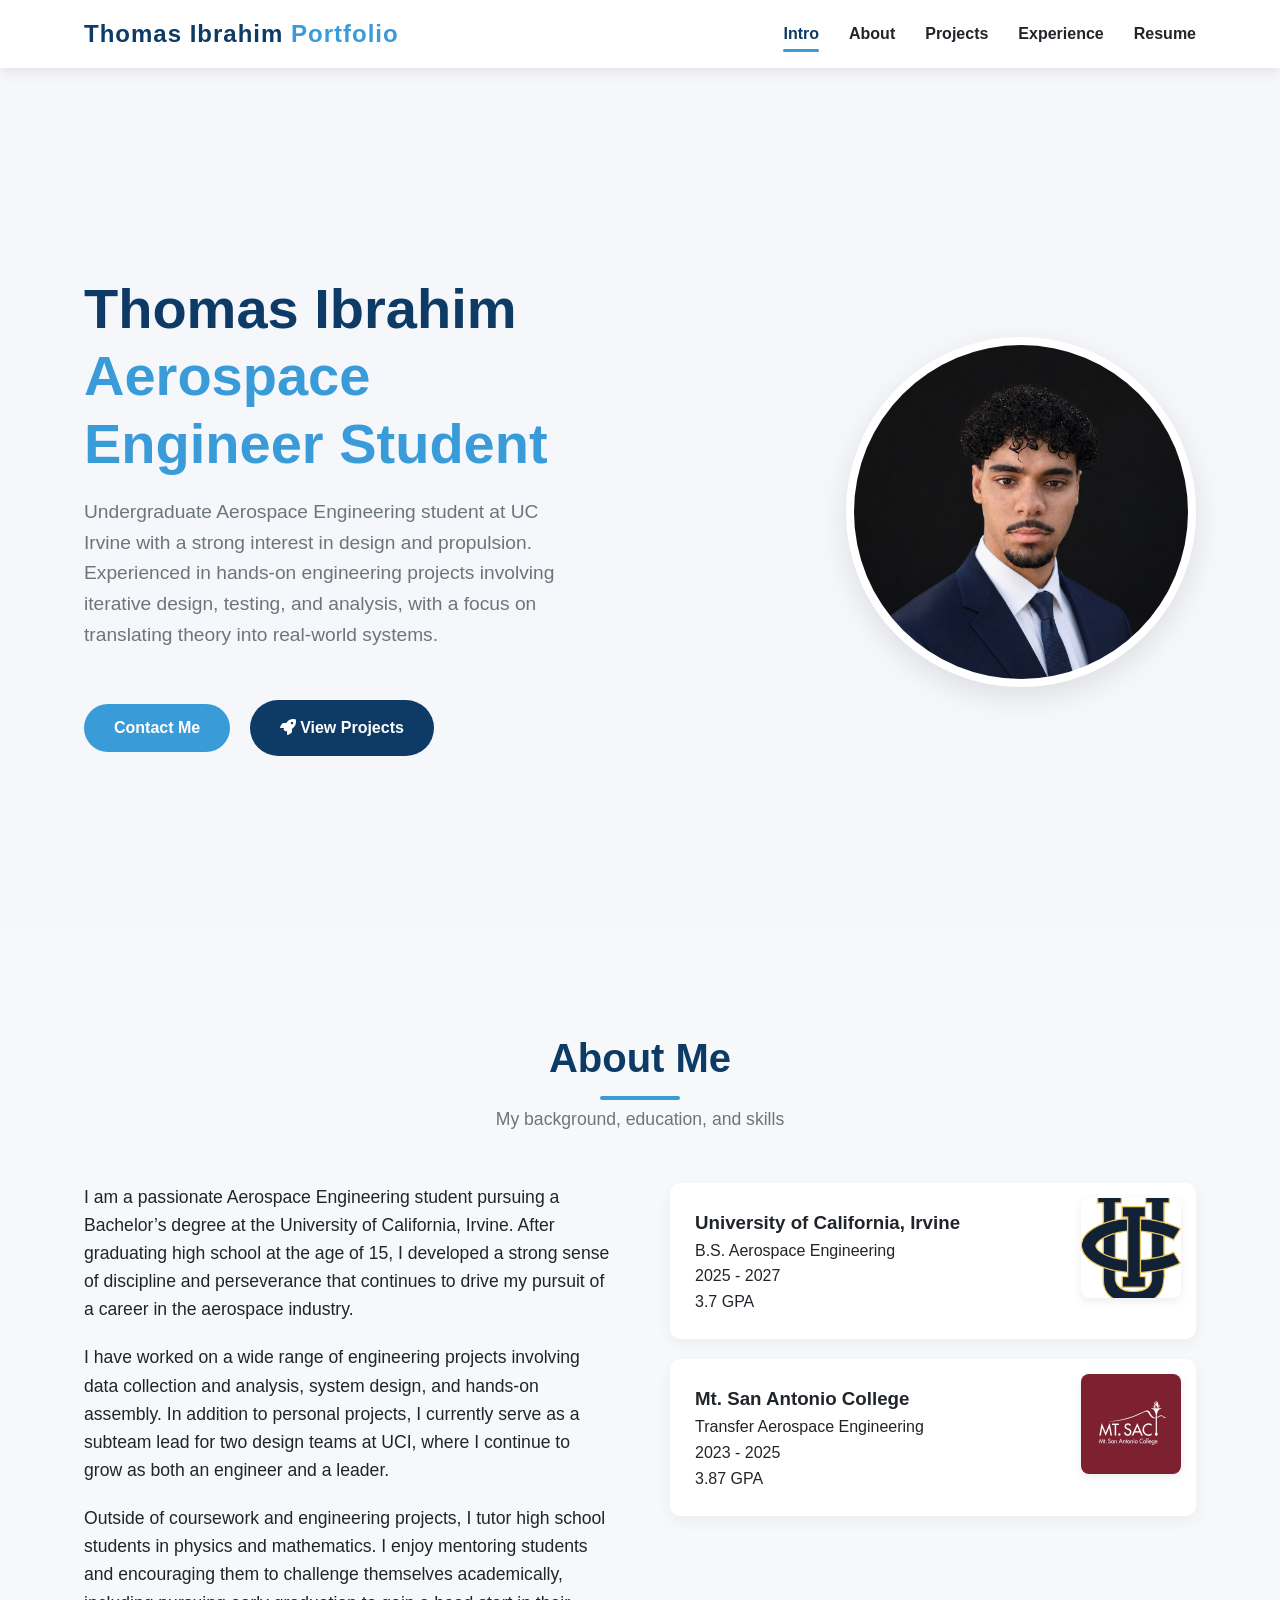
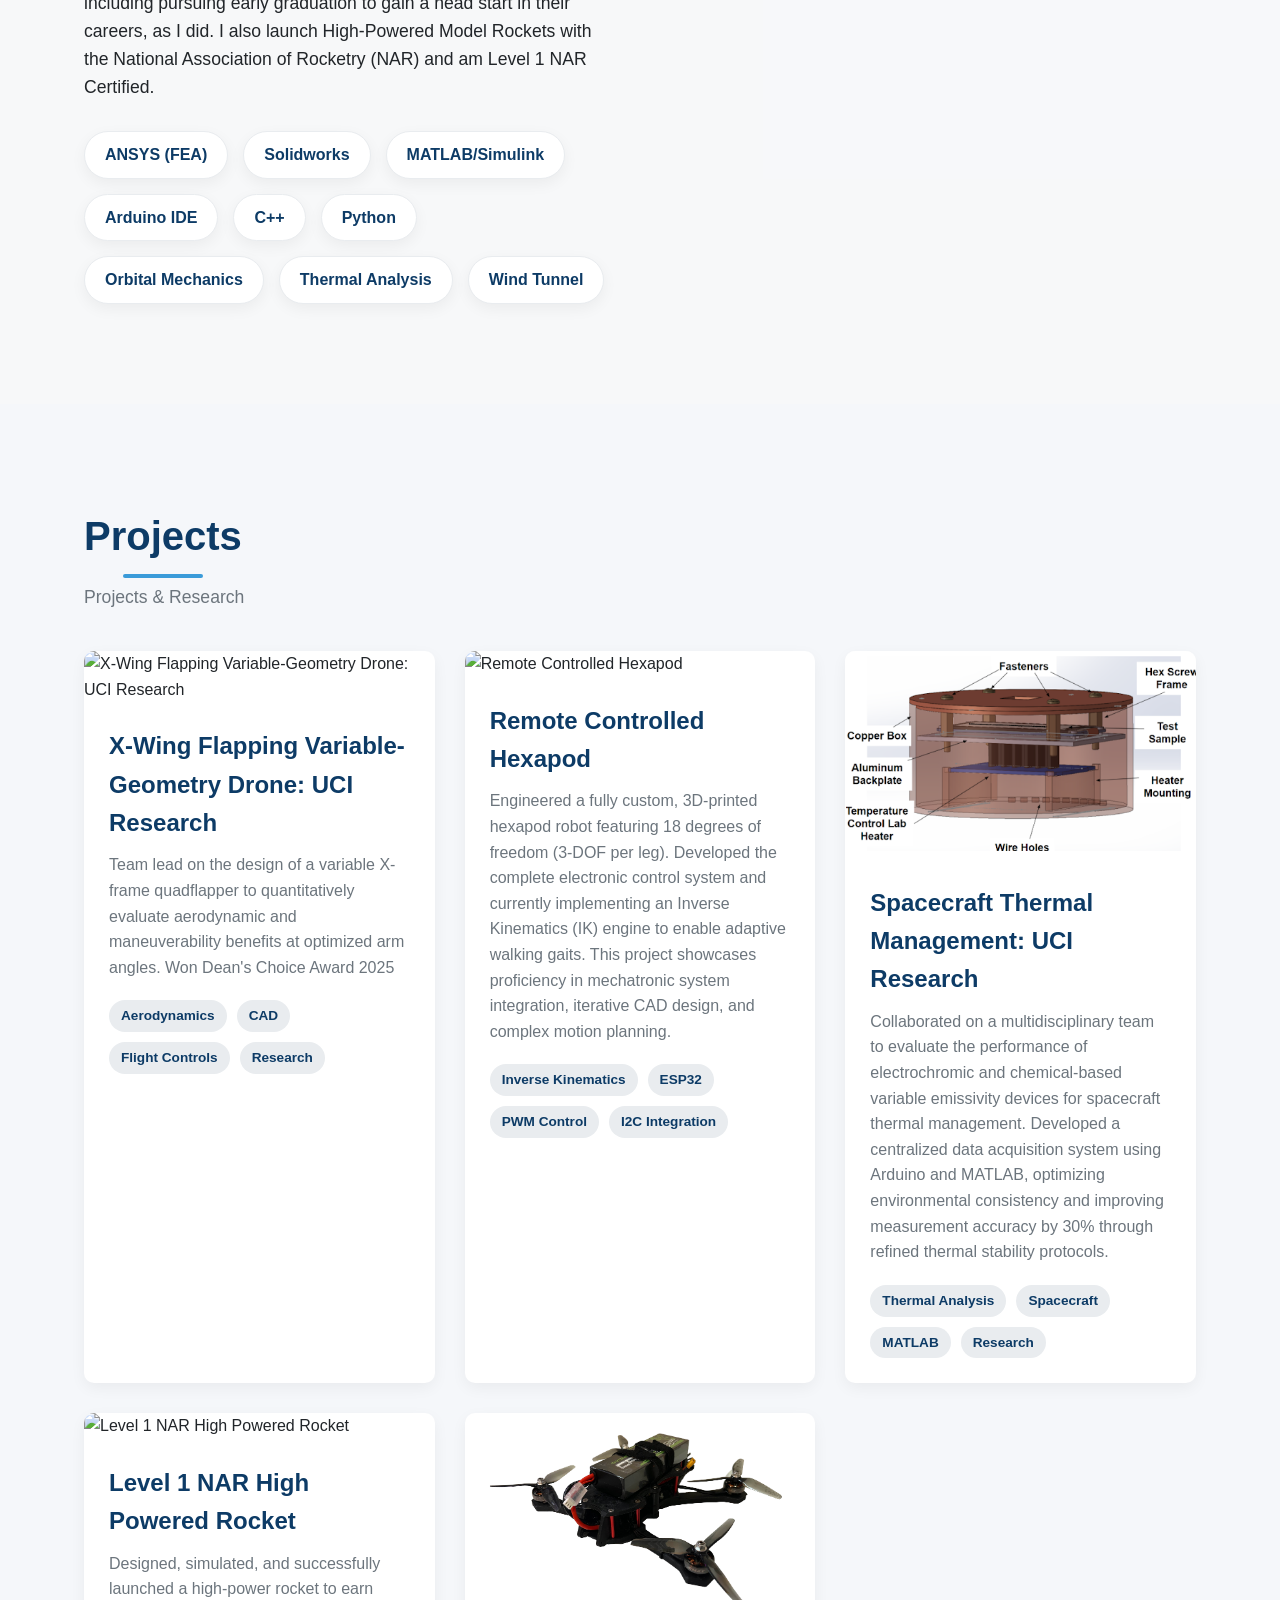
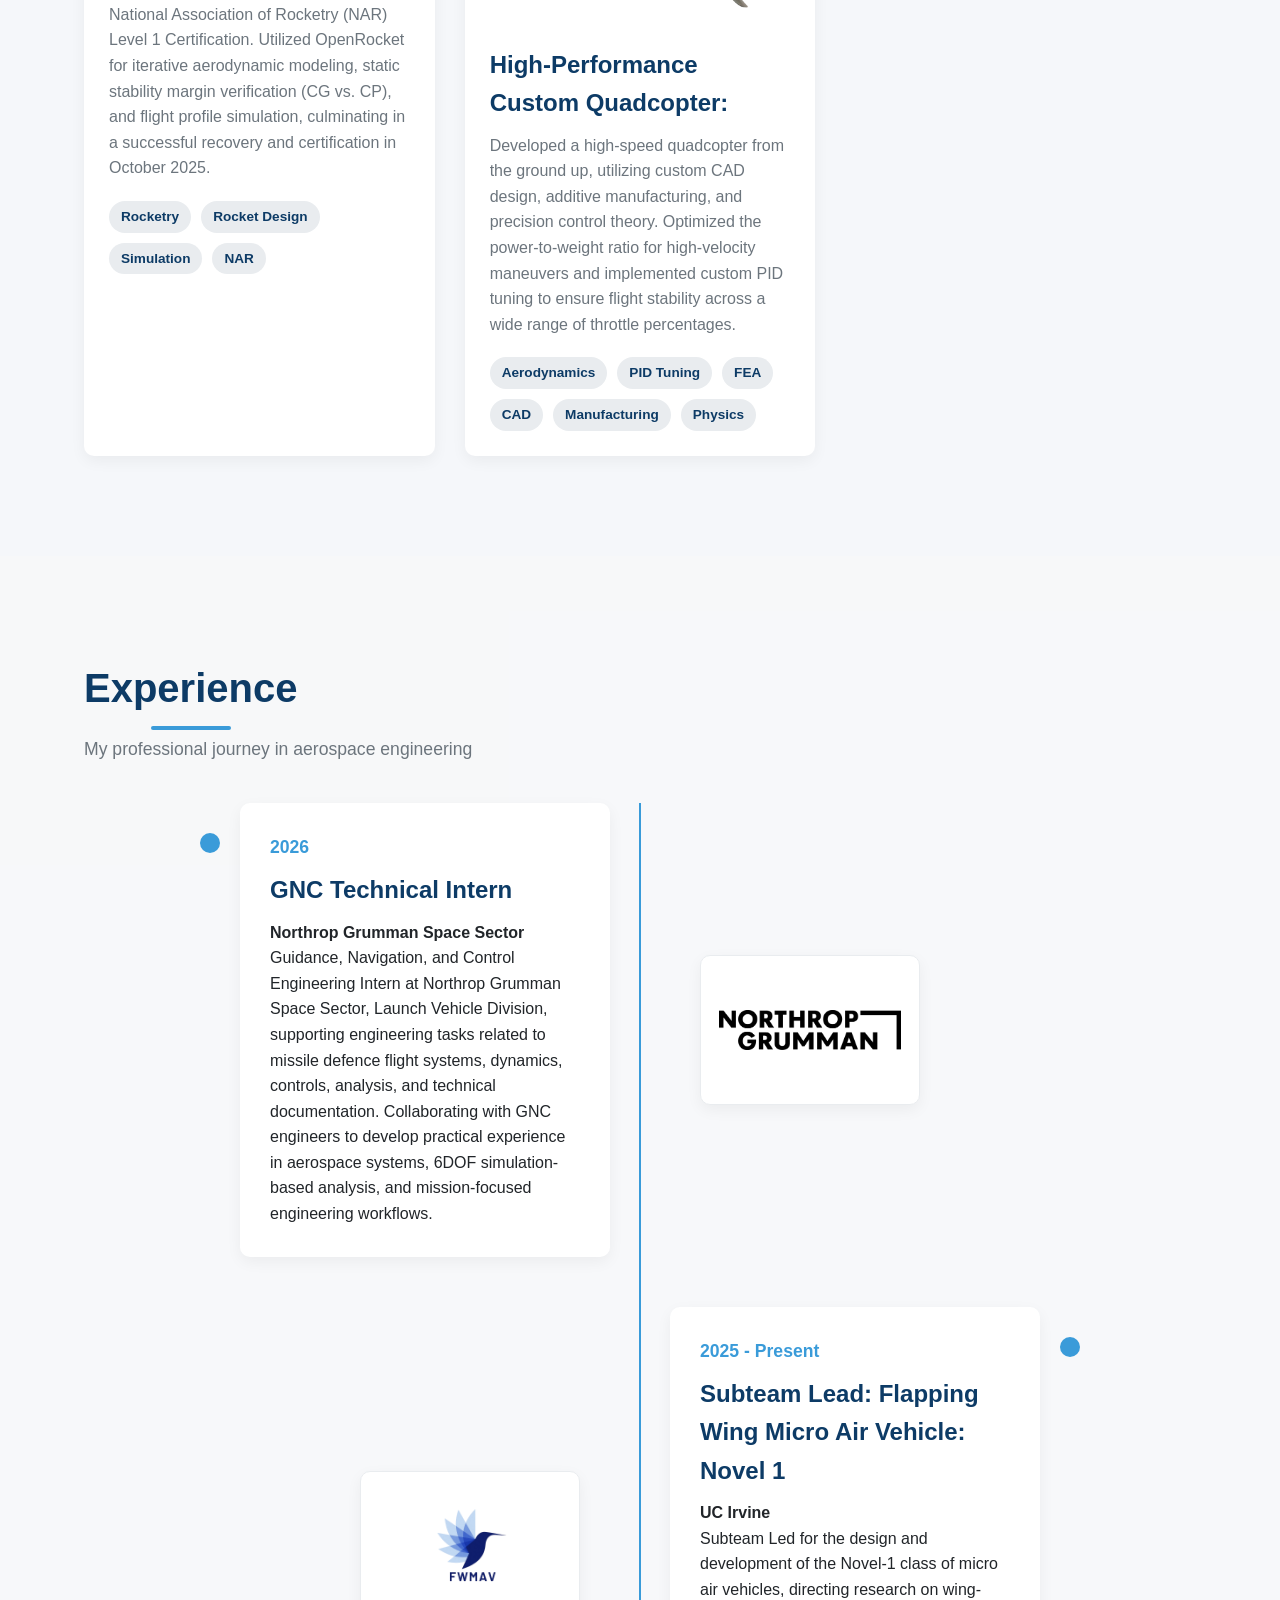
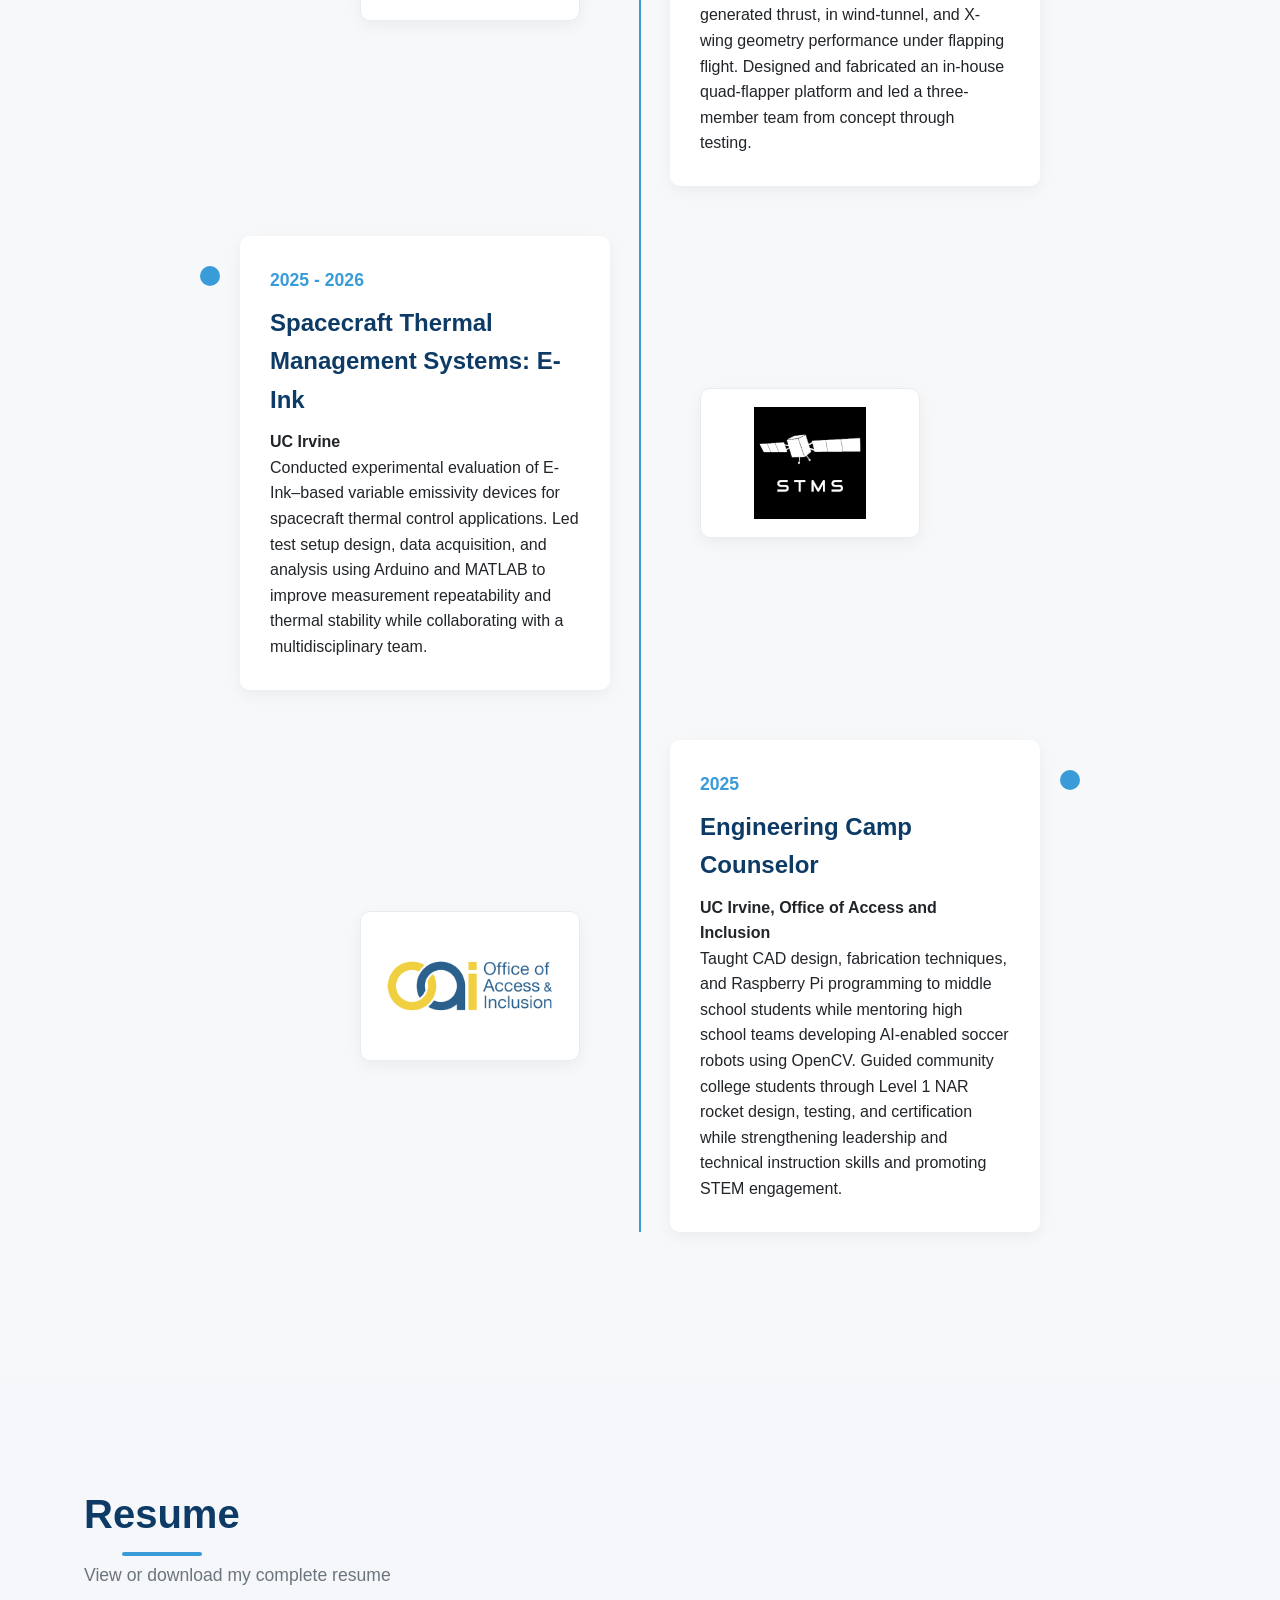
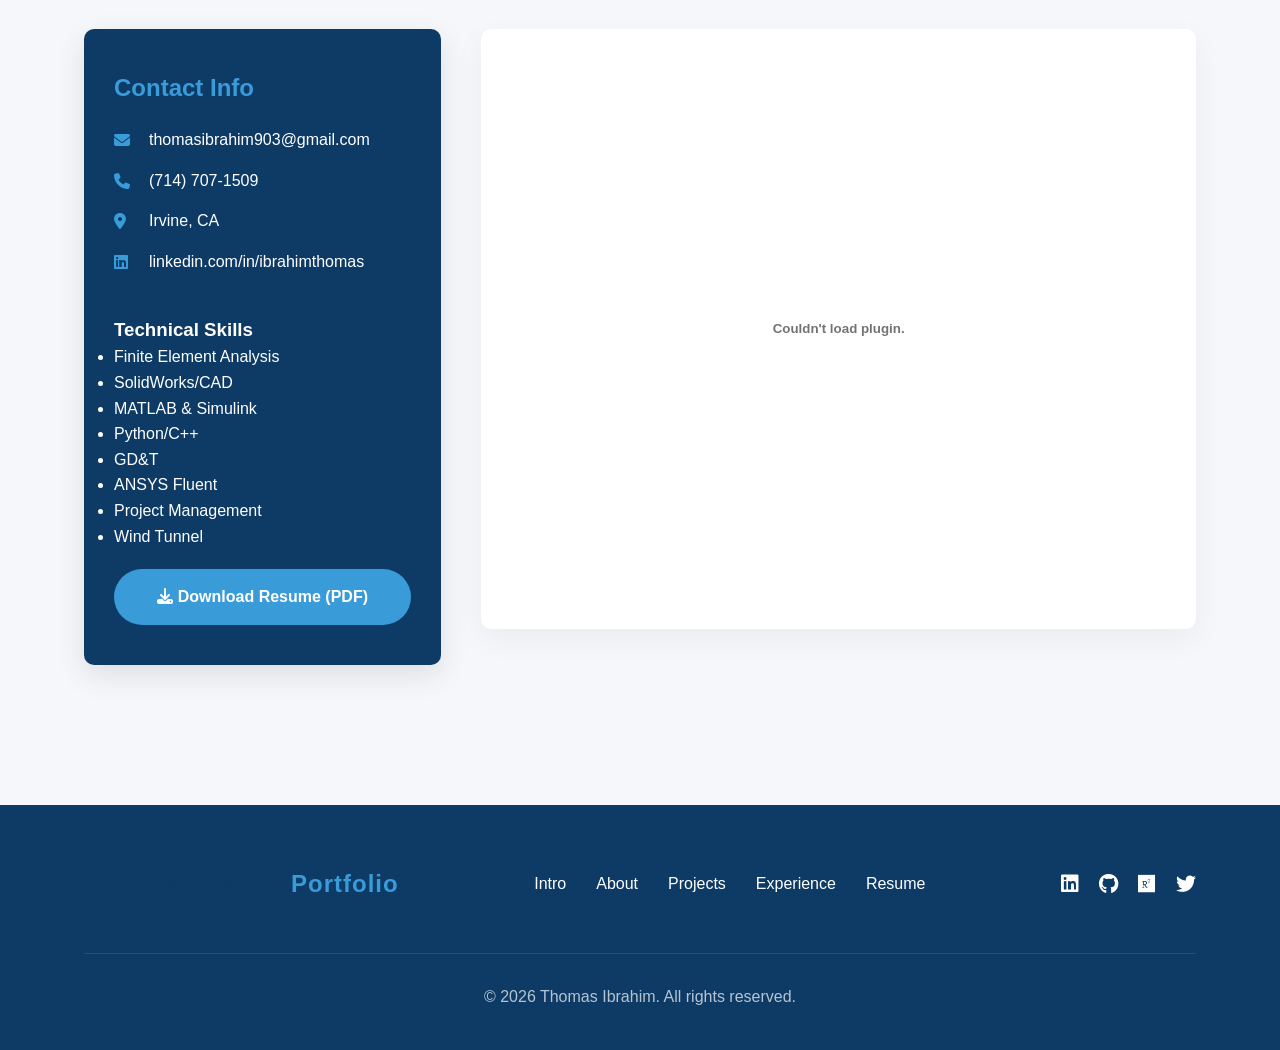
==== commit 69b37fbf: "Added Hexapod Gif" ====
--- a/index.html
+++ b/index.html
@@ -1284,7 +1284,7 @@
                 title: "Remote Controlled Hexapod",
                 description: "Engineered a fully custom, 3D-printed hexapod robot featuring 18 degrees of freedom (3-DOF per leg). Developed the complete electronic control system and currently implementing an Inverse Kinematics (IK) engine to enable adaptive walking gaits. This project showcases proficiency in mechatronic system integration, iterative CAD design, and complex motion planning.",
                 longDescription: "This project focuses on the development of an autonomous 18-DOF hexapod walking platform, designed to bridge the gap between static mechanical design and dynamic locomotion. The process began with the CAD-based design of a modular leg architecture, where each limb features three active joints—the Coxa, Femur, and Tibia. Utilizing high-strength 3D-printed components, I engineered the chassis to house a centralized control circuit and a high-current power distribution system capable of managing the peak stall current of 18 simultaneous servos.The core technical challenge lies in the implementation of the Inverse Kinematics (IK) model. Unlike traditional 'hard-coded' movement, an IK-based system calculates the necessary joint angles (theta_1, theta_2, theta_3) in real-time to place the end-effector (the foot) at a specific coordinate (x, y, z) in 3D space. This requires solving geometric relationships for each leg's unique frame of reference, often represented by the Law of Cosines or Denavit-Hartenberg (D-H) parameters. Currently in the software development phase, the project is moving toward implementing tripod and ripple gaits, which ensure the robot's Center of Gravity (CoG) remains within the support polygon formed by the grounded legs. This work-in-progress serves as a deep dive into mechatronic system stability, signal processing, and the mathematical foundations of legged locomotion.",
-                image: "SpidIso.png",
+                image: "Hexapod2.gif",
                 tags: ["Inverse Kinematics", "ESP32", "PWM Control","I2C Integration"],
                 gallery: [
                     "Hexapod2.gif",
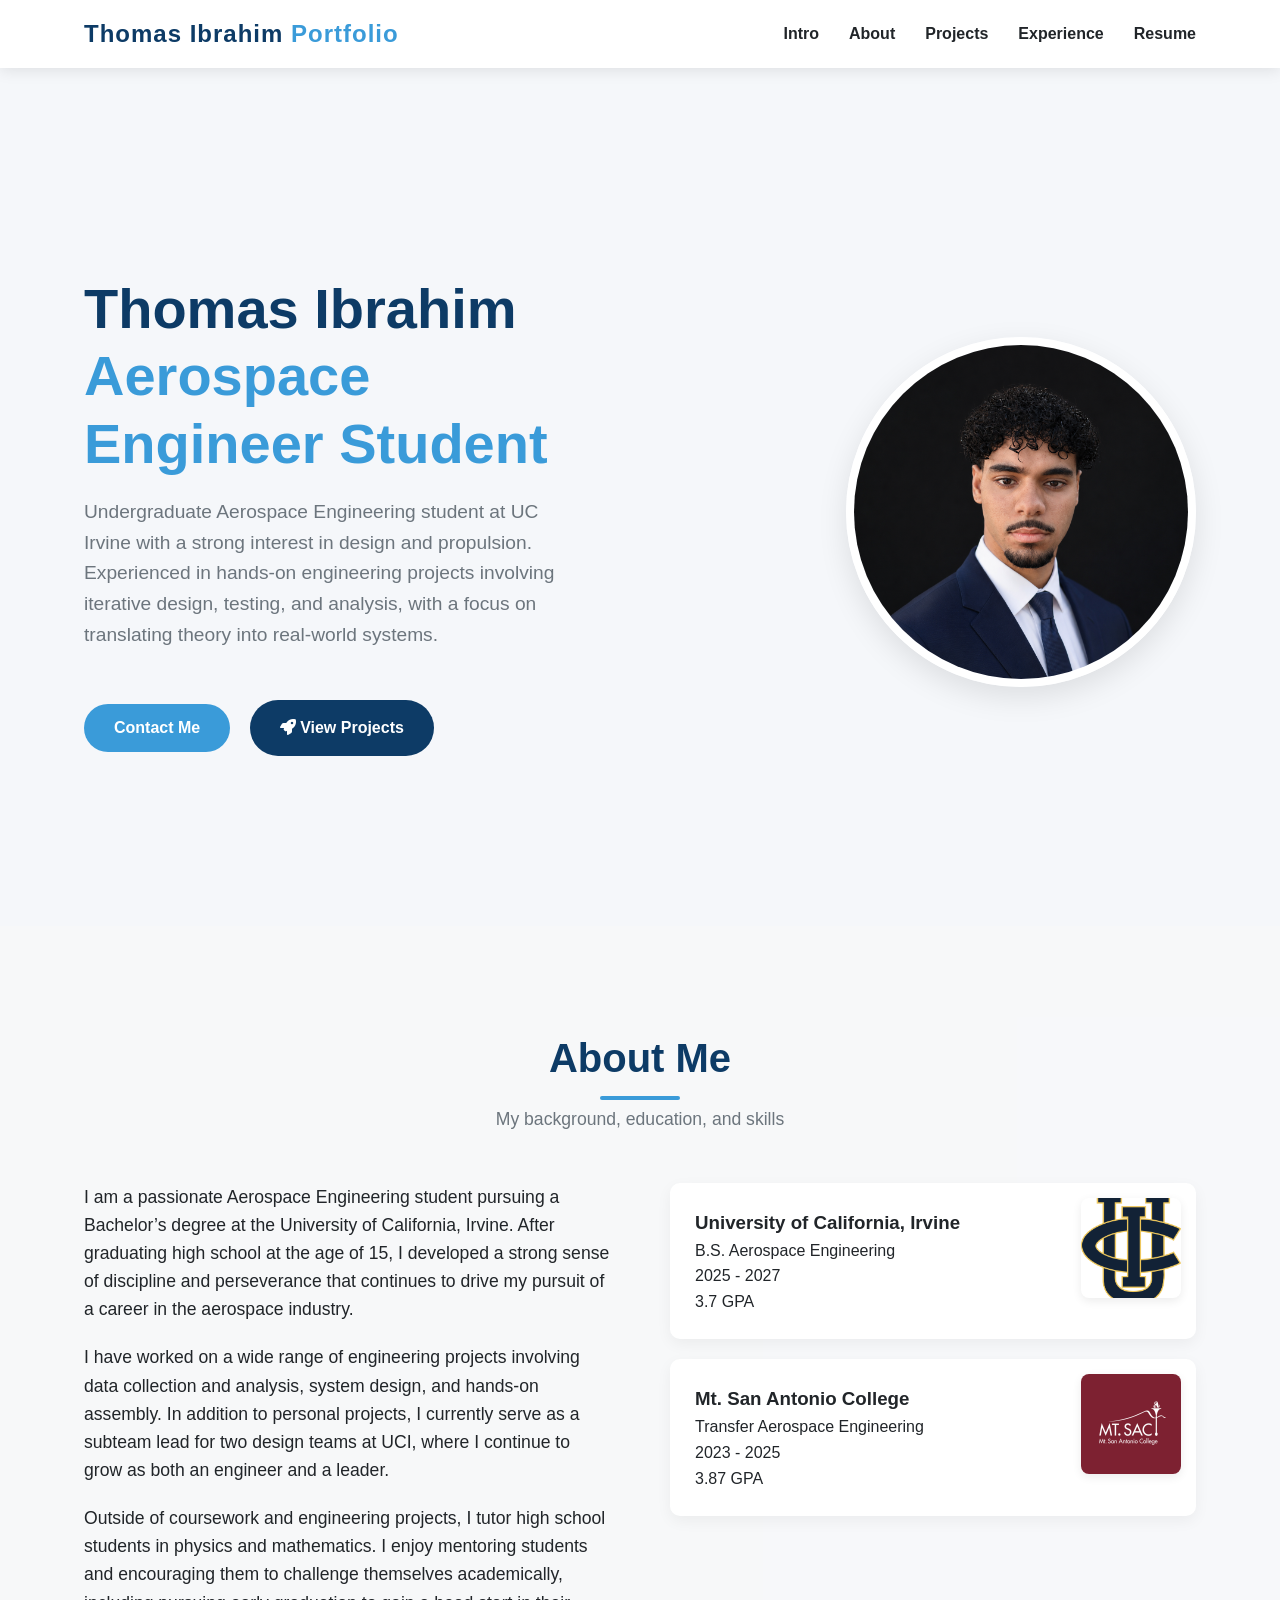
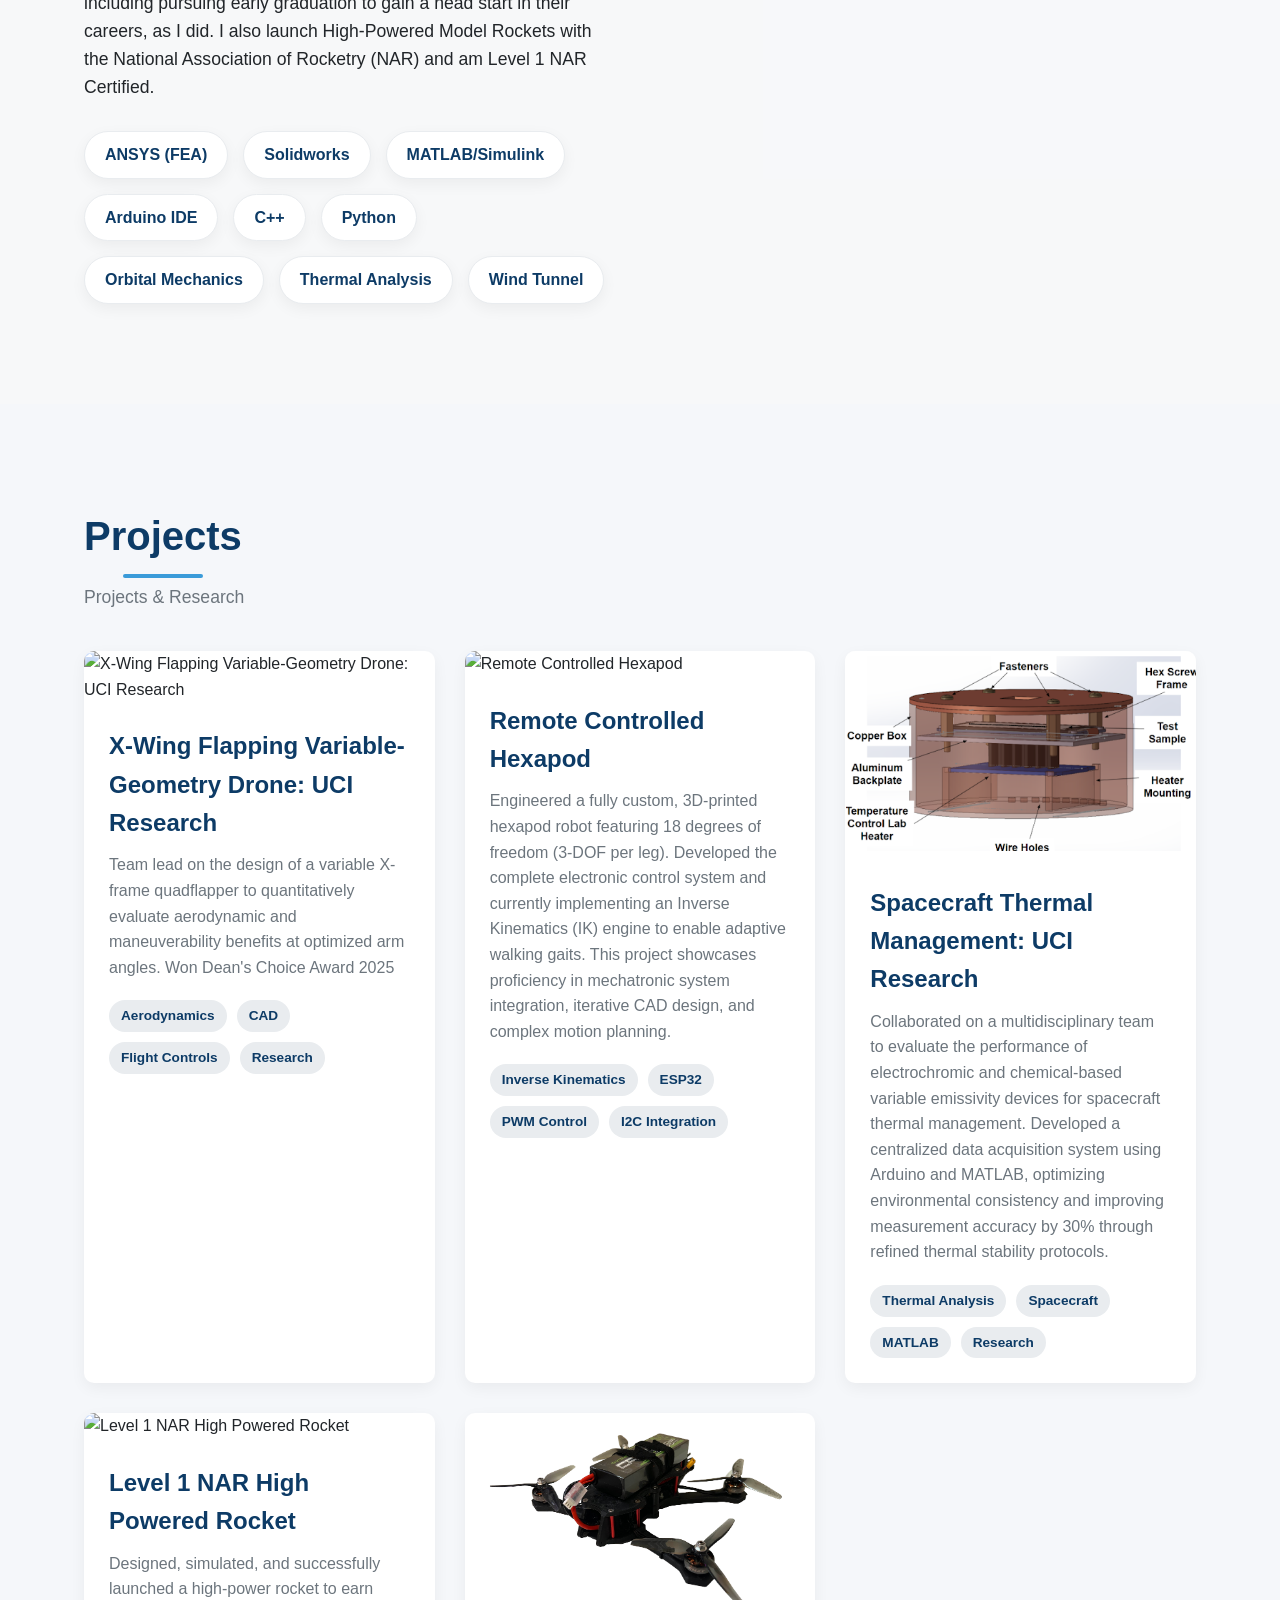
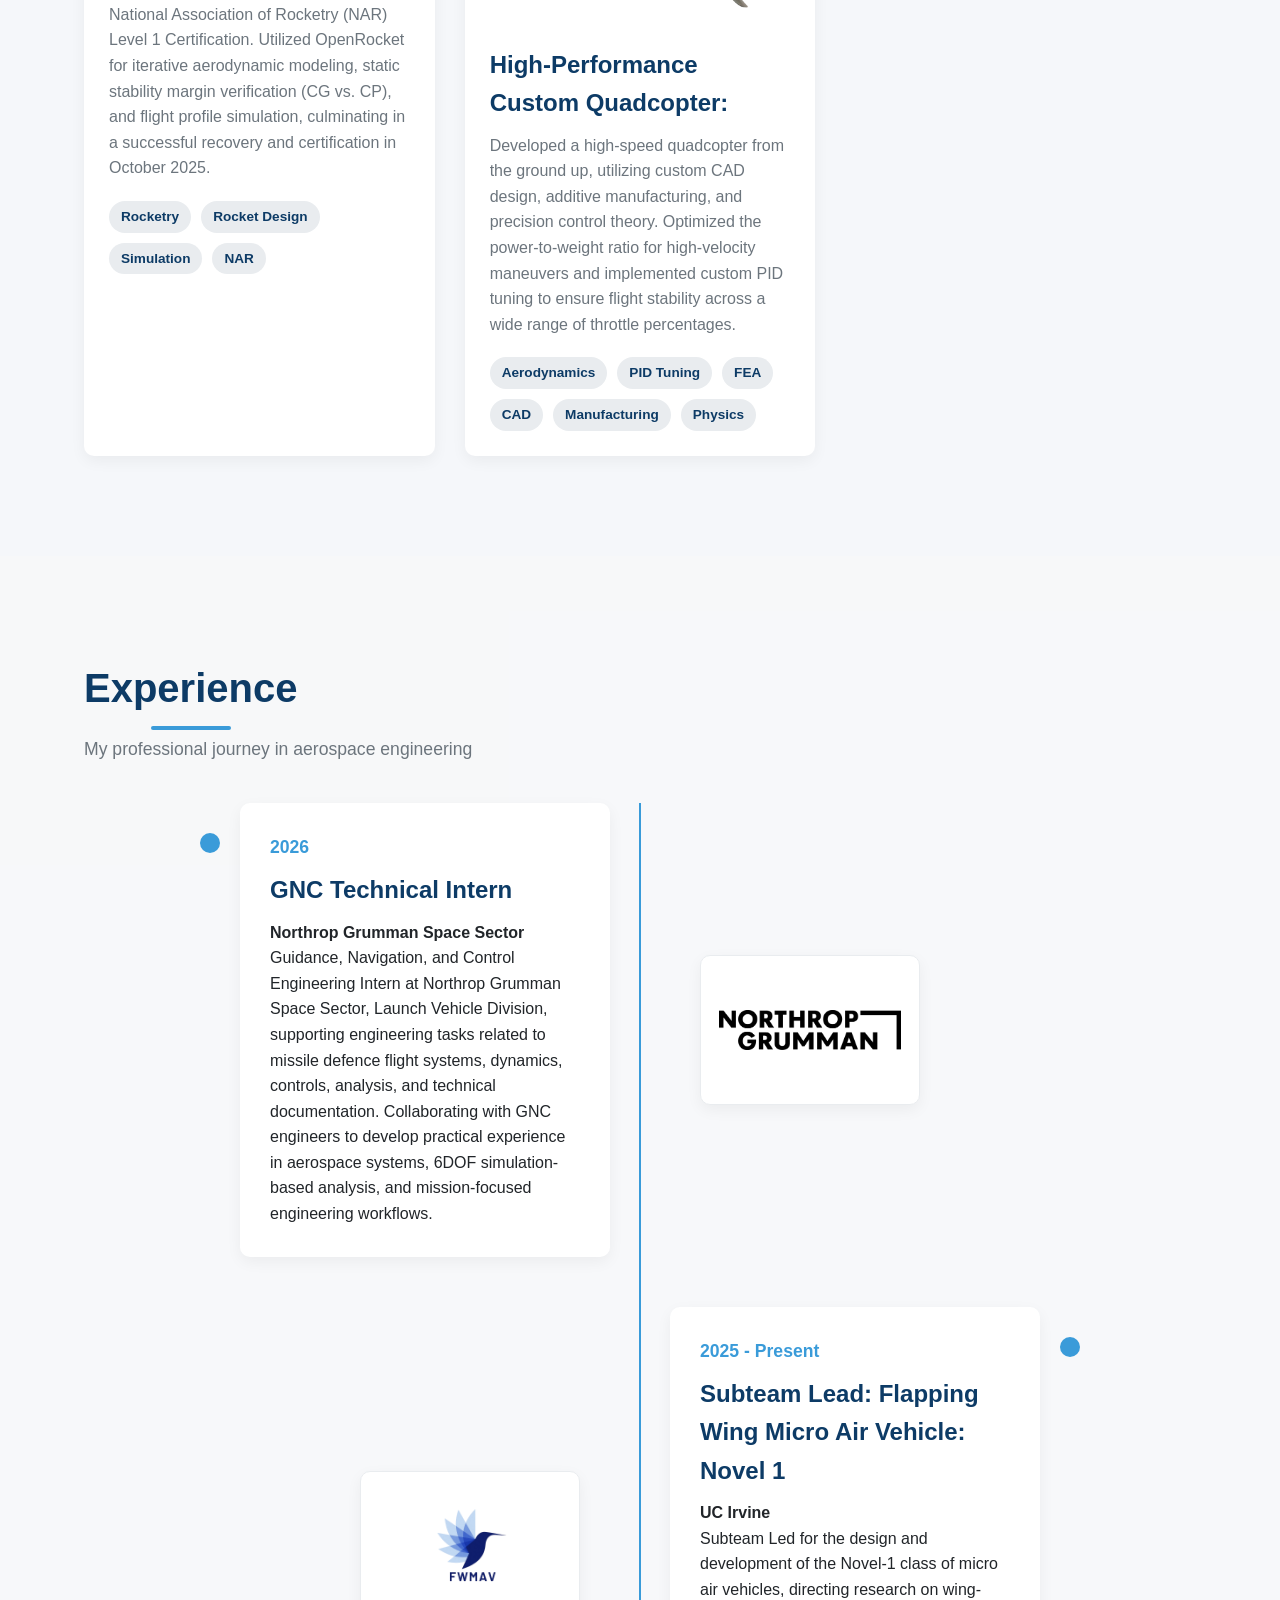
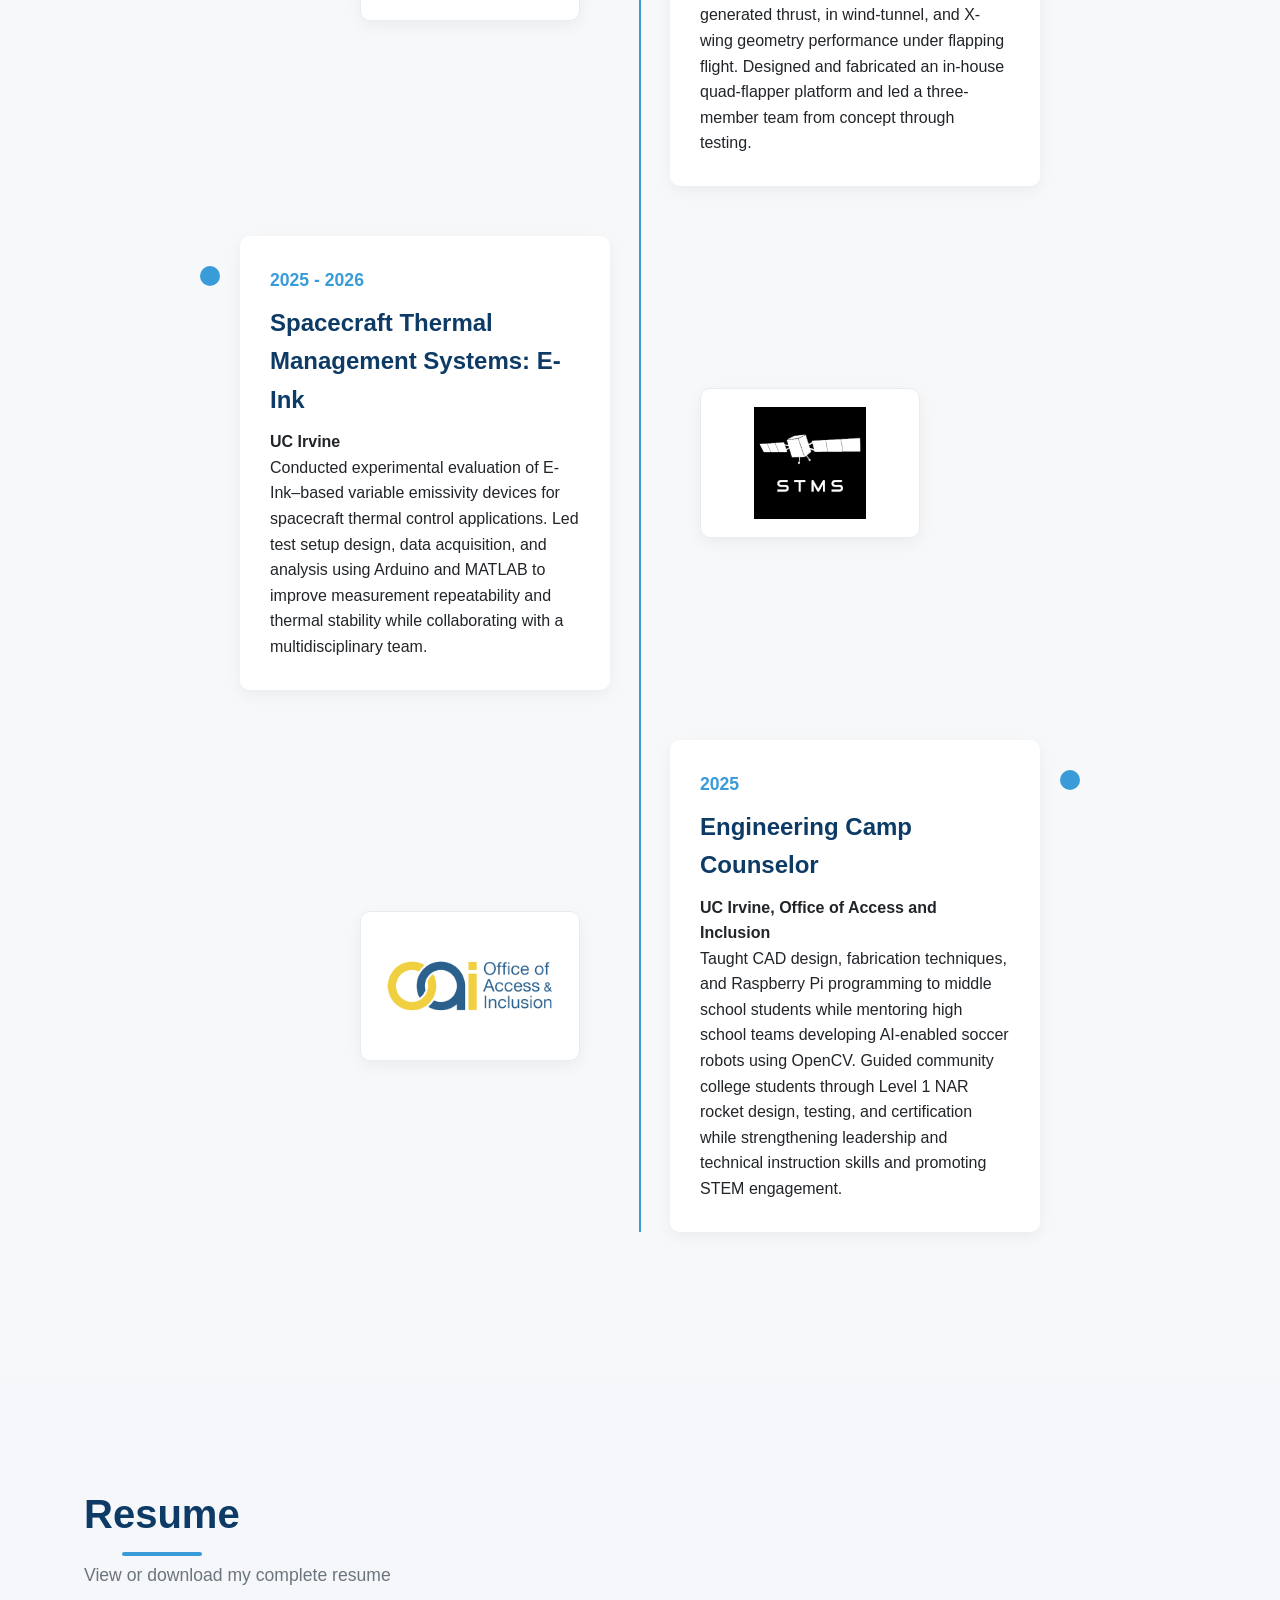
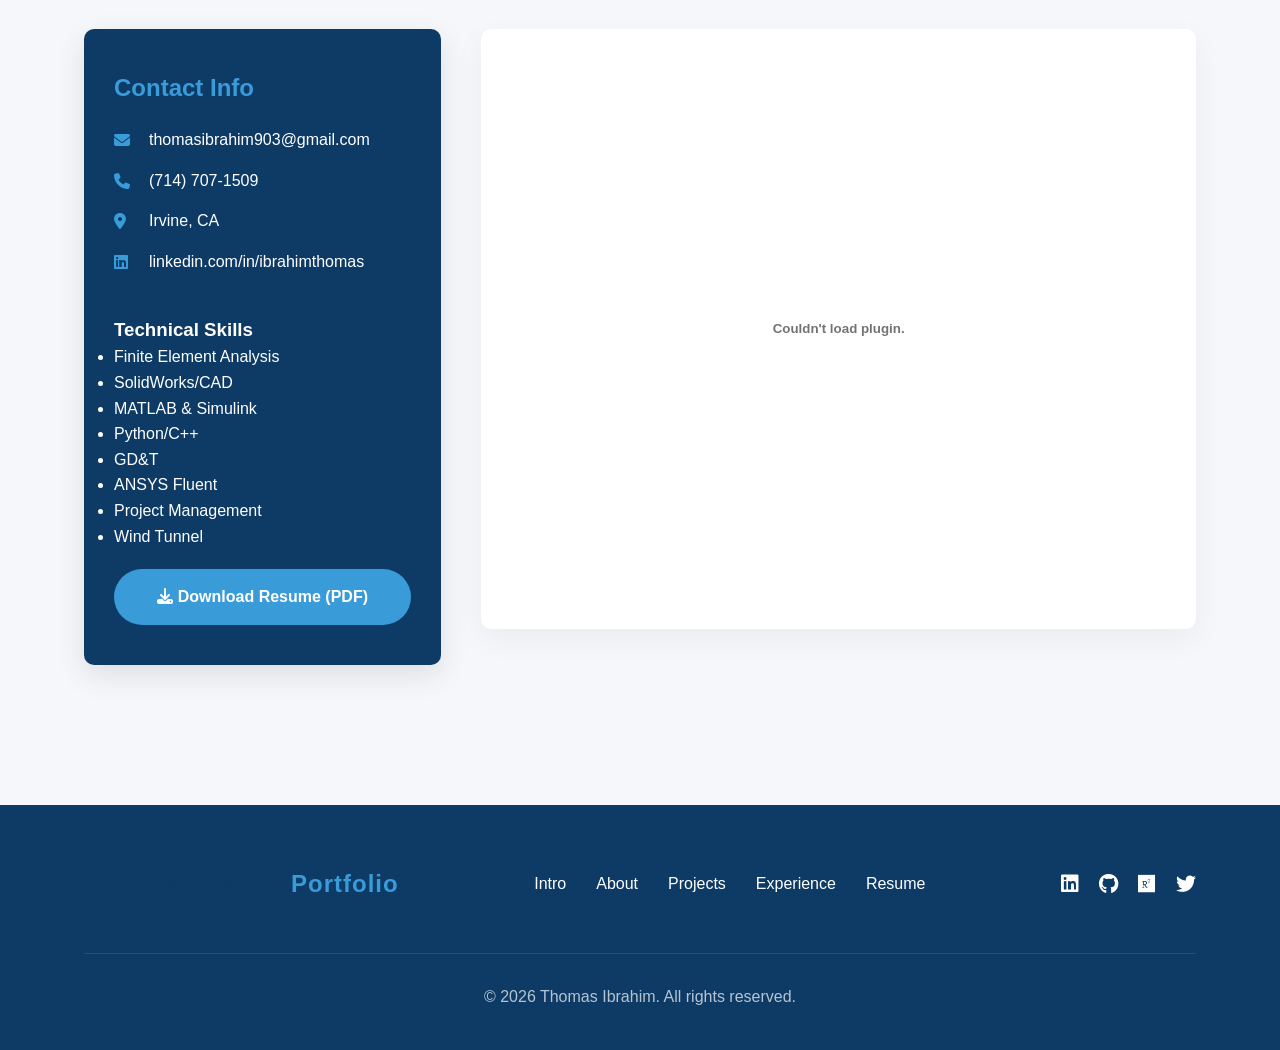
==== commit 95b8e974: "Full Update" ====
--- a/index.html
+++ b/index.html
@@ -417,12 +417,25 @@
         .modal-content {
             background-color: white;
             border-radius: 10px;
-            max-width: 900px;
+            max-width: 1150px;
             width: 100%;
-            max-height: 90vh;
-            overflow-y: auto;
+            height: 90vh;
+            overflow: hidden;
             position: relative;
             animation: modalFadeIn 0.4s ease;
+        }
+
+        .modal-details-layout {
+            display: grid;
+            grid-template-columns: minmax(0, 1.5fr) 360px;
+            height: 100%;
+            min-height: 0;
+        }
+
+        .modal-main-column {
+            min-height: 0;
+            overflow-y: auto;
+            background-color: white;
         }
 
         @keyframes modalFadeIn {
@@ -463,12 +476,14 @@
 
         .modal-img {
             width: 100%;
-            height: 400px;
-            object-fit: contain; /*The big one when u click on it */
+            height: 320px;
+            object-fit: contain; /* Main project thumbnail in the details modal */
+            background-color: var(--light);
+            border-bottom: 1px solid var(--light-gray);
         }
 
         .modal-body {
-            padding: 40px;
+            padding: 35px 40px 40px;
         }
 
         .modal-body h2 {
@@ -482,24 +497,152 @@
             font-size: 1.1rem;
         }
 
+        .modal-gallery-panel {
+            background-color: var(--light);
+            border-left: 1px solid var(--light-gray);
+            padding: 28px 22px 70px;
+            min-height: 0;
+            overflow-y: auto;
+        }
+
+        .modal-gallery-panel h3 {
+            color: var(--primary);
+            margin-bottom: 15px;
+            font-size: 1.35rem;
+        }
+
+        .modal-gallery-hint {
+            color: var(--gray);
+            font-size: 0.92rem;
+            margin-bottom: 18px;
+        }
+
         .modal-gallery {
             display: grid;
-            grid-template-columns: repeat(auto-fill, minmax(200px, 1fr));
+            grid-template-columns: 1fr;
             gap: 15px;
-            margin-top: 30px;
         }
 
         .modal-gallery img {
             width: 100%;
-            height: 150px;
-            object-fit: cover; /*Image in gallery */
-            border-radius: 5px;
+            height: auto;
+            object-fit: contain;
+            background-color: white;
+            border-radius: 8px;
+            cursor: zoom-in;
+            transition: var(--transition);
+            border: 3px solid white;
+            box-shadow: 0 5px 15px rgba(0, 0, 0, 0.08);
+        }
+
+        .modal-gallery img:hover {
+            transform: translateY(-4px) scale(1.02);
+            box-shadow: 0 10px 25px rgba(0, 0, 0, 0.14);
+            border-color: var(--accent);
+        }
+
+        /* Fullscreen Project Image Lightbox */
+        .image-lightbox {
+            display: none;
+            position: fixed;
+            inset: 0;
+            background: rgba(13, 59, 102, 0.96);
+            z-index: 3000;
+            justify-content: center;
+            align-items: center;
+            padding: 70px 90px;
+            opacity: 0;
+            transition: opacity 0.3s ease;
+            backdrop-filter: blur(6px);
+        }
+
+        .image-lightbox.active {
+            display: flex;
+            opacity: 1;
+        }
+
+        .lightbox-img {
+            max-width: 100%;
+            max-height: 85vh;
+            object-fit: contain;
+            border-radius: 10px;
+            border: 6px solid white;
+            background-color: white;
+            box-shadow: 0 20px 60px rgba(0, 0, 0, 0.35);
+            animation: modalFadeIn 0.3s ease;
+        }
+
+        .lightbox-btn {
+            position: absolute;
+            background-color: white;
+            color: var(--primary);
+            border: none;
+            width: 50px;
+            height: 50px;
+            border-radius: 50%;
+            font-size: 22px;
             cursor: pointer;
+            display: flex;
+            justify-content: center;
+            align-items: center;
             transition: var(--transition);
-        }
-
-        .modal-gallery img:hover {
-            transform: scale(1.05);
+            box-shadow: 0 8px 25px rgba(0, 0, 0, 0.25);
+        }
+
+        .lightbox-btn:hover {
+            background-color: var(--accent);
+            color: white;
+            transform: scale(1.08);
+        }
+
+        .lightbox-close {
+            top: 25px;
+            right: 30px;
+        }
+
+        .lightbox-close:hover {
+            transform: rotate(90deg) scale(1.08);
+        }
+
+        .lightbox-prev {
+            left: 30px;
+            top: 50%;
+            transform: translateY(-50%);
+        }
+
+        .lightbox-prev:hover {
+            transform: translateY(-50%) scale(1.08);
+        }
+
+        .lightbox-next {
+            right: 30px;
+            top: 50%;
+            transform: translateY(-50%);
+        }
+
+        .lightbox-next:hover {
+            transform: translateY(-50%) scale(1.08);
+        }
+
+        .lightbox-counter {
+            position: absolute;
+            bottom: 25px;
+            left: 50%;
+            transform: translateX(-50%);
+            background-color: rgba(255, 255, 255, 0.95);
+            color: var(--primary);
+            padding: 8px 18px;
+            border-radius: 50px;
+            font-weight: 700;
+            box-shadow: 0 8px 25px rgba(0, 0, 0, 0.2);
+        }
+
+        .project-img {
+            cursor: pointer;
+        }
+
+        .modal-img {
+            cursor: default;
         }
 
         /* Experience Section */
@@ -906,12 +1049,55 @@
                 font-size: 2.5rem;
             }
 
+            .modal-details-layout {
+                grid-template-columns: 1fr;
+                max-height: 90vh;
+                overflow-y: auto;
+            }
+
+            .modal-main-column,
+            .modal-gallery-panel {
+                overflow: visible;
+            }
+
+            .modal-gallery-panel {
+                border-left: none;
+                border-top: 1px solid var(--light-gray);
+            }
+
+            .modal-gallery {
+                grid-template-columns: repeat(2, 1fr);
+            }
+
             .modal-body {
                 padding: 20px;
             }
 
             .modal-img {
                 height: 250px;
+            }
+
+            .image-lightbox {
+                padding: 70px 20px;
+            }
+
+            .lightbox-img {
+                max-height: 75vh;
+                border-width: 4px;
+            }
+
+            .lightbox-btn {
+                width: 42px;
+                height: 42px;
+                font-size: 18px;
+            }
+
+            .lightbox-prev {
+                left: 12px;
+            }
+
+            .lightbox-next {
+                right: 12px;
             }
 
             .section {
@@ -922,6 +1108,14 @@
         @media (max-width: 576px) {
             .projects-grid {
                 grid-template-columns: 1fr;
+            }
+
+            .modal-gallery {
+                grid-template-columns: 1fr;
+            }
+
+            .modal-gallery img {
+                height: 160px;
             }
 
             .footer-content {
@@ -1205,16 +1399,39 @@
                 <button class="modal-close" id="modalClose">
                     <i class="fas fa-times"></i>
                 </button>
-                <img id="modalMainImg" src="" alt="Project Image" class="modal-img">
-                <div class="modal-body">
-                    <h2 id="modalTitle"></h2>
-                    <p id="modalDescription"></p>
-                    
-                    <div class="modal-gallery" id="modalGallery">
-                        <!-- Additional project images will be added here -->
+                <div class="modal-details-layout">
+                    <div class="modal-main-column">
+                        <img id="modalMainImg" src="" alt="Project Image" class="modal-img">
+                        <div class="modal-body">
+                            <h2 id="modalTitle"></h2>
+                            <p id="modalDescription"></p>
+                        </div>
                     </div>
+
+                    <aside class="modal-gallery-panel">
+                        <h3>Project Gallery</h3>
+                        <p class="modal-gallery-hint">Click any gallery image to view it full screen.</p>
+                        <div class="modal-gallery" id="modalGallery">
+                            <!-- Additional project images will be added here -->
+                        </div>
+                    </aside>
                 </div>
             </div>
+        </div>
+
+        <!-- Fullscreen Project Image Lightbox -->
+        <div class="image-lightbox" id="imageLightbox" aria-hidden="true">
+            <button class="lightbox-btn lightbox-close" id="lightboxClose" aria-label="Close full screen image">
+                <i class="fas fa-times"></i>
+            </button>
+            <button class="lightbox-btn lightbox-prev" id="lightboxPrev" aria-label="Previous image">
+                <i class="fas fa-chevron-left"></i>
+            </button>
+            <img id="lightboxImg" src="" alt="Full screen project image" class="lightbox-img">
+            <button class="lightbox-btn lightbox-next" id="lightboxNext" aria-label="Next image">
+                <i class="fas fa-chevron-right"></i>
+            </button>
+            <div class="lightbox-counter" id="lightboxCounter"></div>
         </div>
     </main>
 
@@ -1260,7 +1477,7 @@
                 id: 1,
                 title: "X-Wing Flapping Variable-Geometry Drone: UCI Research",
                 description: "Team lead on the design of a variable X-frame quadflapper to quantitatively evaluate aerodynamic and maneuverability benefits at optimized arm angles. Won Dean's Choice Award 2025",
-                longDescription: "X-Wing subteam lead at Flapping-Wing Micro Air Vehicles UCI research design project. Designed a variable X-Wing confiugration to take advantage of optimized arm angles at different altitudes during flight. Tested and experimented with clap angles and gear ratios to produce efficient thrust. Directed team members and supervised assembly and testing of flapping sub assembly. Produced ~100 grams of thrust at 1400 POT per flapping assembly.",
+                longDescription: "X-Wing subteam lead at Flapping-Wing Micro Air Vehicles UCI research design project. Designed a variable X-Wing confiugration to take advantage of optimized arm angles at different altitudes during flight. Tested and experimented with clap angles and gear ratios to produce efficient thrust. Directed team members and supervised assembly and testing of flapping sub assembly. Produced ~100 grams of thrust at 1400 POT per flapping assembly. Published in UCI EScholar Library website for winning the UCI Engineering Dean's Choice Award.",
                 image: "Novel1Gamma2.gif",
                 tags: ["Aerodynamics", "CAD", "Flight Controls", "Research"],
 
@@ -1354,6 +1571,15 @@
         const modalDescription = document.getElementById('modalDescription');
         const modalMainImg = document.getElementById('modalMainImg');
         const modalGallery = document.getElementById('modalGallery');
+        const imageLightbox = document.getElementById('imageLightbox');
+        const lightboxImg = document.getElementById('lightboxImg');
+        const lightboxClose = document.getElementById('lightboxClose');
+        const lightboxPrev = document.getElementById('lightboxPrev');
+        const lightboxNext = document.getElementById('lightboxNext');
+        const lightboxCounter = document.getElementById('lightboxCounter');
+        let lightboxImages = [];
+        let lightboxIndex = 0;
+        let savedBodyOverflow = '';
         const contactBtn = document.getElementById('contactBtn');
         const downloadResumeBtn = document.getElementById('downloadResume');
         const backToTop = document.getElementById('backToTop');
@@ -1450,7 +1676,7 @@
                 });
             });
             
-            // Project cards click
+            // Project cards click: always open the project details first.
             document.addEventListener('click', function(e) {
                 const projectCard = e.target.closest('.project-card');
                 if (projectCard) {
@@ -1463,14 +1689,39 @@
             });
             
             // Modal close button
-            modalClose.addEventListener('click', function() {
-                projectModal.classList.remove('active');
-            });
+            modalClose.addEventListener('click', closeProjectModal);
             
             // Close modal when clicking outside
             projectModal.addEventListener('click', function(e) {
                 if (e.target === projectModal) {
-                    projectModal.classList.remove('active');
+                    closeProjectModal();
+                }
+            });
+
+            // Fullscreen image lightbox controls
+            lightboxClose.addEventListener('click', closeImageLightbox);
+            lightboxPrev.addEventListener('click', function(e) {
+                e.stopPropagation();
+                showLightboxImage(lightboxIndex - 1);
+            });
+            lightboxNext.addEventListener('click', function(e) {
+                e.stopPropagation();
+                showLightboxImage(lightboxIndex + 1);
+            });
+            imageLightbox.addEventListener('click', function(e) {
+                if (e.target === imageLightbox) {
+                    closeImageLightbox();
+                }
+            });
+            document.addEventListener('keydown', function(e) {
+                if (!imageLightbox.classList.contains('active')) return;
+
+                if (e.key === 'Escape') {
+                    closeImageLightbox();
+                } else if (e.key === 'ArrowLeft') {
+                    showLightboxImage(lightboxIndex - 1);
+                } else if (e.key === 'ArrowRight') {
+                    showLightboxImage(lightboxIndex + 1);
                 }
             });
             
@@ -1484,9 +1735,11 @@
             });
             
             // Download resume button
-            downloadResumeBtn.addEventListener('click', function() {
-                alert('Resume download would start now. In a real implementation, this would download a PDF file.');
-            });
+            if (downloadResumeBtn) {
+                downloadResumeBtn.addEventListener('click', function() {
+                    alert('Resume download would start now. In a real implementation, this would download a PDF file.');
+                });
+            }
             
             // Back to top button
             window.addEventListener('scroll', function() {
@@ -1551,27 +1804,67 @@
             });
         }
 
+        function getProjectImages(project) {
+            return [...new Set([project.image, ...project.gallery])];
+        }
+
+        function closeProjectModal() {
+            projectModal.classList.remove('active');
+            if (!imageLightbox.classList.contains('active')) {
+                document.body.style.overflow = 'auto';
+            }
+        }
+
         // Function to open project modal
         function openProjectModal(project) {
+            const galleryImages = [...new Set(project.gallery.filter(imgSrc => imgSrc !== project.image))];
+
             modalTitle.textContent = project.title;
             modalDescription.textContent = project.longDescription;
             modalMainImg.src = project.image;
             modalMainImg.alt = project.title;
-            
-            // Load gallery images
+            modalMainImg.onclick = null;
+            
+            // Load gallery images on the right side. These are the only images that open full screen.
             modalGallery.innerHTML = '';
-            project.gallery.forEach(imgSrc => {
+            galleryImages.forEach((imgSrc, index) => {
                 const galleryImg = document.createElement('img');
                 galleryImg.src = imgSrc;
-                galleryImg.alt = `${project.title} gallery image`;
+                galleryImg.alt = `${project.title} gallery image ${index + 1}`;
                 galleryImg.addEventListener('click', function() {
-                    modalMainImg.src = imgSrc;
+                    openImageLightbox(galleryImages, index, project.title);
                 });
                 modalGallery.appendChild(galleryImg);
             });
             
             // Show modal
             projectModal.classList.add('active');
+            document.body.style.overflow = 'hidden';
+        }
+
+        function openImageLightbox(images, startIndex, altText) {
+            lightboxImages = images;
+            savedBodyOverflow = document.body.style.overflow;
+            imageLightbox.setAttribute('aria-hidden', 'false');
+            lightboxImg.alt = altText || 'Full screen project image';
+            imageLightbox.classList.add('active');
+            document.body.style.overflow = 'hidden';
+            showLightboxImage(startIndex);
+        }
+
+        function closeImageLightbox() {
+            imageLightbox.classList.remove('active');
+            imageLightbox.setAttribute('aria-hidden', 'true');
+            lightboxImg.src = '';
+            document.body.style.overflow = projectModal.classList.contains('active') ? 'hidden' : (savedBodyOverflow || 'auto');
+        }
+
+        function showLightboxImage(index) {
+            if (!lightboxImages.length) return;
+
+            lightboxIndex = (index + lightboxImages.length) % lightboxImages.length;
+            lightboxImg.src = lightboxImages[lightboxIndex];
+            lightboxCounter.textContent = `${lightboxIndex + 1} / ${lightboxImages.length}`;
         }
     </script>
 </body>
